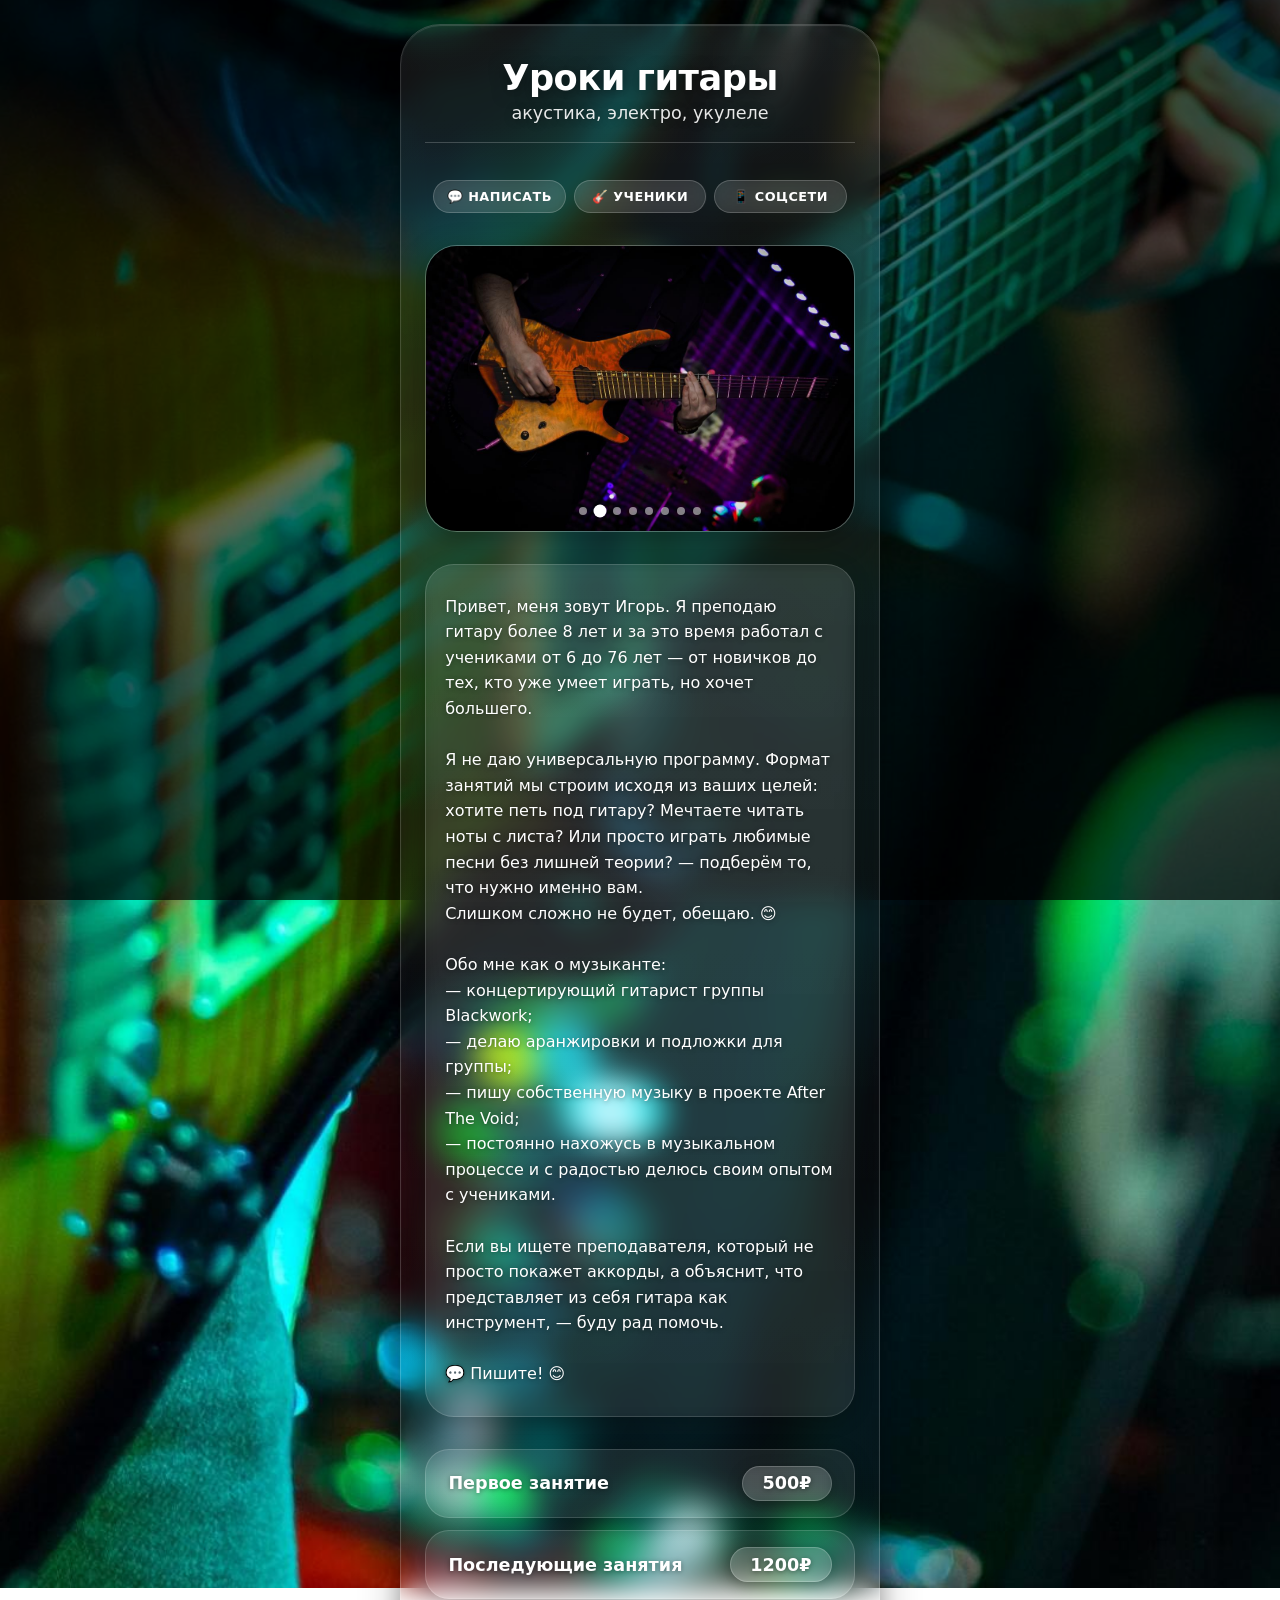
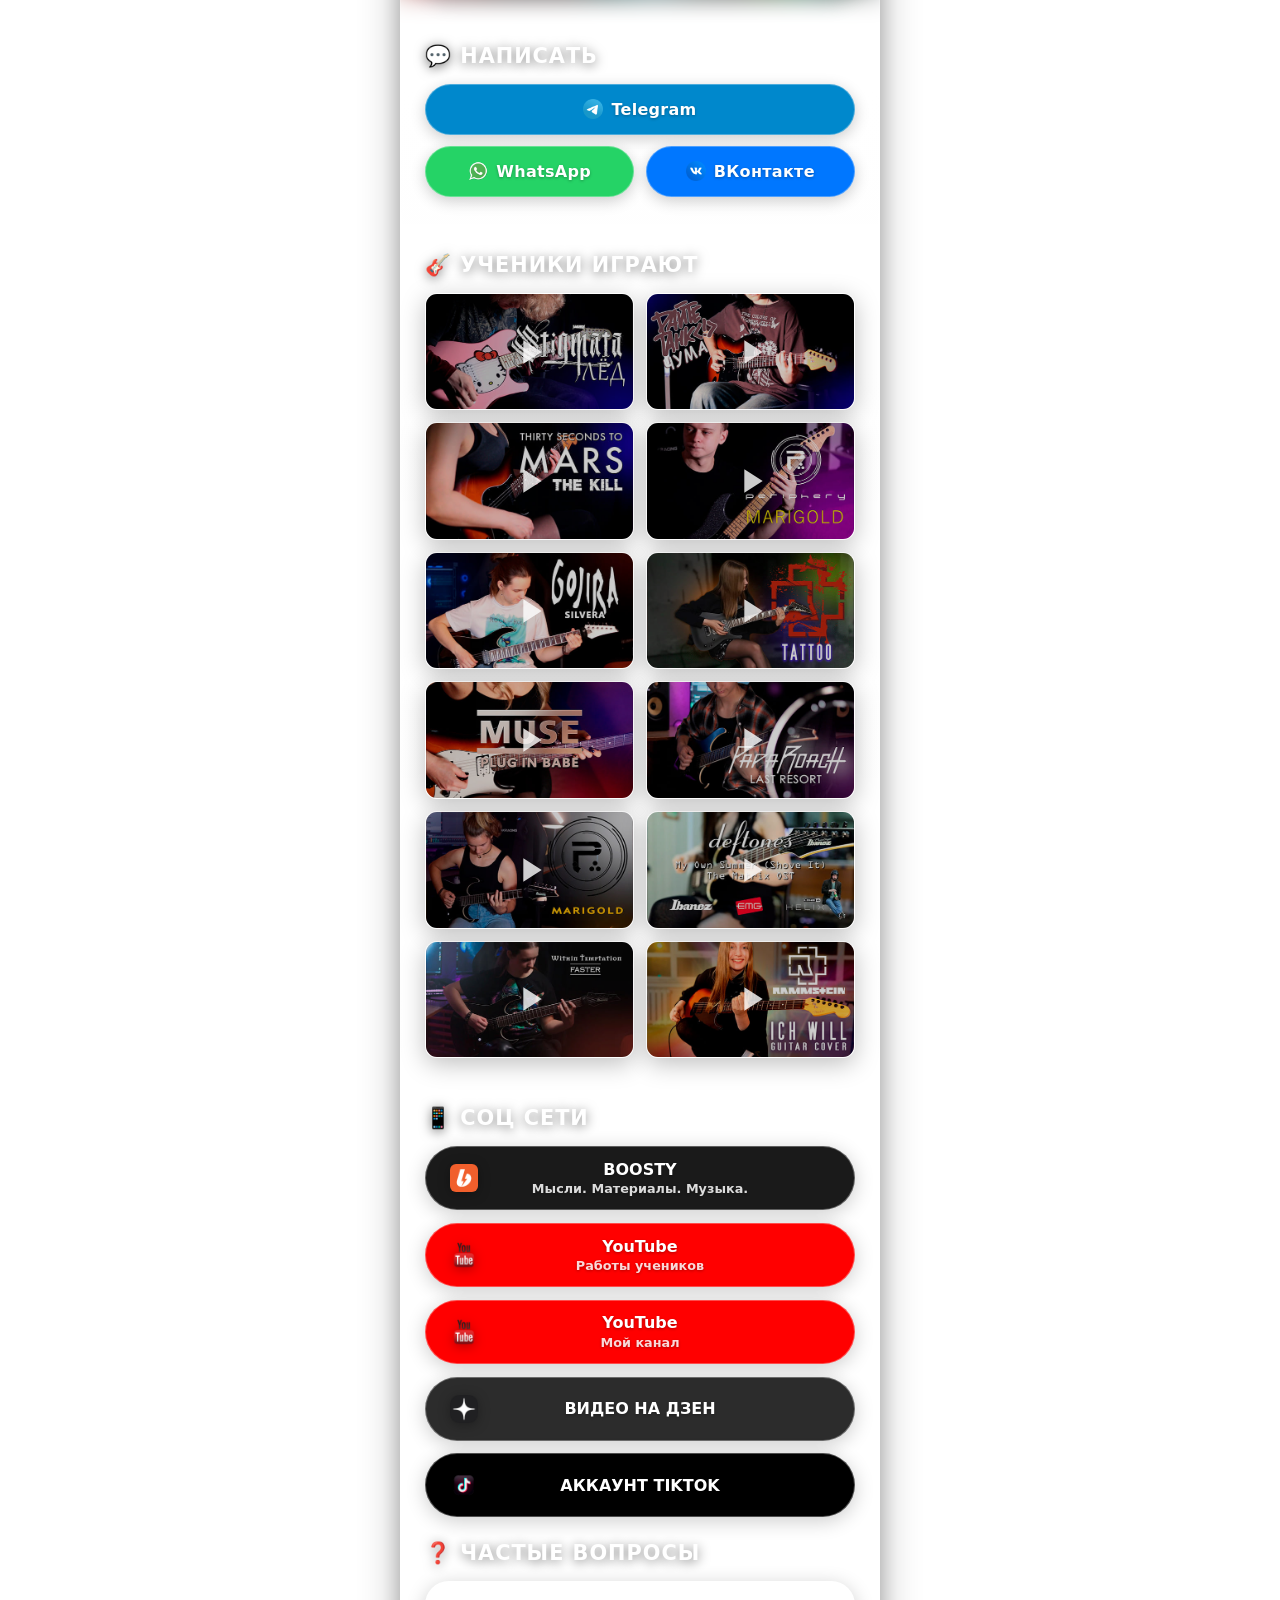
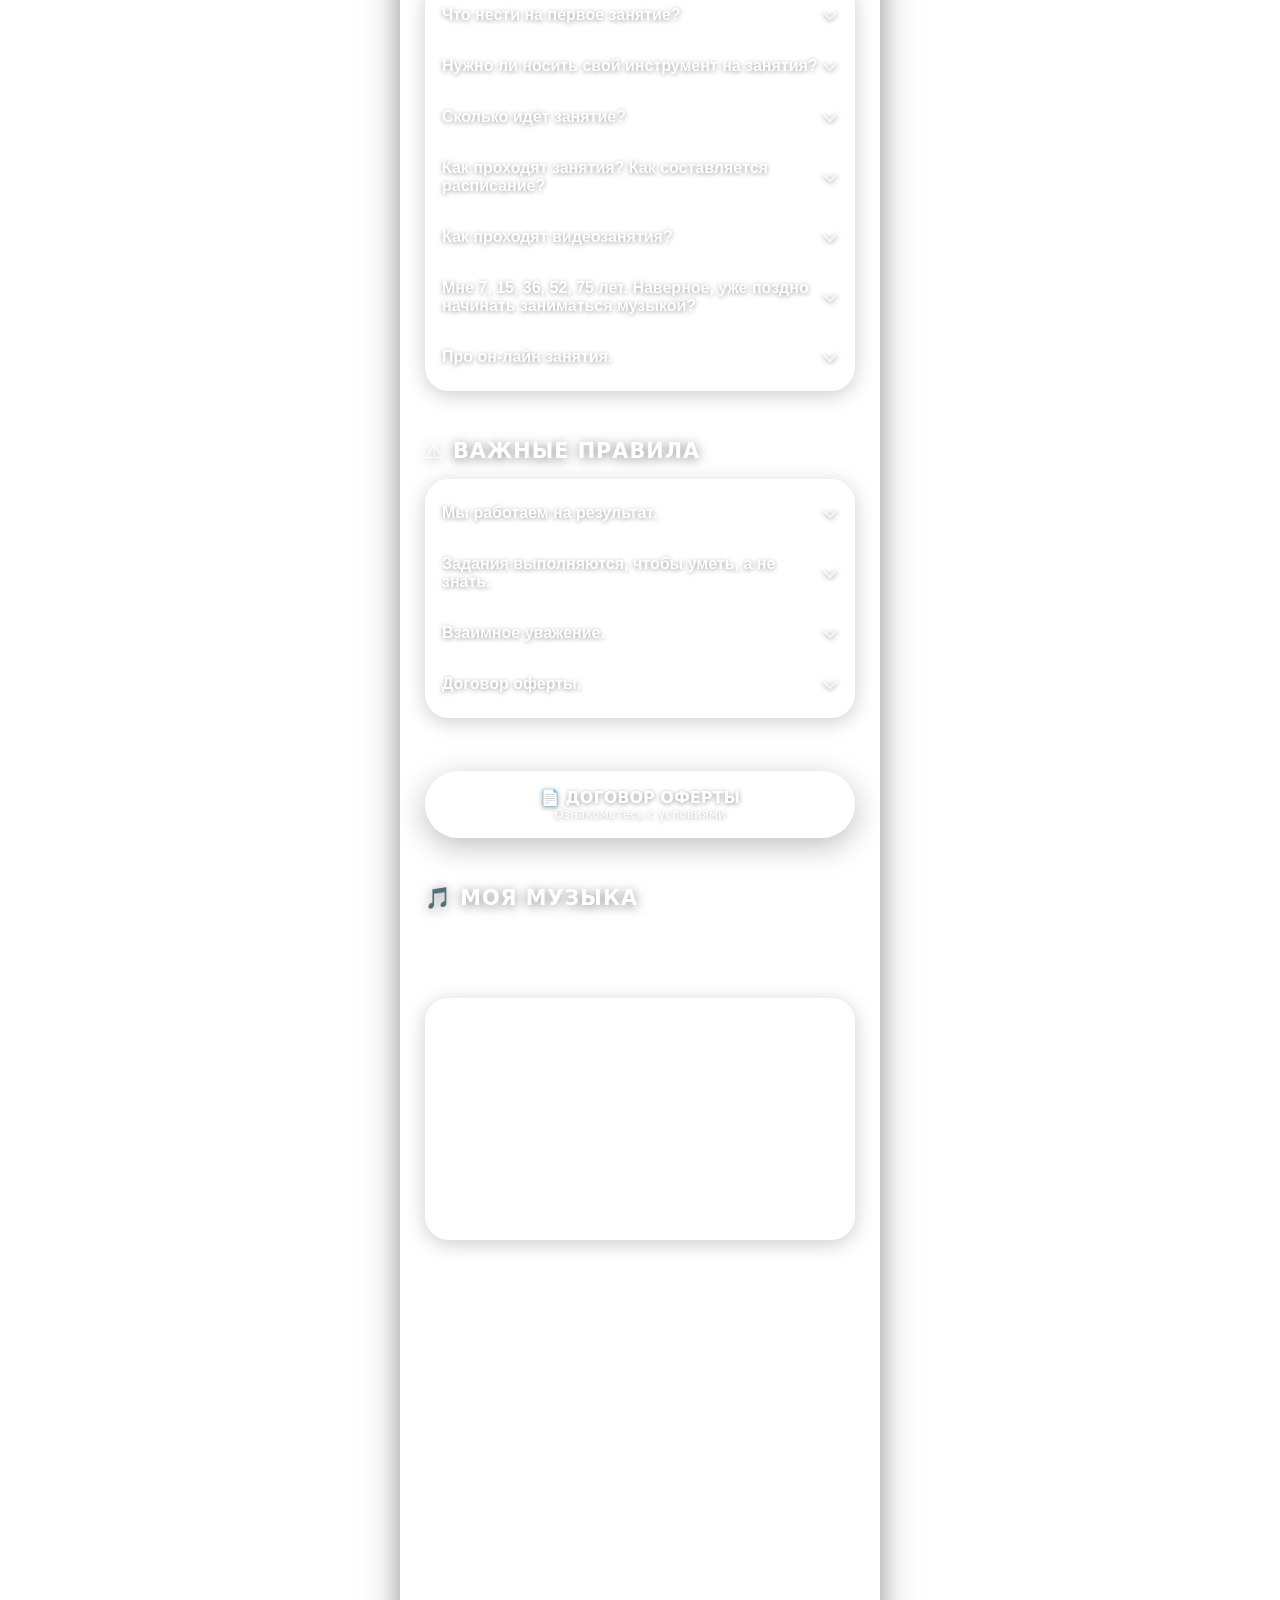
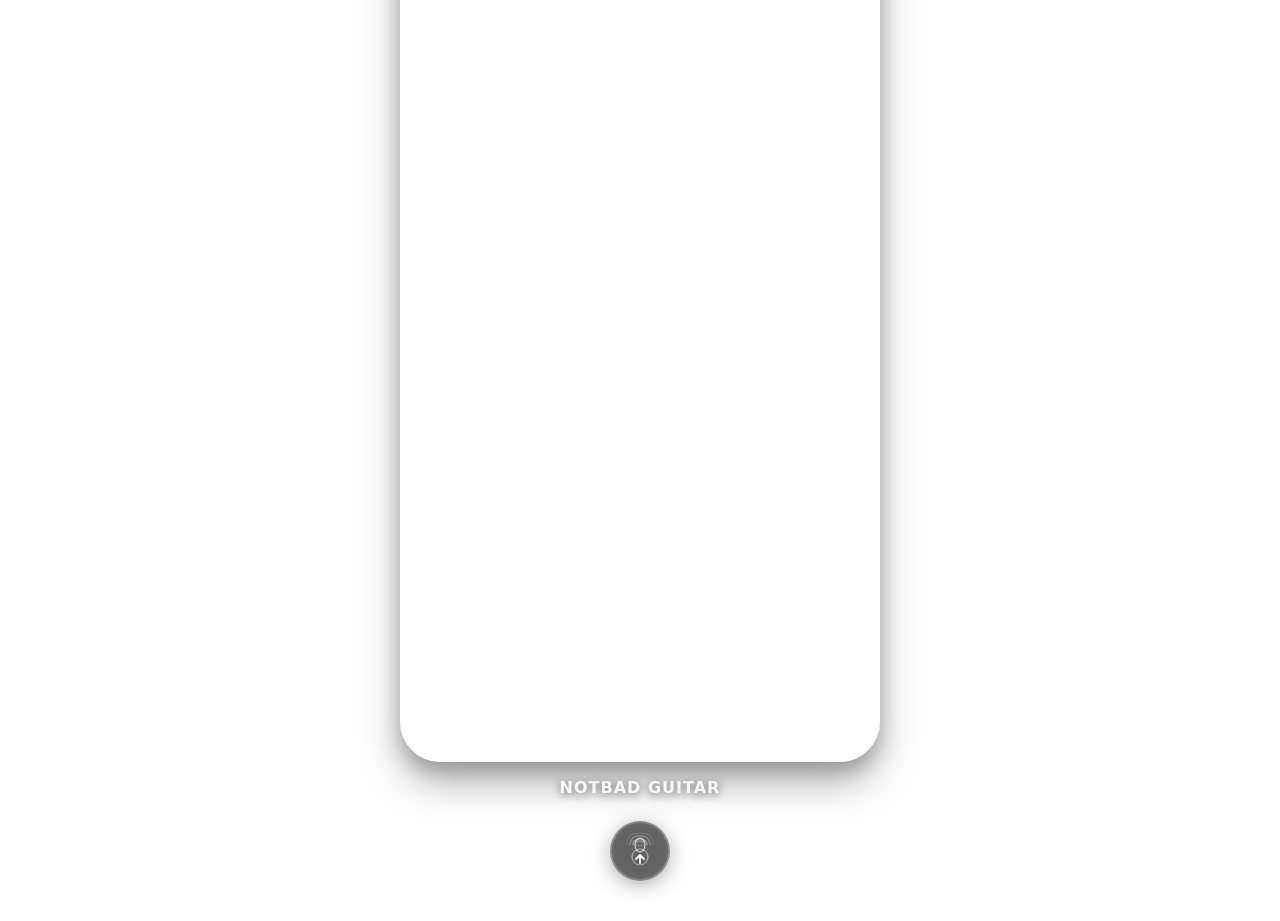
==== index.html @ 366edb6f "Update index.html" ====
<!DOCTYPE html>
<html lang="ru">
<head>
  <meta charset="UTF-8">
  <meta name="viewport" content="width=device-width, initial-scale=1.0, maximum-scale=1.0, user-scalable=yes, shrink-to-fit=no">
  <title>NOTBAD GUITAR · уроки гитары</title>
  <link rel="stylesheet" href="https://cdnjs.cloudflare.com/ajax/libs/font-awesome/6.5.1/css/all.min.css">
  <link rel="stylesheet" href="style.css">

  <!-- Изображение в соцсетях -->
  <meta property="og:image" content="https://music4all.ru/image/preview-social.jpg">
  <meta property="og:image:width" content="1200">
  <meta property="og:image:height" content="630">
  <meta property="og:image:type" content="image/jpeg">
  <meta name="twitter:card" content="summary_large_image">
  
<!-- Защитные мета-теги -->
<meta name="robots" content="noindex, nofollow, noarchive, nosnippet">
<meta name="referrer" content="no-referrer">
<meta http-equiv="X-Frame-Options" content="DENY">
  <!-- Favicon -->
<link rel="icon" type="image/png" href="/favicon-96x96.png" sizes="96x96" />
<link rel="icon" type="image/svg+xml" href="/favicon.svg" />
<link rel="shortcut icon" href="/favicon.ico" />
<link rel="apple-touch-icon" sizes="180x180" href="/apple-touch-icon.png" />
<meta name="apple-mobile-web-app-title" content="Music4all" />
<link rel="manifest" href="/site.webmanifest" />

</head>
<body>

  <!-- Экран загрузки -->
<div class="preloader" id="preloader">
  <div class="preloader-logo">NOTBAD GUITAR</div>
  <div class="preloader-subtitle">уроки гитары</div>
  <div class="preloader-line"></div>
  <div class="preloader-eq">
    <span></span><span></span><span></span><span></span><span></span>
  </div>
</div>
  
  <div class="taplink-card">
    <h1>Уроки гитары</h1>
    <div class="subtitle">акустика, электро, укулеле</div>

    <!-- 🔝 НАВИГАЦИОННЫЕ КНОПКИ-ЯКОРЯ -->
<div class="nav-sticky-wrapper">
  <div class="nav-buttons">
    <a href="#write" class="nav-btn">💬 Написать</a>
    <a href="#students" class="nav-btn">🎸 Ученики</a>
    <a href="#social" class="nav-btn">📱 Соцсети</a>
  </div>
</div>

    <!-- Галерея с точками внутри -->
    <div class="gallery-wrapper">
      <div class="gallery" id="galleryContainer">
        <img id="galleryImage" src="image/gallery/notbadguitar_gallery_1.jpg" alt="гитара фото">
        <div class="gallery-dots" id="galleryDots"></div>
      </div>
    </div>

    <!-- О себе -->
    <div class="about-text" id="aboutText">
Привет, меня зовут Игорь. Я преподаю гитару более 8 лет и за это время работал с учениками от 6 до 76 лет — от новичков до тех, кто уже умеет играть, но хочет большего.

Я не даю универсальную программу. Формат занятий мы строим исходя из ваших целей: хотите петь под гитару? Мечтаете читать ноты с листа? Или просто играть любимые песни без лишней теории? — подберём то, что нужно именно вам.
Слишком сложно не будет, обещаю. 😊

Обо мне как о музыканте:
— концертирующий гитарист группы Blackwork;
— делаю аранжировки и подложки для группы;
— пишу собственную музыку в проекте After The Void;
— постоянно нахожусь в музыкальном процессе и с радостью делюсь своим опытом с учениками.

Если вы ищете преподавателя, который не просто покажет аккорды, а объяснит, что представляет из себя гитара как инструмент, — буду рад помочь.

💬 Пишите! 😊
    </div>

    <!-- Стоимость -->
    <div class="prices-block">
      <div class="price-row">
        <span class="price-label">Первое занятие</span>
        <span class="price-value">500₽</span>
      </div>
      <div class="price-row">
        <span class="price-label">Последующие занятия</span>
        <span class="price-value">1200₽</span>
      </div>
    </div>

    <!-- НАПИСАТЬ -->
    <div class="section-title uppercase" id="write" style="margin-top:0;">💬 НАПИСАТЬ</div>
    <div class="messenger-grid" id="messengerGrid"></div>

    <!-- УЧЕНИКИ ИГРАЮТ -->
    <div class="section-title uppercase" id="students">🎸 УЧЕНИКИ ИГРАЮТ</div>
    
    <div class="video-grid">

        <!-- stigma zero -->
        <div class="video-item" data-video="https://dzen.ru/embed/oEEbHUaoOAAA?from_block=partner&from=zen&mute=0&autoplay=0&tv=0">
            <img src="image/previews/stigzero.jpg" alt="daitetank" class="video-preview">
                <div class="play-overlay">
                  <svg width="40" height="40" viewBox="0 0 24 24" fill="white" opacity="0.8">
                        <path d="M8 5v14l11-7z"/>
                  </svg>
                </div>
        </div>
      
        <!-- give me the tank -->
        <div class="video-item" data-video="https://dzen.ru/embed/oEEZdX3YOAAA?from_block=partner&from=zen&mute=0&autoplay=0&tv=0">
            <img src="image/previews/daitetank.jpg" alt="daitetank" class="video-preview">
                <div class="play-overlay">
                  <svg width="40" height="40" viewBox="0 0 24 24" fill="white" opacity="0.8">
                        <path d="M8 5v14l11-7z"/>
                  </svg>
                </div>
        </div>

        <!-- 30 sec to mars -->    
        <div class="video-item" data-video="https://dzen.ru/embed/oEEakjBgOAAA?from_block=partner&from=zen&mute=0&autoplay=0&tv=0">
            <img src="image/previews/30sec2marsTheKillpic.jpg" alt="30sec2marsTheKill" class="video-preview">
                <div class="play-overlay">
                  <svg width="40" height="40" viewBox="0 0 24 24" fill="white" opacity="0.8">
                        <path d="M8 5v14l11-7z"/>
                  </svg>
                </div>
        </div>
      
       <!-- Marigold Tab -->  
         <div class="video-item" data-video="https://dzen.ru/embed/oEEYRXo8MAAA?from_block=partner&from=zen&mute=0&autoplay=0&tv=0">
            <img src="image/previews/Marigold_you.jpg" alt="marigold" class="video-preview">
                <div class="play-overlay">
                  <svg width="40" height="40" viewBox="0 0 24 24" fill="white" opacity="0.8">
                        <path d="M8 5v14l11-7z"/>
                  </svg>
                </div>
        </div>

             <!-- Gojira Silv-->  
         <div class="video-item" data-video="https://dzen.ru/embed/v_ep-2ZGuZUM?from_block=partner&from=zen&mute=0&autoplay=0&tv=0">
            <img src="image/previews/gojisilvera.jpg" alt="gojisilvera" class="video-preview">
                <div class="play-overlay">
                  <svg width="40" height="40" viewBox="0 0 24 24" fill="white" opacity="0.8">
                        <path d="M8 5v14l11-7z"/>
                  </svg>
                </div>
        </div>

  
      <!-- Ram Tattoo-->  
      <div class="video-item" data-video="https://dzen.ru/embed/vDBC9aBiJkgM?from_block=partner&from=zen&mute=0&autoplay=0&tv=0">
            <img src="image/previews/ramtattoo.jpg" alt="ramtattoo" class="video-preview">
                <div class="play-overlay">
                  <svg width="40" height="40" viewBox="0 0 24 24" fill="white" opacity="0.8">
                        <path d="M8 5v14l11-7z"/>
                  </svg>
                </div>
        </div>


 
       <!-- Plug in Baby--> 
       <div class="video-item" data-video="https://dzen.ru/embed/vfvfKFtRMEBQ?from_block=partner&from=zen&mute=0&autoplay=0&tv=0">
            <img src="image/previews/muplugin.jpg" alt="pluginbaby" class="video-preview">
                <div class="play-overlay">
                  <svg width="40" height="40" viewBox="0 0 24 24" fill="white" opacity="0.8">
                        <path d="M8 5v14l11-7z"/>
                  </svg>
                </div>
        </div>

       <!-- Papa Last--> 
       <div class="video-item" data-video="https://dzen.ru/embed/v2VCfwzCd8A8?from_block=partner&from=zen&mute=0&autoplay=0&tv=0">
            <img src="image/previews/papalsat.jpg" alt="paparoach" class="video-preview">
                <div class="play-overlay">
                  <svg width="40" height="40" viewBox="0 0 24 24" fill="white" opacity="0.8">
                        <path d="M8 5v14l11-7z"/>
                  </svg>
                </div>
        </div>
      
     <!-- Marigold A -->       
      <div class="video-item" data-video="https://dzen.ru/embed/vQYg0ZnlLp2M?from_block=partner&from=zen&mute=0&autoplay=0&tv=0">
            <img src="image/previews/alinamari.jpg" alt="marigold" class="video-preview">
                <div class="play-overlay">
                  <svg width="40" height="40" viewBox="0 0 24 24" fill="white" opacity="0.8">
                        <path d="M8 5v14l11-7z"/>
                  </svg>
                </div>
        </div>
      


     <!-- Deftones --> 
      <div class="video-item" data-video="https://dzen.ru/embed/vTJekMYFp9mM?from_block=partner&from=zen&mute=0&autoplay=0&tv=0">
            <img src="image/previews/deft.jpg" alt="destones" class="video-preview">
                <div class="play-overlay">
                  <svg width="40" height="40" viewBox="0 0 24 24" fill="white" opacity="0.8">
                        <path d="M8 5v14l11-7z"/>
                  </svg>
                </div>
        </div>

      <!-- Faster--> 
      <div class="video-item" data-video="https://dzen.ru/embed/vKOu58lm-WVY?from_block=partner&from=zen&mute=0&autoplay=0&tv=0">
            <img src="image/previews/faster.jpg" alt="faster" class="video-preview">
                <div class="play-overlay">
                  <svg width="40" height="40" viewBox="0 0 24 24" fill="white" opacity="0.8">
                        <path d="M8 5v14l11-7z"/>
                  </svg>
                </div>
        </div>
      


      
        <!-- Ramm Ich -->    
      <div class="video-item" data-video="https://dzen.ru/embed/vGy5S3t11dGM?from_block=partner&from=zen&mute=0&autoplay=0&tv=0">
            <img src="image/previews/ramichw.jpg" alt="ichwill" class="video-preview">
                <div class="play-overlay">
                  <svg width="40" height="40" viewBox="0 0 24 24" fill="white" opacity="0.8">
                        <path d="M8 5v14l11-7z"/>
                  </svg>
                </div>
        </div>

      
      
    </div>

    <!-- СОЦ СЕТИ -->
    <div class="section-title uppercase" id="social">📱 СОЦ СЕТИ</div>
    <div id="socialLinks"></div>

    <!-- Частые вопросы -->
    <div class="section-title uppercase">❓ Частые вопросы</div>
    <div class="accordion" id="faqAccordion"></div>

    <!-- Важные правила -->
    <div class="section-title uppercase">⚠️ Важные правила</div>
    <div class="accordion" id="rulesAccordion"></div>

    <!-- Договор оферты -->
    <a class="offer-btn" id="offerButton" href="#" target="_blank">
      📄 ДОГОВОР ОФЕРТЫ
      <span class="offer-sub" id="offerSubtitle"></span>
    </a>

    <!-- МОЯ МУЗЫКА -->
    <div class="section-title uppercase">🎵 МОЯ МУЗЫКА</div>
    <div id="myMusicContainer"></div>
  </div>

<div class="footer-text">NOTBAD GUITAR</div>

<!-- Кнопка "Наверх" -->
<button class="scroll-to-top" id="scrollToTop" title="Наверх">
  <svg width="44" height="44" viewBox="0 0 44 44" fill="none" xmlns="http://www.w3.org/2000/svg">
    <!-- Отпечаток пальца -->
    <ellipse cx="22" cy="16" rx="5" ry="7" stroke="white" stroke-width="1.2" fill="none" opacity="0.7"/>
    <path d="M15 16C15 12 18 10 22 10C26 10 29 12 29 16" stroke="white" stroke-width="1.2" fill="none" opacity="0.5"/>
    <path d="M12 16C12 9 16.5 7 22 7C27.5 7 32 9 32 16" stroke="white" stroke-width="1.2" fill="none" opacity="0.3"/>
    <path d="M9 16C9 6 14.5 4 22 4C29.5 4 35 6 35 16" stroke="white" stroke-width="1" fill="none" opacity="0.15"/>
    <!-- Линии внутри отпечатка -->
    <path d="M19 13C19 12 20 11 22 11C24 11 25 12 25 13" stroke="white" stroke-width="0.8" fill="none" opacity="0.4"/>
    <path d="M18 15.5C18 13.5 20 12.5 22 12.5C24 12.5 26 13.5 26 15.5" stroke="white" stroke-width="0.8" fill="none" opacity="0.4"/>
    <path d="M19 18C19 17 20 16 22 16C24 16 25 17 25 18" stroke="white" stroke-width="0.8" fill="none" opacity="0.4"/>
    <!-- Стрелка вверх -->
    <circle cx="22" cy="28" r="8" stroke="white" stroke-width="1.2" fill="none" opacity="0.5"/>
    <path d="M22 34L22 26M22 26L18 30M22 26L26 30" stroke="white" stroke-width="1.8" stroke-linecap="round" stroke-linejoin="round"/>
  </svg>
</button>

  <script src="script.js"></script>
</body>
</html>
---- style.css ----
* {
  margin: 0;
  padding: 0;
  box-sizing: border-box;
}

body {
  font-family: 'Segoe UI', Roboto, 'Helvetica Neue', system-ui, sans-serif;
  display: flex;
  flex-direction: column;
  align-items: center;
  justify-content: flex-start;
  min-height: 100vh;
  padding: 1.5rem 1rem;
  margin: 0;
  background-image: url('image/background.jpg');
  background-size: cover;
  background-position: center;
  background-repeat: no-repeat;
  background-attachment: fixed;
  position: relative;
}

body::before {
  content: '';
  position: fixed;
  top: 0;
  left: 0;
  right: 0;
  bottom: 0;
  background: rgba(0, 0, 0, 0.55);
  z-index: 0;
  pointer-events: none;
}


/* ================================================ */
/* 🔥 ЭКРАН ЗАГРУЗКИ */
/* ================================================ */
.preloader {
  position: fixed;
  top: 0;
  left: 0;
  width: 100%;
  height: 100%;
  background: rgba(10, 10, 10, 0.95);
  backdrop-filter: blur(20px);
  -webkit-backdrop-filter: blur(20px);
  z-index: 9999;
  display: flex;
  flex-direction: column;
  align-items: center;
  justify-content: center;
  transition: opacity 0.6s ease, visibility 0.6s ease;
}

.preloader.hidden {
  opacity: 0;
  visibility: hidden;
  pointer-events: none;
}

.preloader-logo {
  color: white;
  font-size: 1.8rem;
  font-weight: 700;
  letter-spacing: 2px;
  margin-bottom: 2rem;
  animation: pulse 1.5s ease-in-out infinite;
}

.preloader-subtitle {
  color: rgba(255, 255, 255, 0.7);
  font-size: 1rem;
  letter-spacing: 1px;
  text-transform: uppercase;
  margin-top: -1.5rem;
  margin-bottom: 2rem;
  animation: pulse 1.5s ease-in-out infinite;
}

@keyframes pulse {
  0%, 100% { opacity: 0.4; }
  50% { opacity: 1; }
}

/* Светящаяся линия-струна */
.preloader-line {
  width: 200px;
  height: 2px;
  background: linear-gradient(90deg, transparent, white, transparent);
  margin-bottom: 1.5rem;
  animation: stringShine 1.2s ease-in-out infinite;
  box-shadow: 0 0 15px rgba(255, 255, 255, 0.6);
}

@keyframes stringShine {
  0% { transform: scaleX(0.3); opacity: 0.2; }
  50% { transform: scaleX(1); opacity: 1; }
  100% { transform: scaleX(0.3); opacity: 0.2; }
}

/* Мини-эквалайзер */
.preloader-eq {
  display: flex;
  gap: 5px;
  height: 30px;
  align-items: flex-end;
}

.preloader-eq span {
  width: 5px;
  background: white;
  border-radius: 3px;
  animation: eqBounce 0.8s infinite ease-in-out;
}

.preloader-eq span:nth-child(1) { height: 15px; animation-delay: 0s; }
.preloader-eq span:nth-child(2) { height: 25px; animation-delay: 0.1s; }
.preloader-eq span:nth-child(3) { height: 18px; animation-delay: 0.2s; }
.preloader-eq span:nth-child(4) { height: 28px; animation-delay: 0.3s; }
.preloader-eq span:nth-child(5) { height: 20px; animation-delay: 0.4s; }

/*Конец CSS жкрана загрузки*/

@keyframes eqBounce {
  0%, 100% { transform: scaleY(0.5); }
  50% { transform: scaleY(1); }
}

.taplink-card {
  max-width: 480px;
  width: 100%;
  background: transparent;
  backdrop-filter: blur(15px);
  -webkit-backdrop-filter: blur(15px);
  border-radius: 2.5rem;
  box-shadow: 0 20px 40px rgba(0, 0, 0, 0.3), 0 10px 20px rgba(0, 0, 0, 0.2), inset 0 1px 1px rgba(255, 255, 255, 0.15);
  padding: 2rem 1.5rem 2.5rem;
  display: flex;
  flex-direction: column;
  align-items: center;
  text-align: center;
  transition: all 0.2s ease;
  position: relative;
  z-index: 1;
  border: 1px solid rgba(255, 255, 255, 0.2);
}

.taplink-card::before {
  content: '';
  position: absolute;
  top: 0;
  left: 0;
  right: 0;
  height: 50%;
  background: linear-gradient(to bottom, rgba(255, 255, 255, 0.08) 0%, rgba(255, 255, 255, 0.02) 50%, rgba(255, 255, 255, 0) 100%);
  border-radius: 2.5rem 2.5rem 0 0;
  pointer-events: none;
  z-index: -1;
}

h1 {
  font-size: 2.2rem;
  font-weight: 700;
  letter-spacing: -0.5px;
  color: #ffffff;
  margin-bottom: 0.25rem;
  line-height: 1.2;
  text-shadow: 0 2px 15px rgba(0, 0, 0, 0.5);
}

.subtitle {
  font-size: 1.1rem;
  font-weight: 500;
  color: rgba(255, 255, 255, 0.9);
  margin-bottom: 1.8rem;
  border-bottom: 1px solid rgba(255, 255, 255, 0.2);
  padding-bottom: 1.2rem;
  width: 100%;
  text-shadow: 0 1px 8px rgba(0, 0, 0, 0.4);
}

/* ================================================ */
/* 🔝 НАВИГАЦИОННЫЕ КНОПКИ-ЯКОРЯ */
/* ================================================ */
.nav-sticky-wrapper {
  position: sticky;
  top: 10px;
  z-index: 100;
  width: 100%;
  max-width: 480px;
  margin-bottom: 1.5rem;
}

.nav-buttons {
  display: flex;
  gap: 0.5rem;
  width: 100%;
  background: transparent;
  padding: 0.5rem;
  border-radius: 2rem;
  transition: background 0.3s ease, backdrop-filter 0.3s ease;
}

.nav-buttons.scrolled {
  background: rgba(0, 0, 0, 0.5);
  backdrop-filter: blur(10px);
  -webkit-backdrop-filter: blur(10px);
  border: 1px solid rgba(255, 255, 255, 0.15);
  box-shadow: 0 4px 20px rgba(0, 0, 0, 0.3);
}

.nav-btn {
  flex: 1;
  padding: 0.5rem 0.3rem;
  border-radius: 2rem;
  background: rgba(255, 255, 255, 0.1);
  backdrop-filter: blur(10px);
  -webkit-backdrop-filter: blur(10px);
  color: white;
  text-decoration: none;
  font-weight: 600;
  font-size: 0.8rem;
  text-align: center;
  transition: 0.2s;
  border: 1px solid rgba(255, 255, 255, 0.2);
  text-transform: uppercase;
  letter-spacing: 0.5px;
  cursor: pointer;
}

.nav-btn:hover {
  background: rgba(255, 255, 255, 0.2);
  transform: translateY(-1px);
}



/* Галерея с точками внутри */
.gallery-wrapper {
  width: 100%;
  margin-bottom: 2rem;
  position: relative;
}

.gallery {
  width: 100%;
  border-radius: 2rem;
  overflow: hidden;
  background: rgba(255, 255, 255, 0.1);
  backdrop-filter: blur(5px);
  -webkit-backdrop-filter: blur(5px);
  aspect-ratio: 3 / 2;
  position: relative;
  box-shadow: 0 8px 30px rgba(0, 0, 0, 0.3);
  border: 1px solid rgba(255, 255, 255, 0.15);
}

.gallery img {
  width: 100%;
  height: 100%;
  object-fit: cover;
  display: block;
  transition: opacity 0.4s ease;
}

/* Точки навигации - просто точки без фона */
.gallery-dots {
  position: absolute;
  bottom: 15px;
  left: 50%;
  transform: translateX(-50%);
  display: flex;
  justify-content: center;
  align-items: center;
  gap: 0.5rem;
  z-index: 5;
}

.gallery-dot {
  width: 8px;
  height: 8px;
  border-radius: 50%;
  background-color: rgba(255, 255, 255, 0.5);
  transition: background-color 0.3s ease, transform 0.2s ease;
  cursor: pointer;
  border: none;
  padding: 0;
}

.gallery-dot.active {
  background-color: #ffffff;
  transform: scale(1.3);
  width: 10px;
  height: 10px;
}

.about-text {
  width: 100%;
  background: rgba(255, 255, 255, 0.08);
  backdrop-filter: blur(8px);
  -webkit-backdrop-filter: blur(8px);
  border-radius: 1.8rem;
  padding: 0.2rem 1.2rem;
  margin-bottom: 2rem;
  font-size: 1rem;
  line-height: 1.6;
  color: #ffffff;
  white-space: pre-wrap;
  word-break: break-word;
  text-align: left;
  border: 1px solid rgba(255, 255, 255, 0.15);
  text-shadow: 0 1px 5px rgba(0, 0, 0, 0.4);
  box-shadow: 0 4px 20px rgba(0, 0, 0, 0.2);
}

.price-row {
  display: flex;
  justify-content: space-between;
  align-items: center;
  width: 100%;
  background: rgba(255, 255, 255, 0.08);
  backdrop-filter: blur(8px);
  -webkit-backdrop-filter: blur(8px);
  border-radius: 1.5rem;
  padding: 1rem 1.4rem;
  margin-bottom: 0.8rem;
  font-weight: 600;
  font-size: 1.1rem;
  box-shadow: 0 4px 20px rgba(0, 0, 0, 0.2);
  border: 1px solid rgba(255, 255, 255, 0.15);
}

.price-label {
  color: #ffffff;
  text-align: left;
  text-shadow: 0 1px 5px rgba(0, 0, 0, 0.4);
}

.price-value {
  background: rgba(255, 255, 255, 0.15);
  backdrop-filter: blur(5px);
  -webkit-backdrop-filter: blur(5px);
  color: white;
  padding: 0.4rem 1.2rem;
  border-radius: 2rem;
  font-weight: 600;
  font-size: 1.1rem;
  box-shadow: 0 4px 15px rgba(0, 0, 0, 0.3);
  border: 1px solid rgba(255, 255, 255, 0.2);
  text-shadow: 0 1px 5px rgba(0, 0, 0, 0.4);
}

.prices-block {
  width: 100%;
  margin-bottom: 2rem;
}

.messenger-grid {
  width: 100%;
  display: flex;
  flex-direction: column;
  gap: 0.7rem;
  margin-bottom: 2rem;
}

.messenger-row {
  display: flex;
  gap: 0.7rem;
  width: 100%;
}

.btn {
  display: flex;
  align-items: center;
  justify-content: center;
  gap: 0.5rem;
  padding: 0.9rem 0.5rem;
  border-radius: 2.5rem;
  font-weight: 600;
  font-size: 1rem;
  text-decoration: none;
  transition: 0.3s;
  flex: 1;
  cursor: pointer;
  letter-spacing: 0.3px;
  text-shadow: 0 1px 3px rgba(0, 0, 0, 0.3);
  border: 1px solid rgba(255, 255, 255, 0.3);
  box-shadow: 0 4px 15px rgba(0, 0, 0, 0.2);
  color: white;
}

/* Стиль для PNG иконок в кнопках мессенджеров - оригинальные цвета */
.btn .btn-icon {
  width: 20px;
  height: 20px;
  object-fit: contain;
  flex-shrink: 0;
}

.btn:hover {
  transform: translateY(-2px);
  box-shadow: 0 8px 25px rgba(0, 0, 0, 0.3);
  filter: brightness(1.1);
}

/* Цвета мессенджеров */
.btn-telegram { background: #0088cc; }
.btn-whatsapp { background: #25D366; }
.btn-signal { background: #3A76F0; }
.btn-discord { background: #5865F2; }
.btn-viber { background: #7360F2; }
.btn-vk { background: #0077FF; }

/* Сетка для видео учеников */
.video-grid {
  display: grid;
  grid-template-columns: repeat(2, 1fr);
  gap: 12px;
  width: 100%;
  margin-bottom: 1.5rem;
}

.video-item {
  aspect-ratio: 16 / 9;
  border-radius: 12px;
  overflow: hidden;
  background: rgba(255, 255, 255, 0.08);
  backdrop-filter: blur(8px);
  -webkit-backdrop-filter: blur(8px);
  box-shadow: 0 6px 25px rgba(0, 0, 0, 0.25);
  border: 1px solid rgba(255, 255, 255, 0.15);
  position: relative;
  cursor: pointer;
  transition: transform 0.2s ease;
}

.video-item:hover {
  transform: scale(1.02);
}

.video-preview {
  width: 100%;
  height: 100%;
  object-fit: cover;
  display: block;
}

.play-overlay {
  position: absolute;
  top: 0;
  left: 0;
  right: 0;
  bottom: 0;
  display: flex;
  align-items: center;
  justify-content: center;
  background: rgba(0, 0, 0, 0.2);
  transition: background 0.2s ease;
}

.video-item:hover .play-overlay {
  background: rgba(0, 0, 0, 0.4);
}

.video-item iframe {
  width: 100%;
  height: 100%;
  border: 0;
  position: absolute;
  top: 0;
  left: 0;
}

.section-title {
  font-weight: 700;
  font-size: 1.3rem;
  margin: 1.5rem 0 1rem;
  color: #ffffff;
  width: 100%;
  text-align: left;
  letter-spacing: -0.2px;
  text-shadow: 0 2px 12px rgba(0, 0, 0, 0.5);
}

.uppercase {
  text-transform: uppercase;
  letter-spacing: 1px;
}

/* Контейнер для соцсетей */
#socialLinks {
  width: 100%;
  display: flex;
  flex-direction: column;
  align-items: stretch;
  gap: 0.8rem;
}

/* Соцсети - все кнопки одинаковой высоты */
.social-full-btn {
  display: flex;
  align-items: center;
  justify-content: center;
  gap: 0.8rem;
  border-radius: 3rem;
  padding: 0.9rem 1.5rem;
  width: 100%;
  min-height: 64px;
  height: 64px;
  text-decoration: none;
  color: #ffffff;
  font-weight: 600;
  transition: 0.3s;
  border: 1px solid rgba(255, 255, 255, 0.3);
  box-shadow: 0 4px 20px rgba(0, 0, 0, 0.2);
  text-shadow: 0 1px 3px rgba(0, 0, 0, 0.3);
  position: relative;
  margin-bottom: 0;
  overflow: hidden;
}



/* ✨ Анимированный блик для кнопки BOOSTY */
.social-boost::after {
  content: '';
  position: absolute;
  top: -50%;
  left: -50%;
  width: 200%;
  height: 200%;
  background: linear-gradient(
    45deg,
    transparent 30%,
    rgba(255, 255, 255, 0.1) 40%,
    rgba(255, 255, 255, 0.3) 50%,
    rgba(255, 255, 255, 0.1) 60%,
    transparent 70%
  );
  animation: shine 3s infinite;
  pointer-events: none;
}

@keyframes shine {
  0% {
    transform: translateX(-100%) rotate(45deg);
  }
  100% {
    transform: translateX(100%) rotate(45deg);
  }
}

/* Стиль для PNG иконок в кнопках соцсетей - оригинальные цвета */
.social-full-btn .btn-icon {
  width: 28px;
  height: 28px;
  object-fit: contain;
  border-radius: 6px;
  filter: drop-shadow(0 2px 6px rgba(0,0,0,0.3));
  position: absolute;
  left: 1.5rem;
  flex-shrink: 0;
  z-index: 2;
}

.social-full-btn .social-text {
  position: relative;
  z-index: 2;
}

.social-full-btn:hover {
  transform: translateY(-2px);
  box-shadow: 0 8px 30px rgba(0, 0, 0, 0.3);
  filter: brightness(1.1);
}

.social-text {
  display: flex;
  flex-direction: column;
  align-items: center;
  justify-content: center;
  line-height: 1.3;
  text-align: center;
  width: 100%;
  min-height: 40px;
  justify-content: center;
}

.social-title {
  font-weight: 700;
  font-size: 1rem;
  line-height: 1.2;
}

.social-desc {
  font-size: 0.8rem;
  color: rgba(255, 255, 255, 0.85);
  line-height: 1.2;
  margin-top: 2px;
}

/* Цвета соцсетей */
.social-boost { background: #1a1a1a; }
.social-instagram { background: linear-gradient(45deg, #f09433, #e6683c, #dc2743, #cc2366, #bc1888); }
.social-youtube { background: #FF0000; }
.social-dzen { background: #2C2C2C; }
.social-tiktok { background: #000000; }

.accordion {
  width: 100%;
  margin-bottom: 1.5rem;
  background: rgba(255, 255, 255, 0.06);
  backdrop-filter: blur(10px);
  -webkit-backdrop-filter: blur(10px);
  border-radius: 1.5rem;
  padding: 0.5rem;
  border: 1px solid rgba(255, 255, 255, 0.12);
  box-shadow: 0 4px 20px rgba(0, 0, 0, 0.2);
}

.accordion-item {
  border-bottom: 1px solid rgba(255, 255, 255, 0.1);
}

.accordion-item:last-child {
  border-bottom: none;
}

.accordion-header {
  width: 100%;
  background: transparent;
  border: none;
  font-weight: 700;
  font-size: 1rem;
  padding: 1rem 0.5rem;
  text-align: left;
  display: flex;
  justify-content: space-between;
  align-items: center;
  cursor: pointer;
  color: #ffffff;
  text-shadow: 0 1px 5px rgba(0, 0, 0, 0.4);
  transition: 0.2s;
}

.accordion-header:hover {
  color: #f0f0f0;
}

.accordion-header i {
  color: rgba(255, 255, 255, 0.7);
  transition: transform 0.3s ease;
}

.accordion-content {
  max-height: 0;
  overflow: hidden;
  transition: max-height 0.35s ease, padding 0.3s ease;
  padding: 0 0.5rem;
  color: #ffffff;
  font-size: 0.95rem;
  line-height: 1.5;
  background: rgba(255, 255, 255, 0.05);
  border-radius: 1rem;
  margin-bottom: 0.2rem;
  text-shadow: 0 1px 4px rgba(0, 0, 0, 0.3);
  white-space: pre-wrap;
  text-align: left;
}

.accordion-content.open {
  max-height: 800px;
  padding: 0.8rem 0.8rem;
}

.offer-btn {
  background: rgba(255, 255, 255, 0.15);
  backdrop-filter: blur(10px);
  -webkit-backdrop-filter: blur(10px);
  color: white;
  width: 100%;
  border-radius: 3rem;
  padding: 1rem;
  font-weight: 700;
  display: flex;
  flex-direction: column;
  align-items: center;
  text-decoration: none;
  margin: 1.8rem 0 1.5rem;
  box-shadow: 0 8px 30px rgba(0, 0, 0, 0.25);
  transition: 0.3s;
  border: 1px solid rgba(255, 255, 255, 0.3);
  text-shadow: 0 1px 5px rgba(0, 0, 0, 0.4);
}

.offer-btn:hover {
  background: rgba(255, 255, 255, 0.25);
  transform: translateY(-2px);
  box-shadow: 0 12px 35px rgba(0, 0, 0, 0.35);
}

.offer-sub {
  font-size: 0.75rem;
  font-weight: 400;
  opacity: 0.9;
}

#myMusicContainer {
  width: 100%;
  display: flex;
  flex-direction: column;
  gap: 1rem;
}

.media-embed {
  width: 100%;
  aspect-ratio: 16 / 9;
  border-radius: 1.5rem;
  overflow: hidden;
  margin-bottom: 1.5rem;
  background: rgba(255, 255, 255, 0.08);
  backdrop-filter: blur(10px);
  -webkit-backdrop-filter: blur(10px);
  box-shadow: 0 4px 20px rgba(0, 0, 0, 0.2);
  border: 1px solid rgba(255, 255, 255, 0.15);
}

.media-embed iframe {
  width: 100%;
  height: 100%;
  border: 0;
}

iframe {
  width: 100%;
}

.audio-wrapper {
  width: 100%;
  margin-bottom: 1.2rem;
}

.footer-text {
  margin-top: 1rem;
  color: rgba(255, 255, 255, 0.9);
  font-size: 1rem;
  font-weight: 600;
  text-shadow: 0 2px 10px rgba(0, 0, 0, 0.6);
  position: relative;
  z-index: 1;
  letter-spacing: 1px;
}

@media (max-width: 400px) {
  body {
    padding: 1rem 0.8rem;
  }
  .taplink-card {
    padding: 1.8rem 1rem;
    border-radius: 2rem;
    backdrop-filter: blur(12px);
    -webkit-backdrop-filter: blur(12px);
  }
  .btn {
    font-size: 0.9rem;
    padding: 0.8rem 0.3rem;
  }
  .social-full-btn {
    padding: 0.8rem 1rem;
    height: 60px;
    min-height: 60px;
  }
  .social-full-btn .btn-icon {
    left: 1rem;
    width: 24px;
    height: 24px;
  }
  .social-title {
    font-size: 0.9rem;
  }
  .social-desc {
    font-size: 0.7rem;
  }
  .video-grid {
    gap: 8px;
  }
  .gallery-dots {
    bottom: 10px;
    gap: 0.4rem;
  }
  .nav-btn {
    font-size: 0.7rem;
    padding: 0.4rem 0.2rem;
  }
}

/* ================================================ */
/* 🔥 РОК-АНИМАЦИИ ДЛЯ NOTBAD GUITAR */
/* ================================================ */

/* --- 1. Плавающие частицы (искры) на фоне --- */
/* ================================================ */
/* 🔦 СКОЛЬЗЯЩИЕ ЛУЧИ ПРОЖЕКТОРОВ */
/* ================================================ */
.light-beams-container {
  position: fixed;
  top: 0;
  left: 0;
  width: 100%;
  height: 100%;
  pointer-events: none;
  z-index: 0;
  overflow: hidden;
}

.light-beam {
  position: absolute;
  width: 4px;
  height: 130%;
  background: linear-gradient(180deg, 
    rgba(255, 255, 255, 0) 0%, 
    rgba(255, 255, 255, 0.05) 15%,
    rgba(255, 255, 255, 0.35) 40%, 
    rgba(255, 255, 255, 0.5) 50%, 
    rgba(255, 255, 255, 0.35) 60%,
    rgba(255, 255, 255, 0.05) 85%,
    rgba(255, 255, 255, 0) 100%);
  filter: blur(8px);
  box-shadow: 
    0 0 20px rgba(255, 255, 255, 0.2),
    0 0 40px rgba(255, 255, 255, 0.1),
    0 0 80px rgba(255, 255, 255, 0.05);
  animation: sweepBeam 8s infinite linear;
  opacity: 0;
  transform-origin: top center;
  border-radius: 50%;
}

.light-beam:nth-child(1) { left: 5%; animation-delay: 0s; animation-duration: 9s; }
.light-beam:nth-child(2) { left: 20%; animation-delay: 2s; animation-duration: 11s; }
.light-beam:nth-child(3) { left: 35%; animation-delay: 4s; animation-duration: 8s; }
.light-beam:nth-child(4) { left: 50%; animation-delay: 1s; animation-duration: 10s; }
.light-beam:nth-child(5) { left: 65%; animation-delay: 3s; animation-duration: 12s; }
.light-beam:nth-child(6) { left: 80%; animation-delay: 5s; animation-duration: 7s; }
.light-beam:nth-child(7) { left: 90%; animation-delay: 6s; animation-duration: 9s; }

@keyframes sweepBeam {
  0% { 
    transform: rotate(-10deg) translateX(-150px);
    opacity: 0;
  }
  15% {
    opacity: 0.7;
  }
  35% {
    opacity: 0.4;
  }
  55% {
    opacity: 0.9;
  }
  75% {
    opacity: 0.3;
  }
  90% {
    opacity: 0.6;
  }
  100% { 
    transform: rotate(10deg) translateX(150px);
    opacity: 0;
  }
}

/* --- 2. Агрессивное появление блоков (Blur + вспышка) --- */
.fade-up {
  opacity: 0;
  filter: blur(15px);
  transform: translateY(40px) scale(0.95);
  transition: opacity 0.8s cubic-bezier(0.25, 0.46, 0.45, 0.94), 
              transform 0.8s cubic-bezier(0.25, 0.46, 0.45, 0.94), 
              filter 0.8s cubic-bezier(0.25, 0.46, 0.45, 0.94);
}

.fade-up.visible {
  opacity: 1;
  filter: blur(0);
  transform: translateY(0) scale(1);
}

/* --- 3. Глитч-эффект при наведении на кнопки --- */
.btn, .social-full-btn, .nav-btn {
  position: relative;
  overflow: hidden;
}

.btn::after, .social-full-btn::after, .nav-btn::after {
  content: '';
  position: absolute;
  top: -50%;
  left: -50%;
  width: 200%;
  height: 200%;
  background: linear-gradient(
    45deg,
    transparent 30%,
    rgba(255, 255, 255, 0.1) 40%,
    rgba(255, 255, 255, 0.3) 50%,
    rgba(255, 255, 255, 0.1) 60%,
    transparent 70%
  );
  transform: translateX(-100%) rotate(45deg);
  transition: 0.5s;
}

.btn:hover::after, .social-full-btn:hover::after, .nav-btn:hover::after {
  transform: translateX(100%) rotate(45deg);
}

/* Небольшое дрожание при наведении */
.btn:hover, .social-full-btn:hover {
  animation: shake 0.3s ease-in-out;
}

@keyframes shake {
  0%, 100% { transform: translateY(-2px) rotate(0deg); }
  25% { transform: translateY(-2px) rotate(0.5deg); }
  75% { transform: translateY(-2px) rotate(-0.5deg); }
}

/* --- 4. Анимированный эквалайзер (под музыкой) --- */
.equalizer {
  display: flex;
  align-items: flex-end;
  gap: 3px;
  height: 40px;
  margin: 0.5rem 0;
  justify-content: center;
}

.equalizer-bar {
  width: 4px;
  background: #ffffff;
  border-radius: 2px;
  animation: equalize 1.2s infinite ease-in-out;
}

.equalizer-bar:nth-child(1) { height: 15px; animation-delay: 0s; }
.equalizer-bar:nth-child(2) { height: 30px; animation-delay: 0.1s; }
.equalizer-bar:nth-child(3) { height: 20px; animation-delay: 0.2s; }
.equalizer-bar:nth-child(4) { height: 35px; animation-delay: 0.3s; }
.equalizer-bar:nth-child(5) { height: 25px; animation-delay: 0.4s; }
.equalizer-bar:nth-child(6) { height: 15px; animation-delay: 0.5s; }
.equalizer-bar:nth-child(7) { height: 28px; animation-delay: 0.6s; }
.equalizer-bar:nth-child(8) { height: 10px; animation-delay: 0.7s; }

@keyframes equalize {
  0%, 100% { transform: scaleY(1); }
  50% { transform: scaleY(0.4); }
}

/* --- 5. Параллакс-затемнение фона при скролле --- */
body::after {
  content: '';
  position: fixed;
  top: 0;
  left: 0;
  width: 100%;
  height: 100%;
  background: radial-gradient(ellipse at center, transparent 30%, rgba(0,0,0,0.4) 100%);
  pointer-events: none;
  z-index: 0;
}

/* --- 6. Анимированные заголовки --- */
.section-title {
  position: relative;
  transition: transform 0.3s ease, text-shadow 0.3s ease;
}

.section-title.visible {
  animation: titleReveal 0.6s ease-out;
}

@keyframes titleReveal {
  0% { letter-spacing: -2px; opacity: 0; }
  100% { letter-spacing: -0.2px; opacity: 1; }
}


/* ================================================ */
/* 🔝 КНОПКА "НАВЕРХ" С ОТПЕЧАТКОМ ПАЛЬЦА */
/* ================================================ */
.scroll-to-top {
  display: block;
  width: 60px;
  height: 60px;
  border-radius: 50%;
  background: rgba(30, 30, 30, 0.7);
  backdrop-filter: blur(15px);
  -webkit-backdrop-filter: blur(15px);
  border: 2px solid rgba(255, 255, 255, 0.25);
  color: white;
  cursor: pointer;
  transition: all 0.3s ease;
  margin: 1.5rem auto 1rem;
  padding: 0;
  box-shadow: 
    0 4px 20px rgba(0, 0, 0, 0.3),
    inset 0 0 20px rgba(255, 255, 255, 0.05);
  -webkit-tap-highlight-color: transparent;
  outline: none;
}

.scroll-to-top svg {
  display: block;
  margin: 0 auto;
}

.scroll-to-top:hover {
  background: rgba(50, 50, 50, 0.8);
  border-color: rgba(255, 255, 255, 0.4);
  box-shadow: 
    0 6px 25px rgba(0, 0, 0, 0.4),
    0 0 30px rgba(255, 255, 255, 0.1),
    inset 0 0 20px rgba(255, 255, 255, 0.08);
}

.scroll-to-top:active {
  transform: scale(0.95);
  background: rgba(40, 40, 40, 0.9);
}

/* Для мобильных */
@media (max-width: 400px) {
  .scroll-to-top {
    width: 55px;
    height: 55px;
  }
}
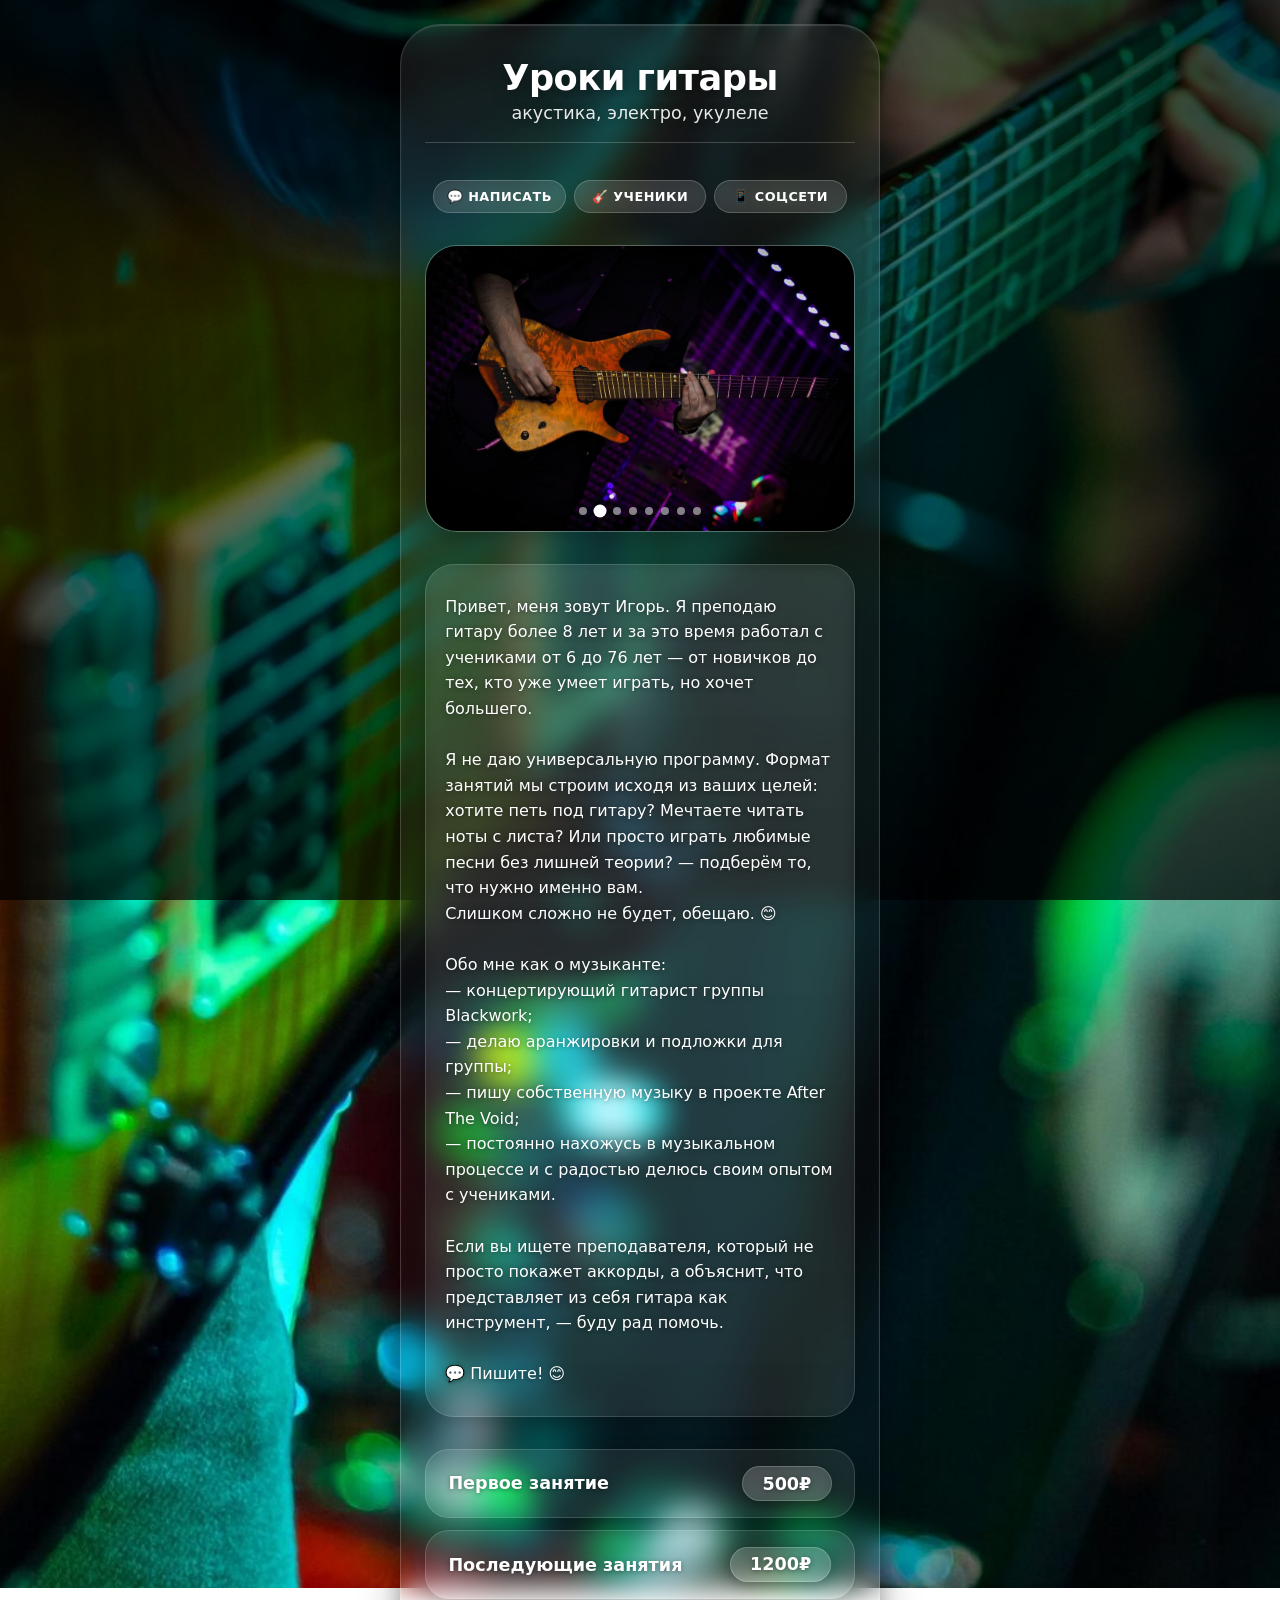
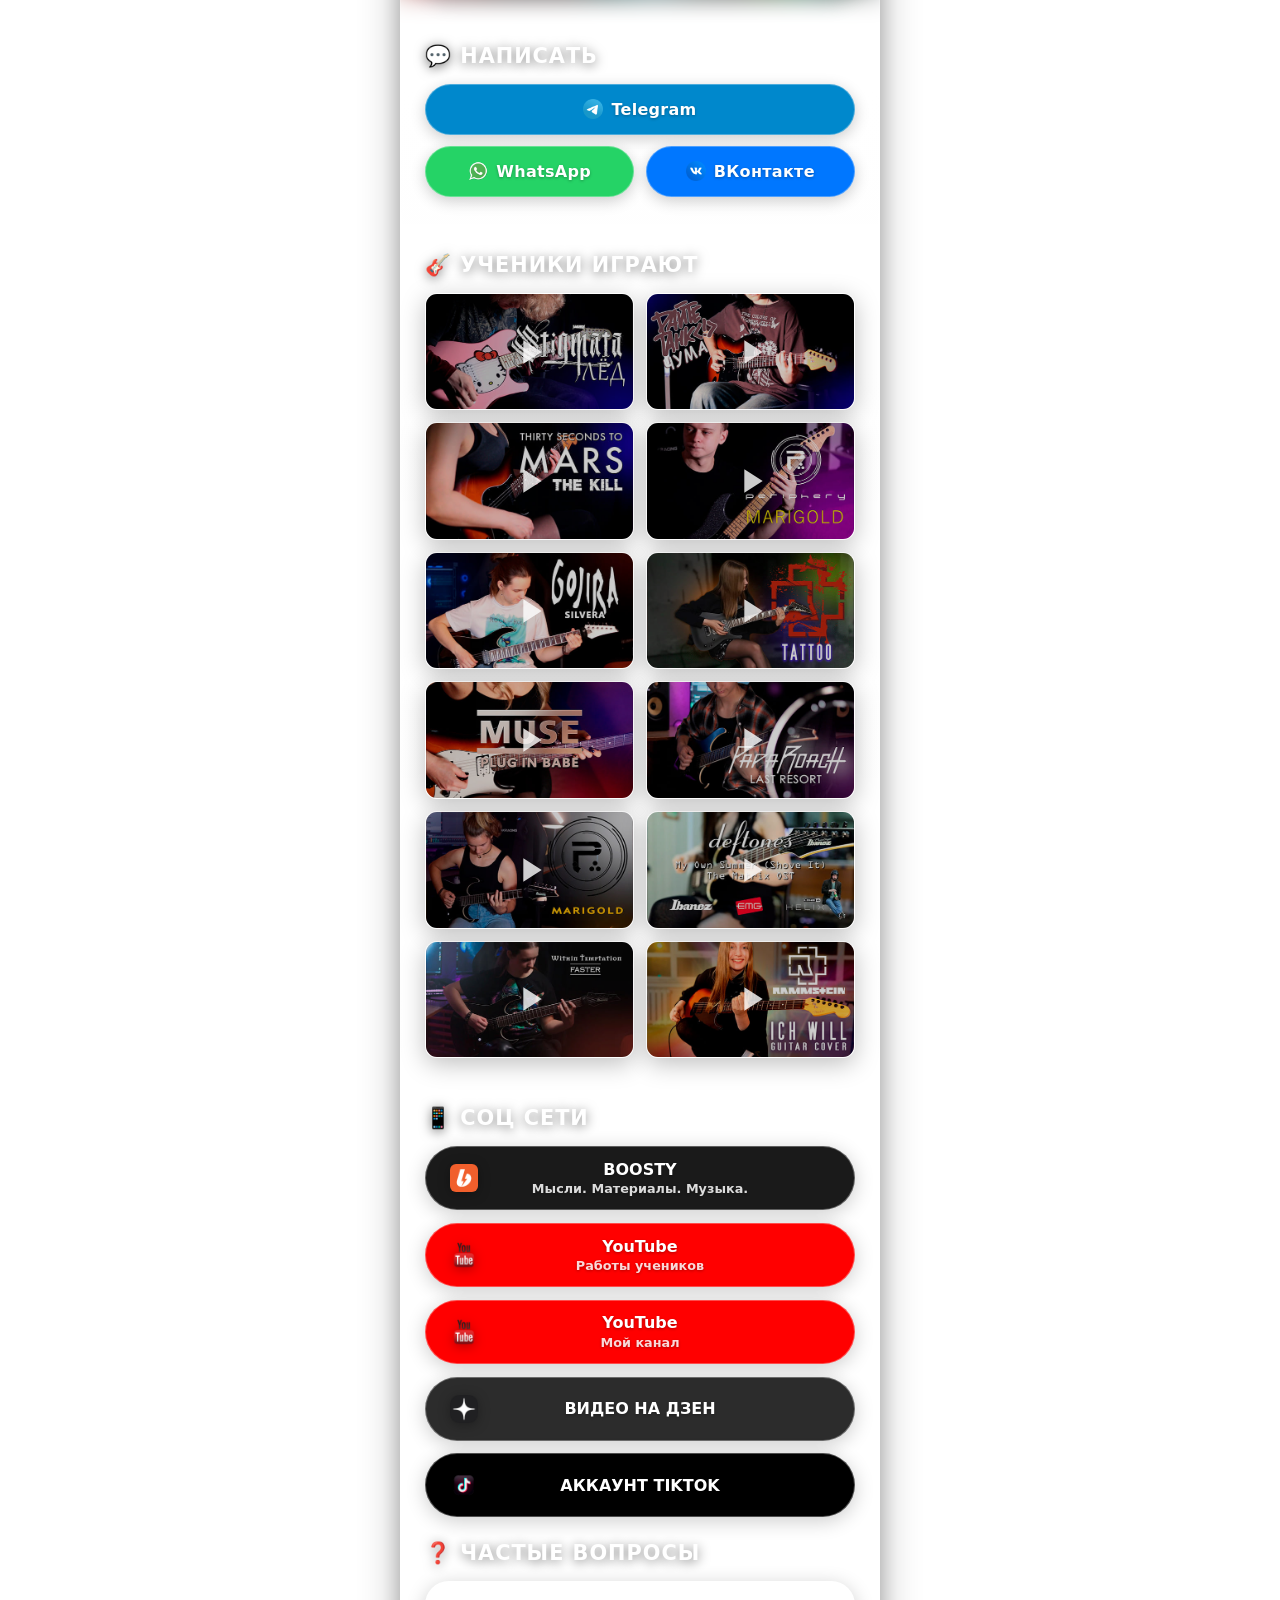
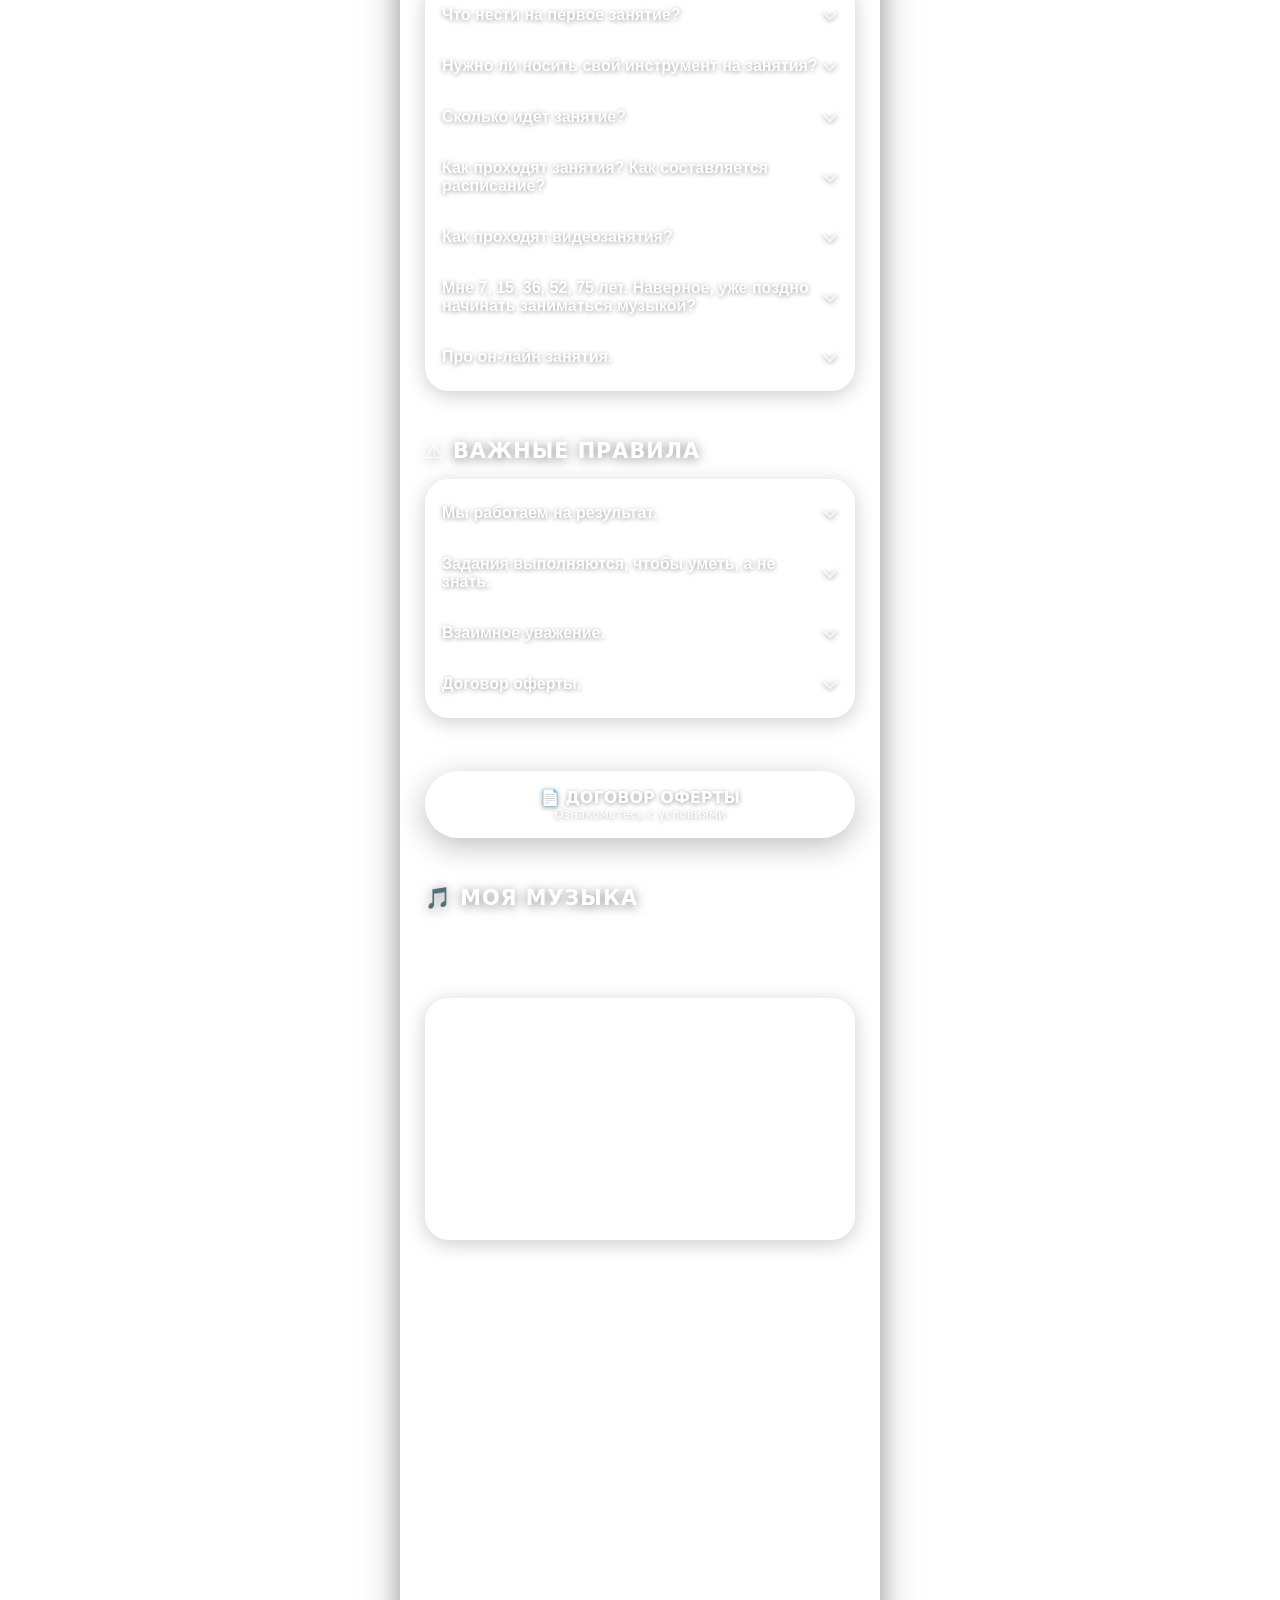
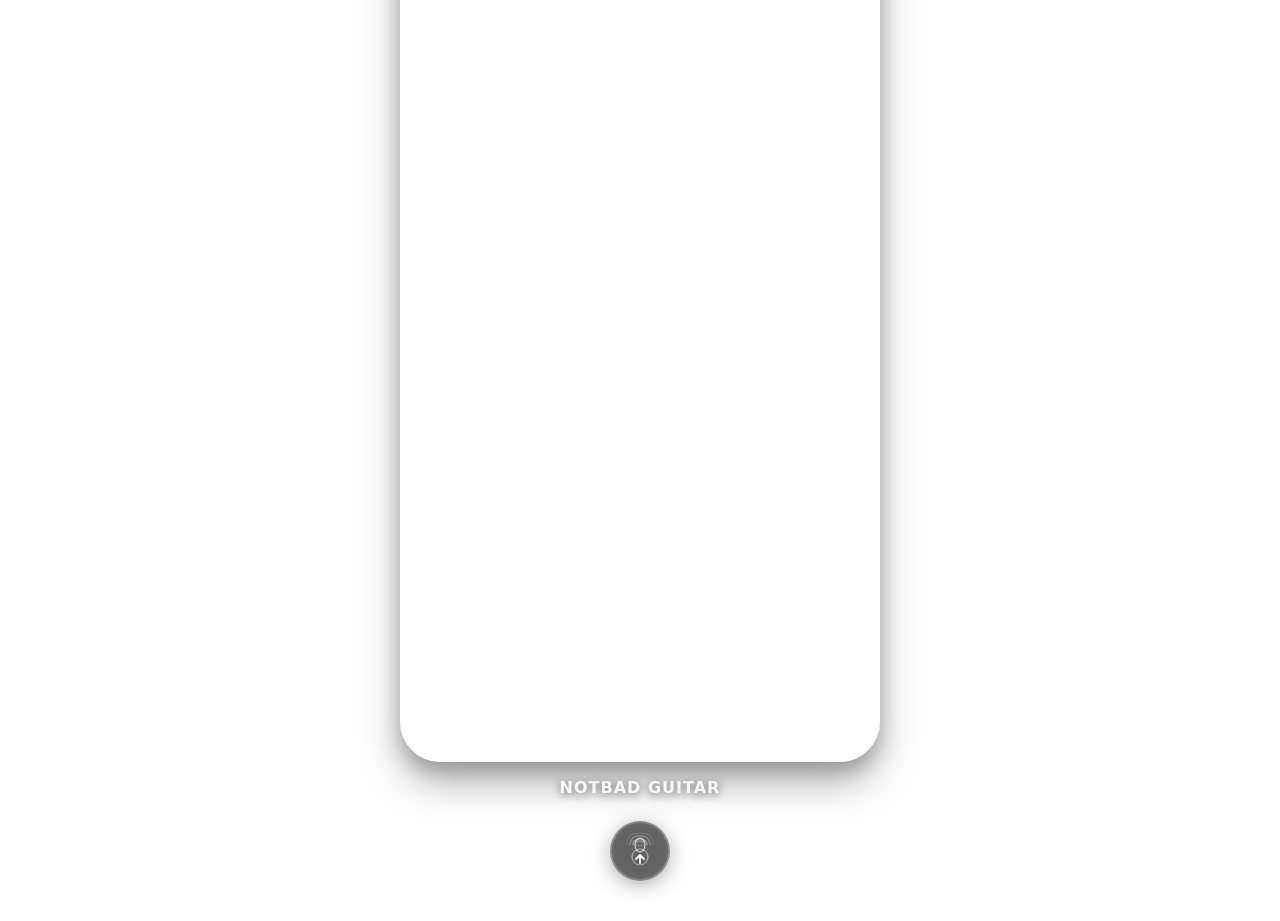
==== commit e4debe24: "Update index.html" ====
--- a/index.html
+++ b/index.html
@@ -8,7 +8,7 @@
   <link rel="stylesheet" href="style.css">
 
   <!-- Изображение в соцсетях -->
-  <meta property="og:image" content="https://music4all.ru/image/preview-social.jpg">
+  <meta property="og:image" content="https://notbadguitar.ru/image/preview-social.jpg">
   <meta property="og:image:width" content="1200">
   <meta property="og:image:height" content="630">
   <meta property="og:image:type" content="image/jpeg">
@@ -23,7 +23,7 @@
 <link rel="icon" type="image/svg+xml" href="/favicon.svg" />
 <link rel="shortcut icon" href="/favicon.ico" />
 <link rel="apple-touch-icon" sizes="180x180" href="/apple-touch-icon.png" />
-<meta name="apple-mobile-web-app-title" content="Music4all" />
+<meta name="apple-mobile-web-app-title" content="Notbad Guitar" />
 <link rel="manifest" href="/site.webmanifest" />
 
 </head>
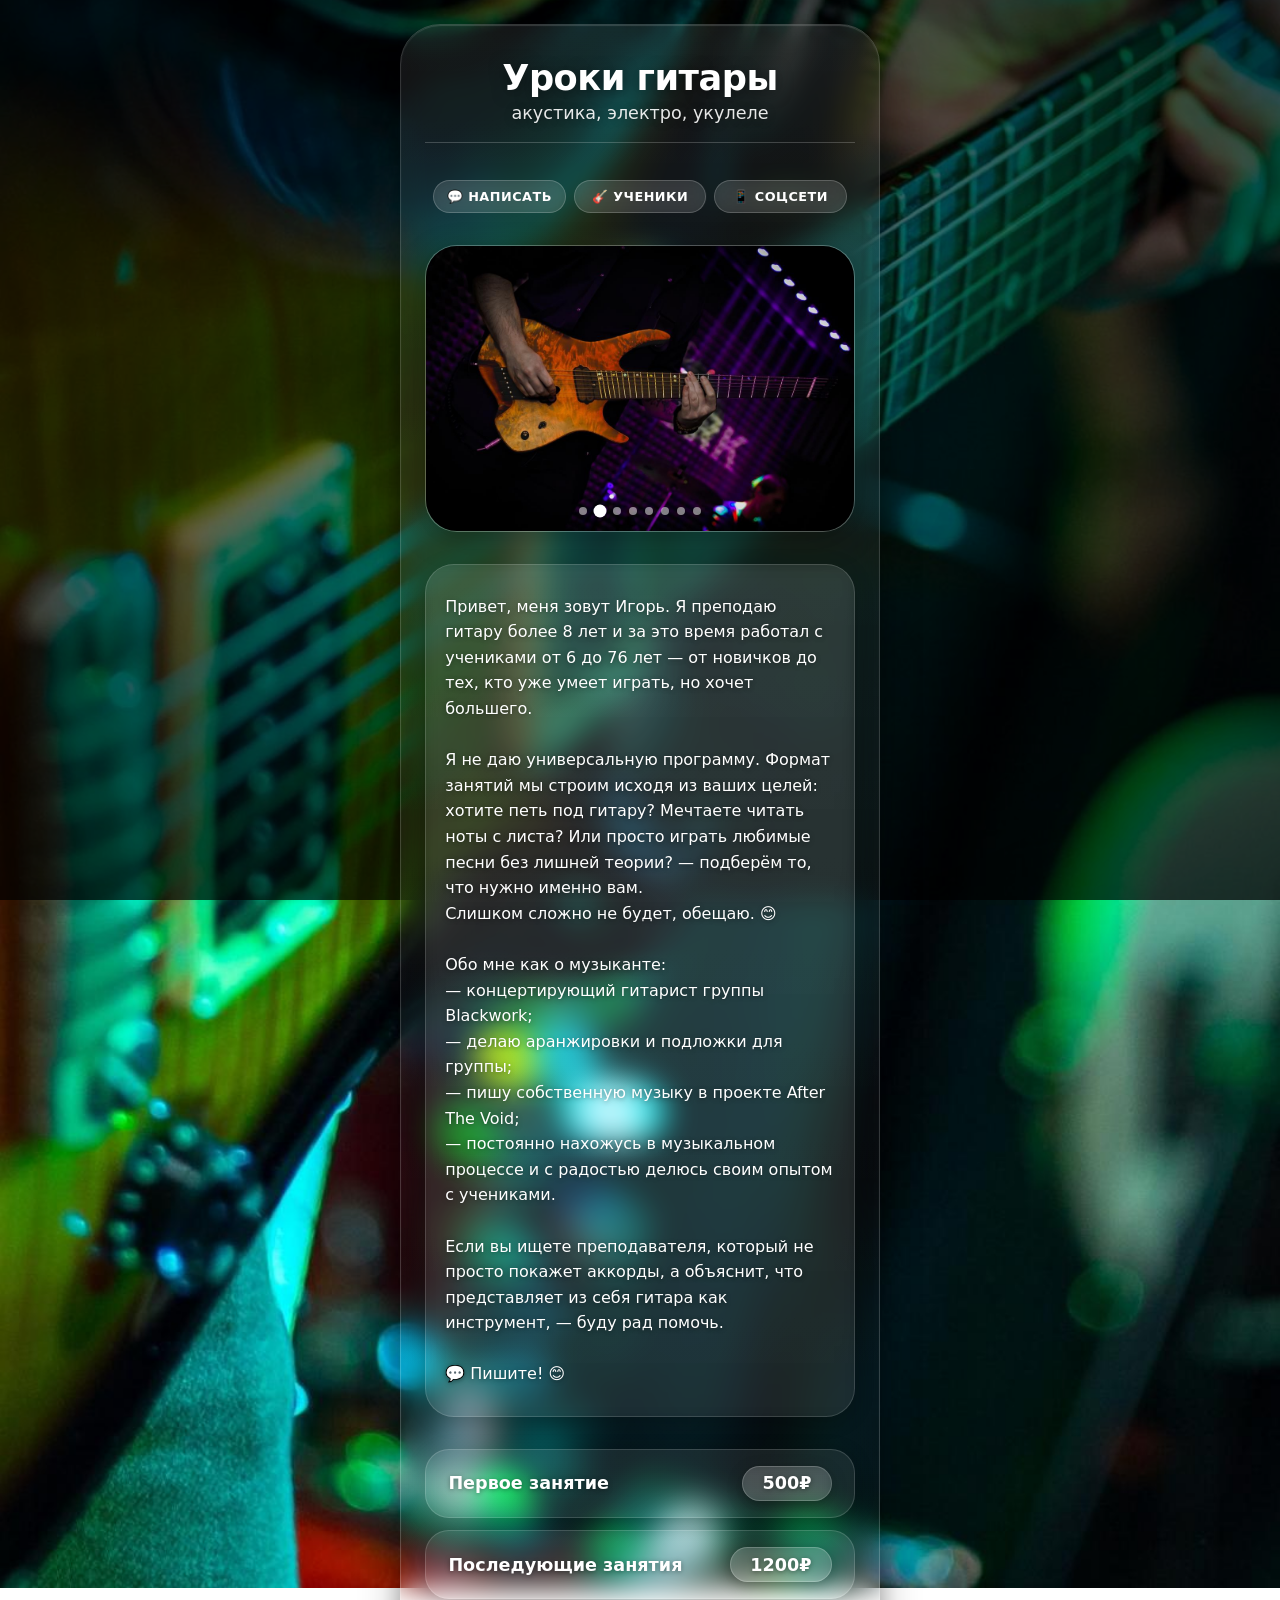
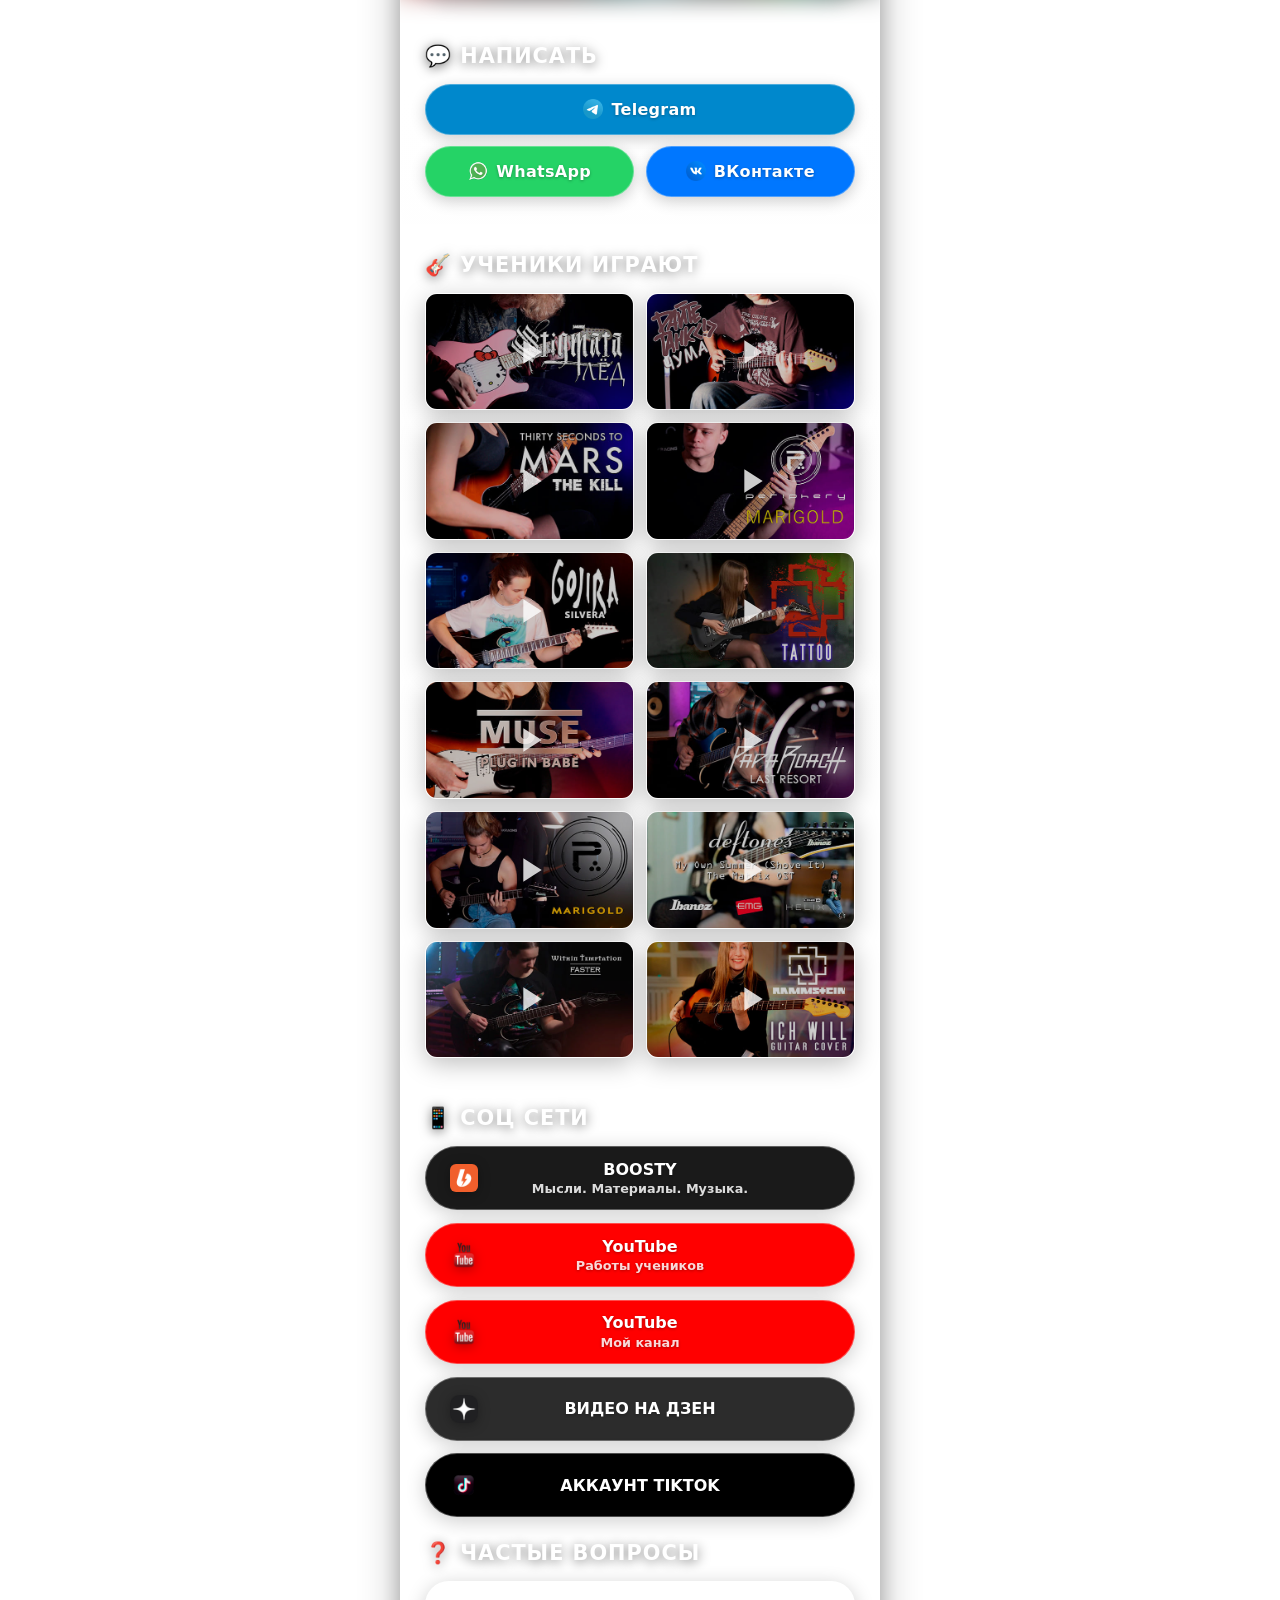
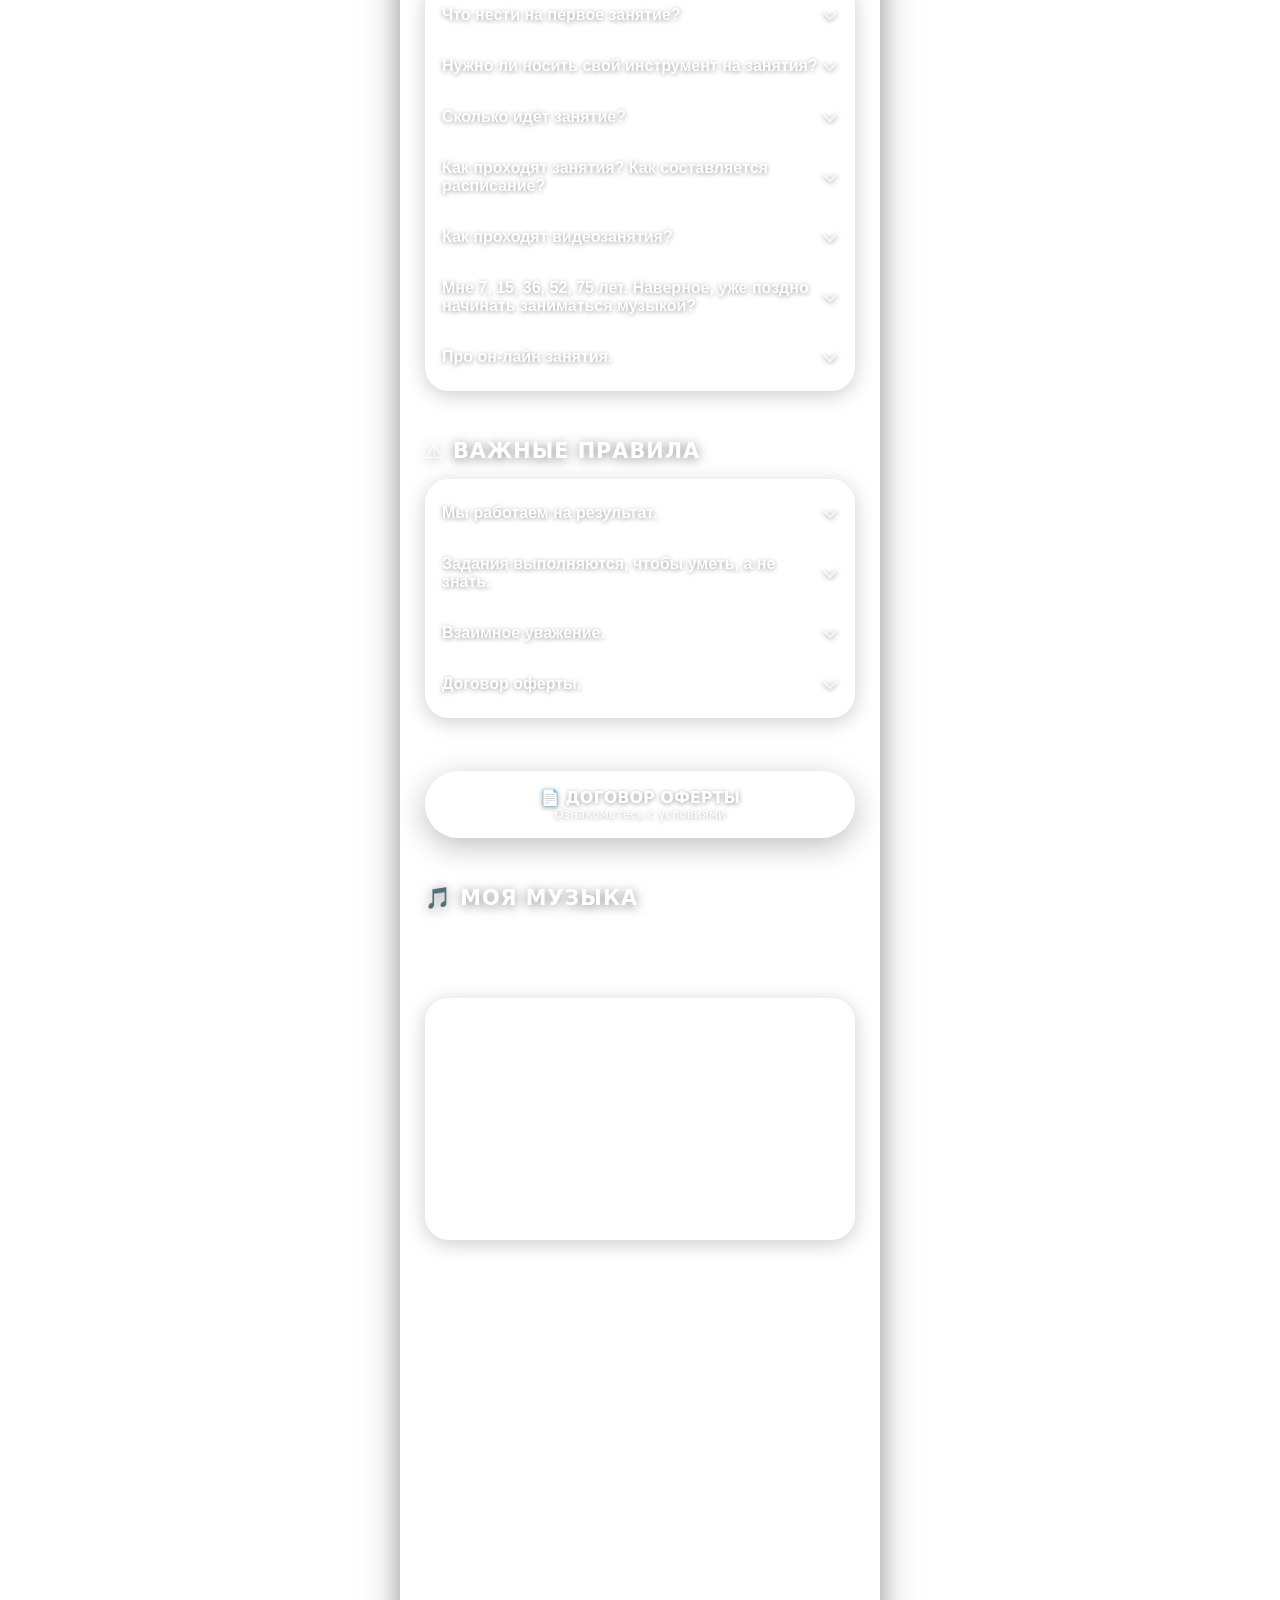
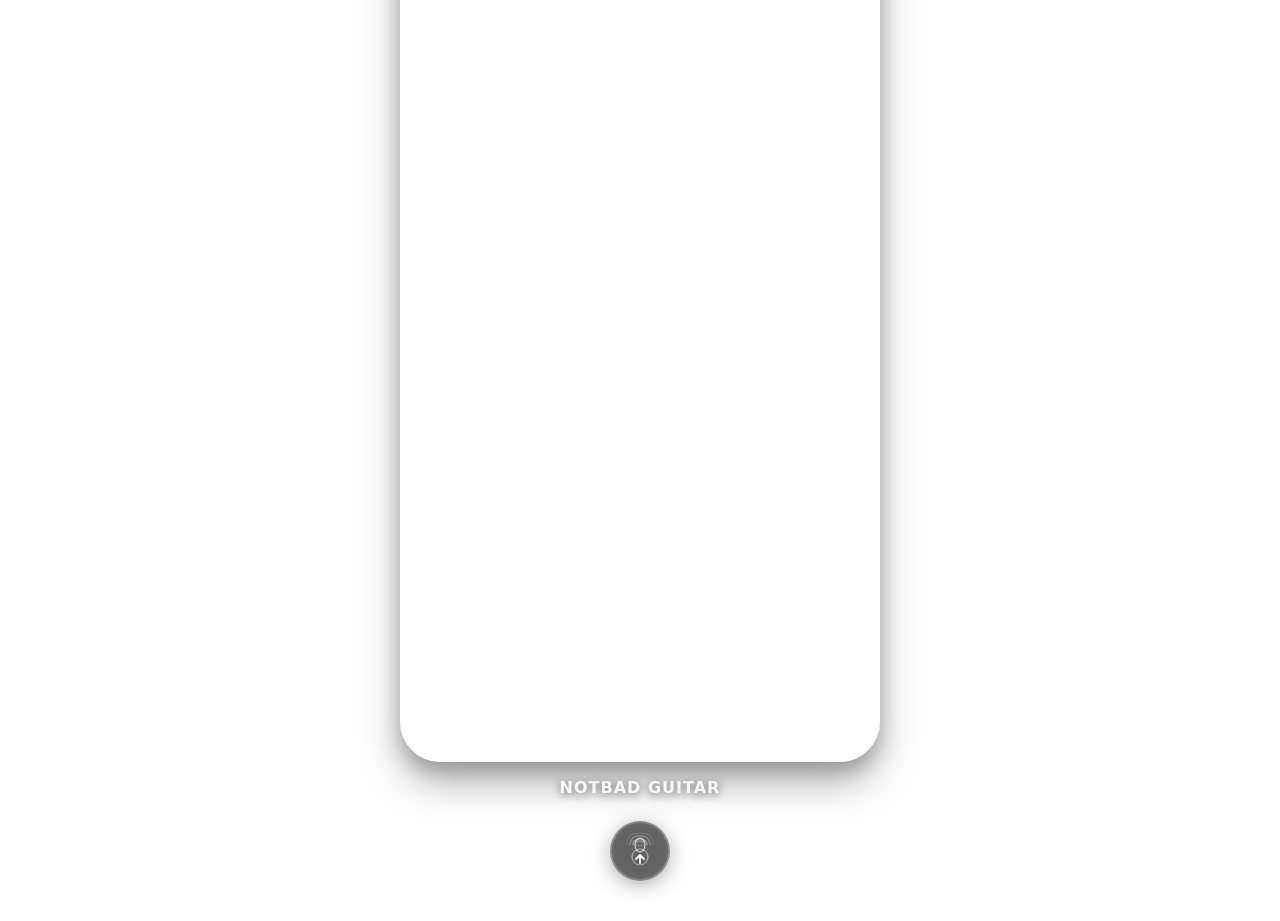
==== commit be51b118: "Update index.html" ====
--- a/index.html
+++ b/index.html
@@ -8,6 +8,7 @@
   <link rel="stylesheet" href="style.css">
 
   <!-- Изображение в соцсетях -->
+  <meta property="og:url" content="https://notbadguitar.ru/">
   <meta property="og:image" content="https://notbadguitar.ru/image/preview-social.jpg">
   <meta property="og:image:width" content="1200">
   <meta property="og:image:height" content="630">
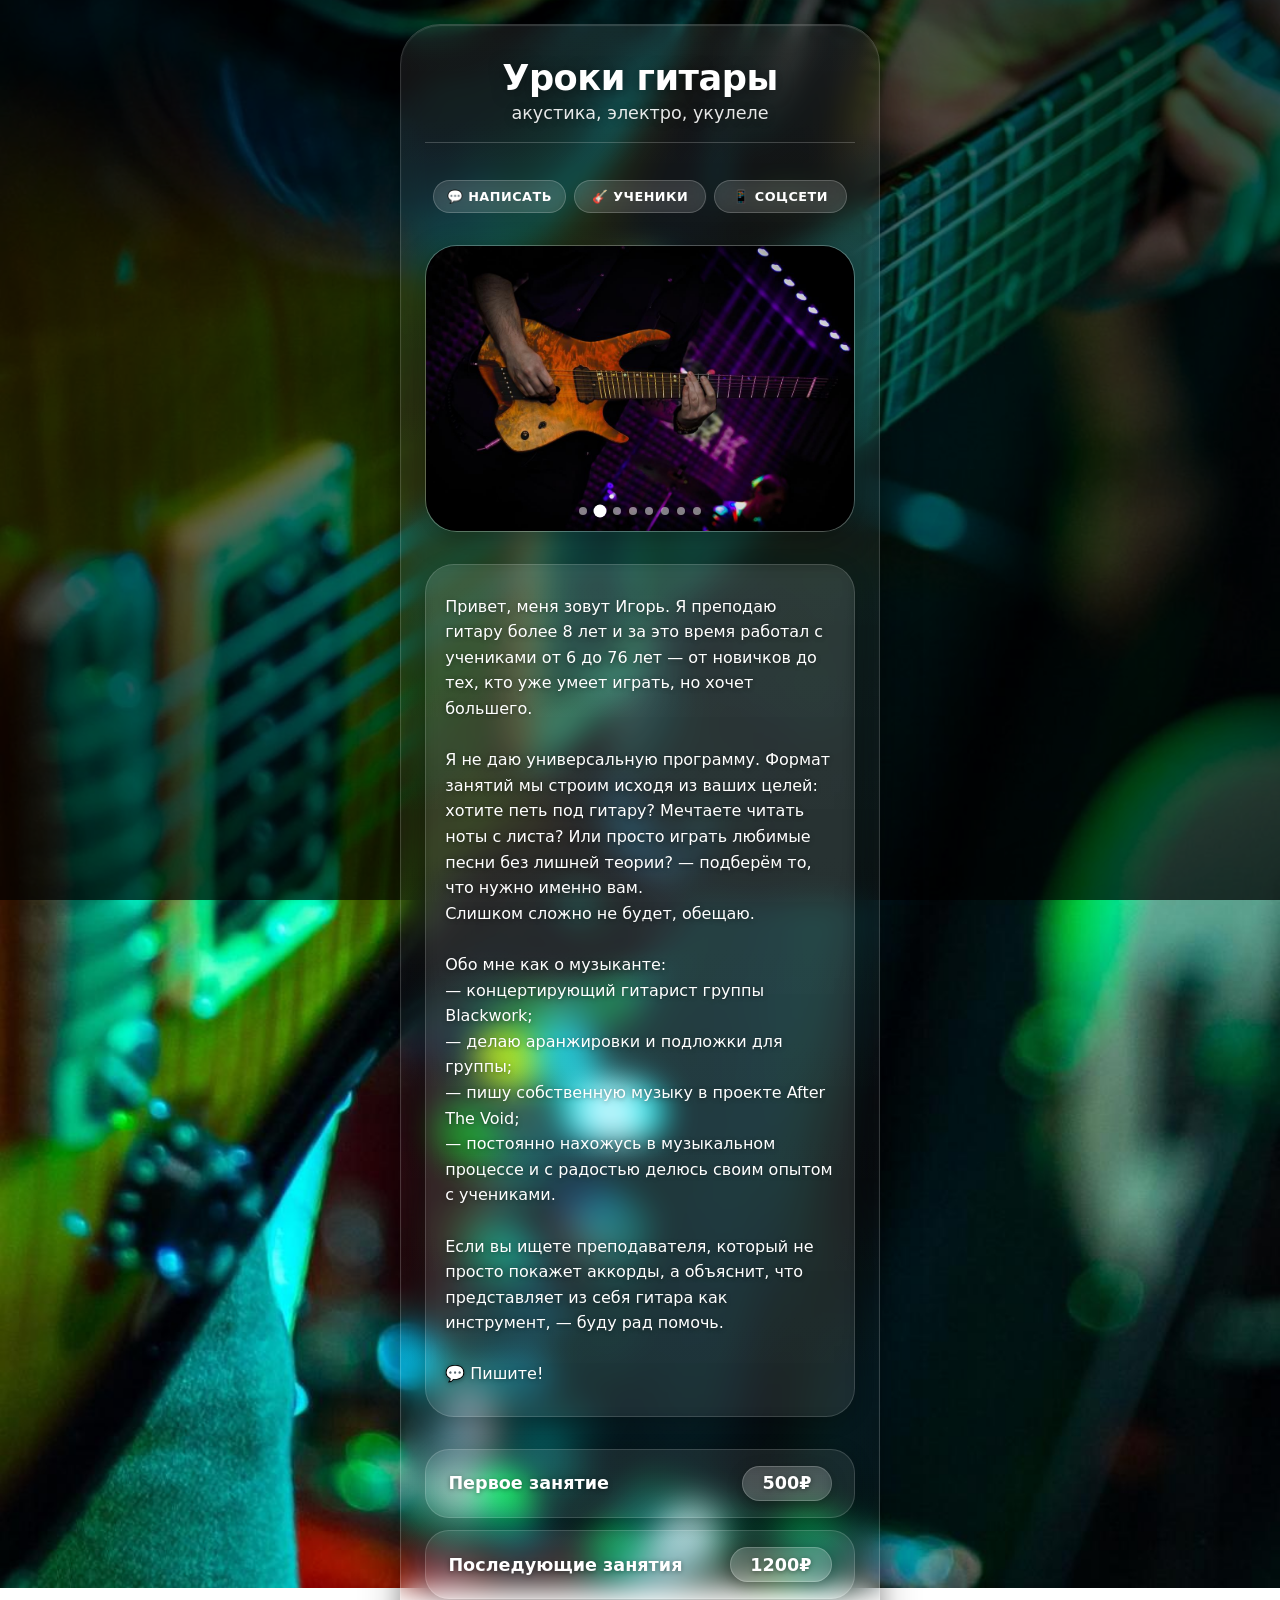
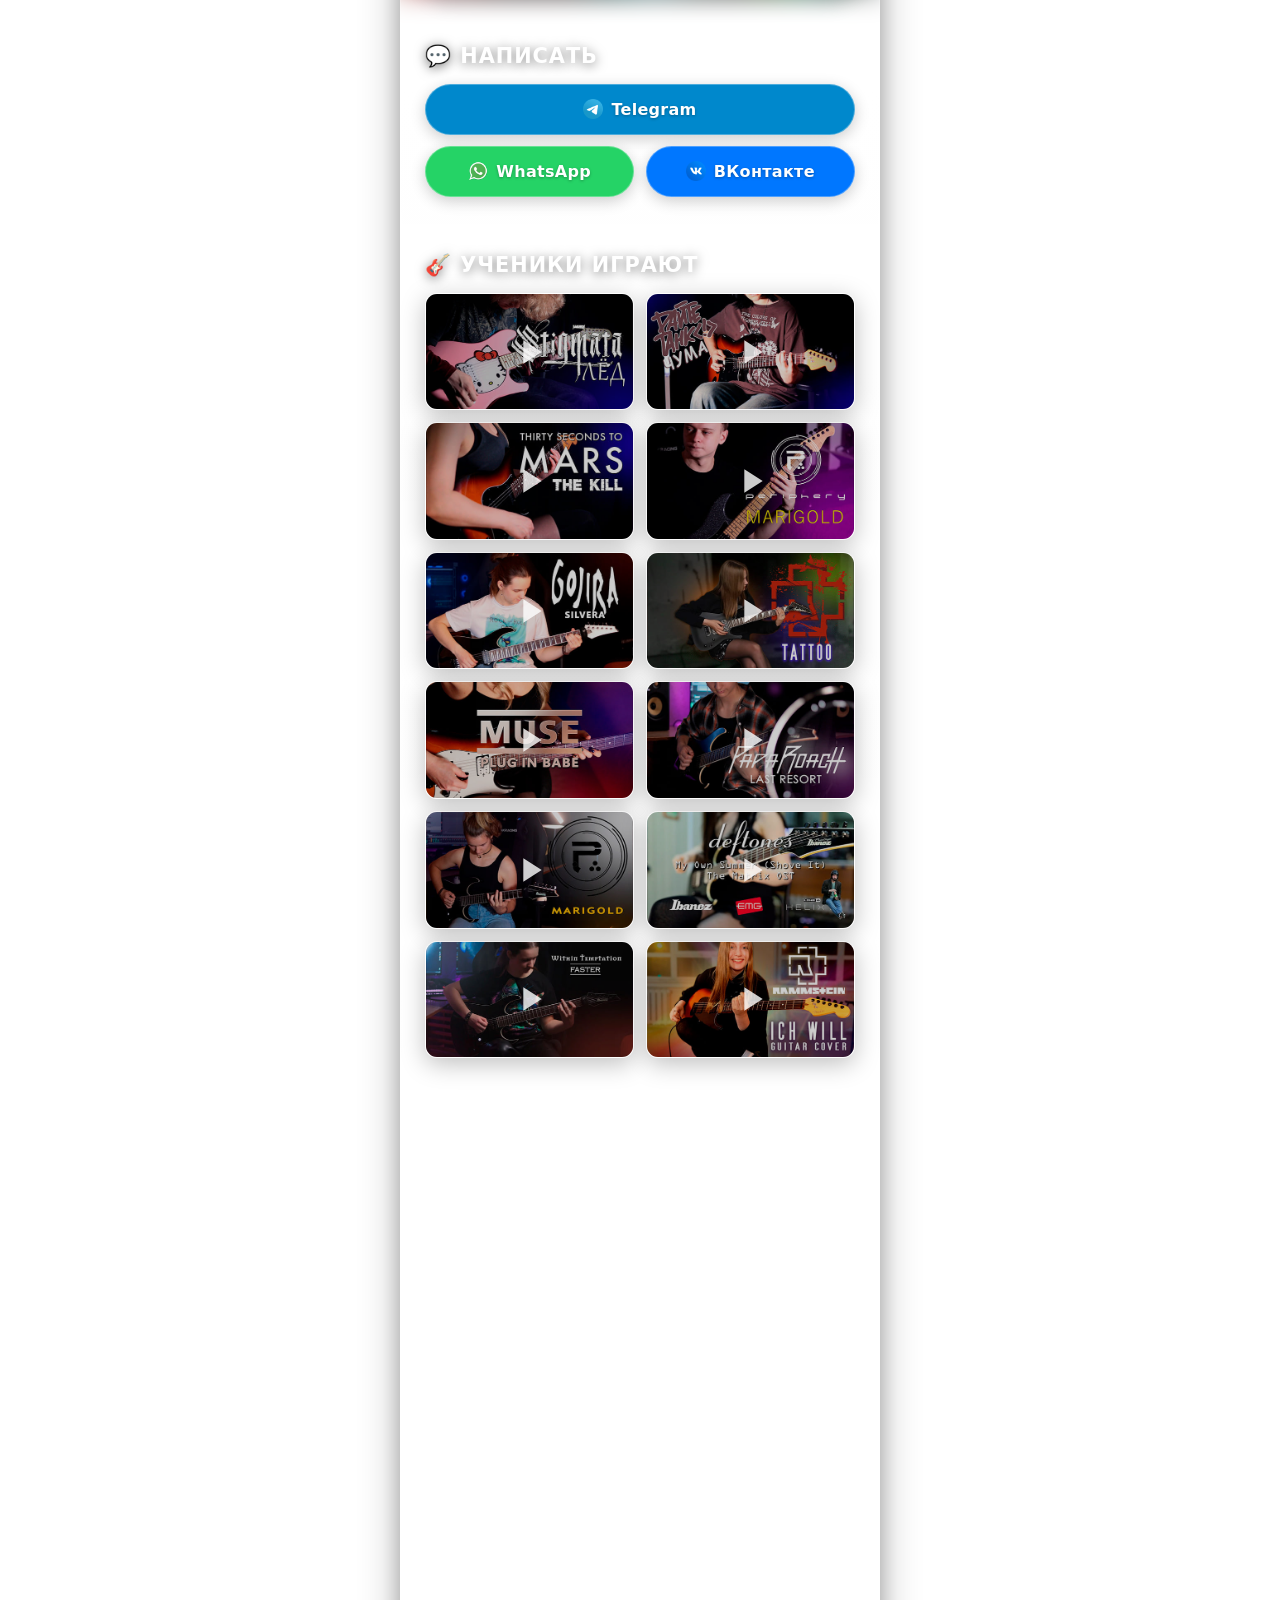
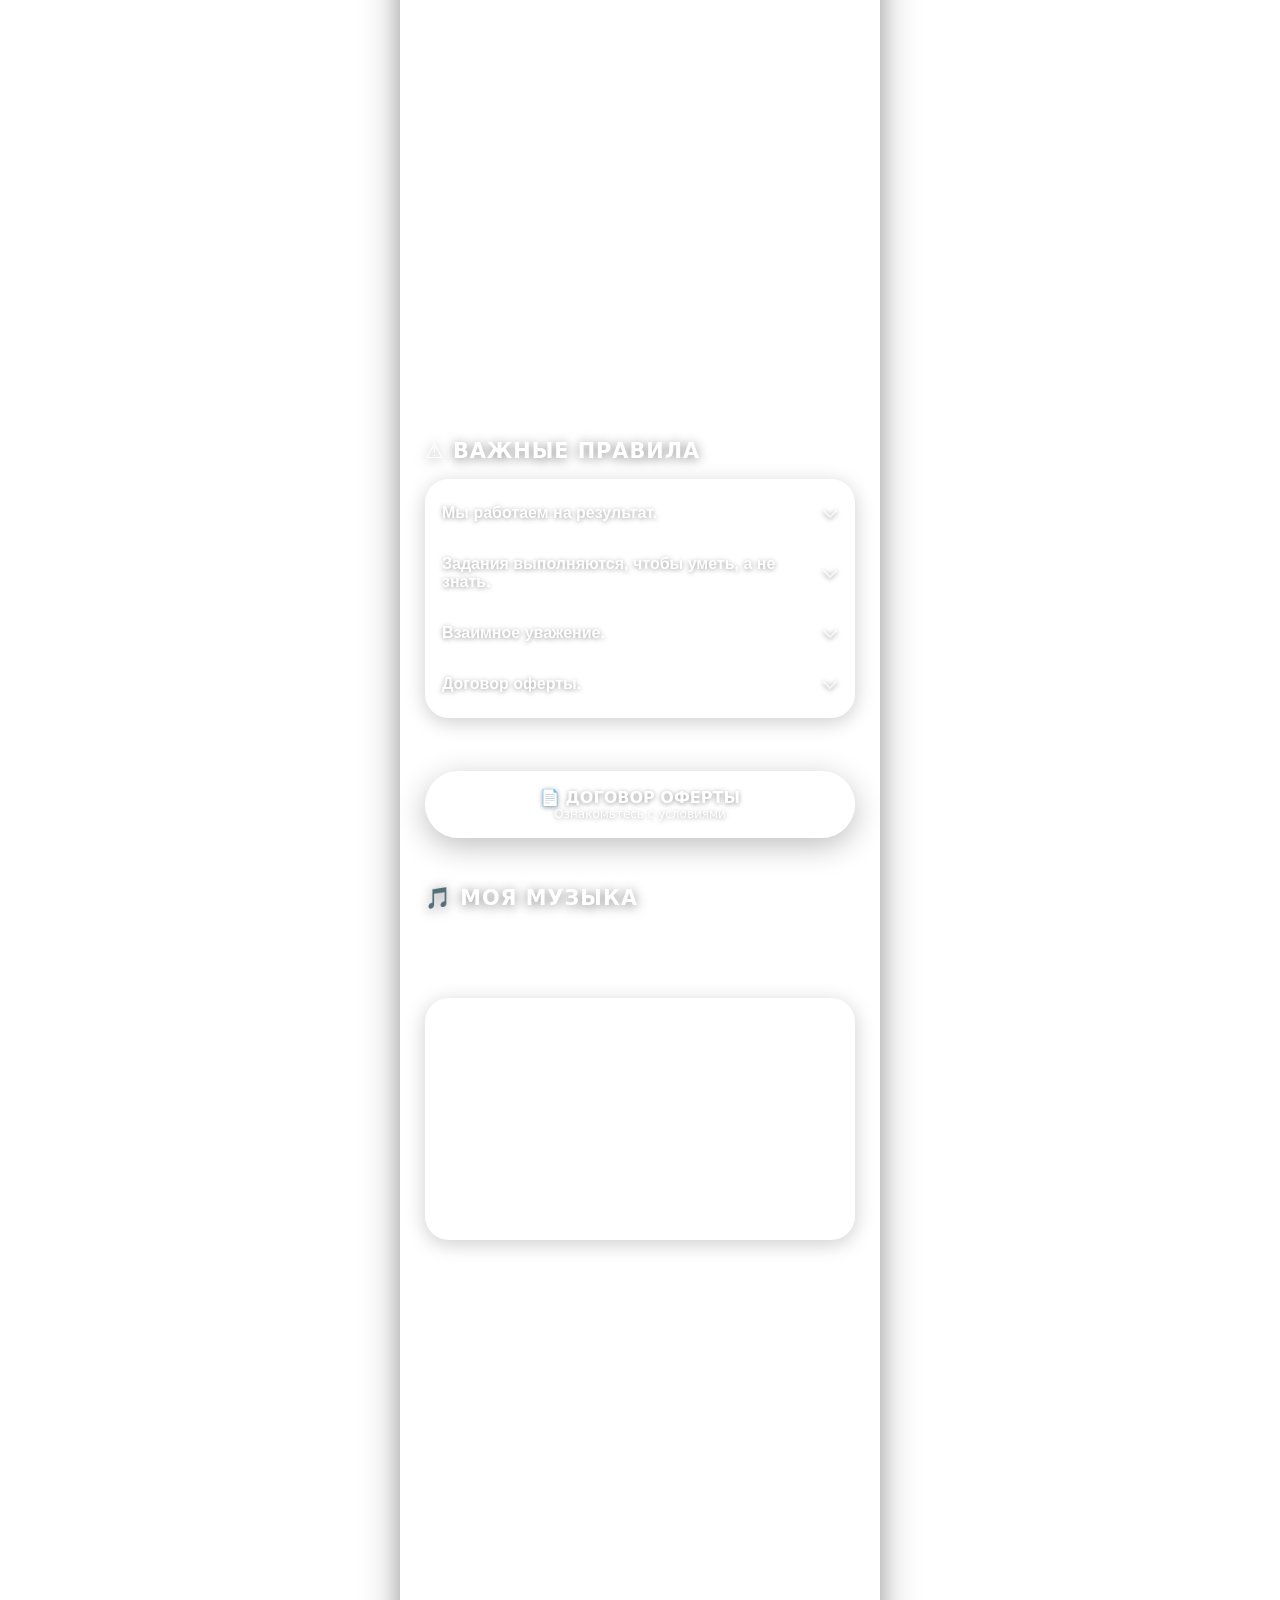
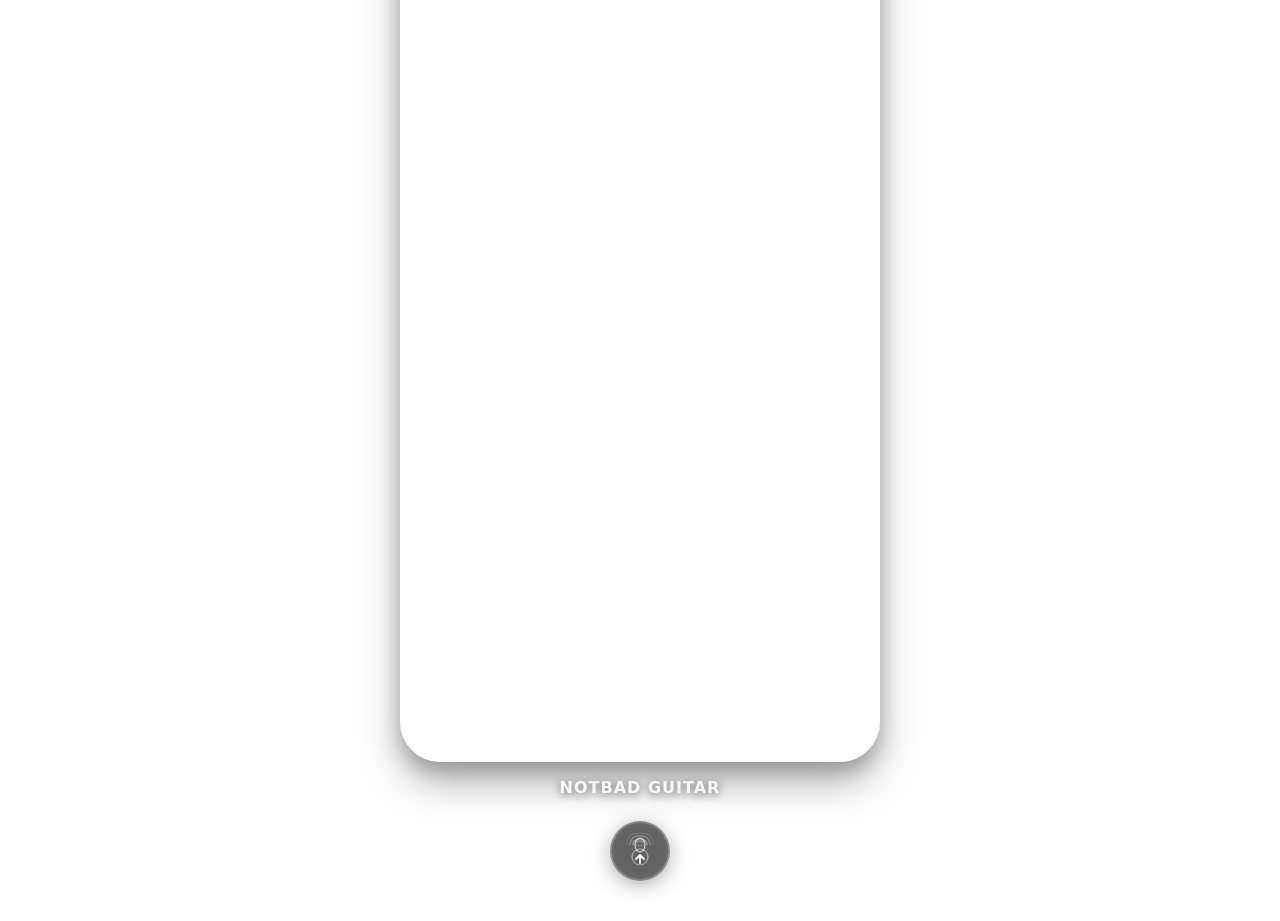
==== commit 24f8346b: "Update index.html" ====
--- a/index.html
+++ b/index.html
@@ -66,7 +66,7 @@
 Привет, меня зовут Игорь. Я преподаю гитару более 8 лет и за это время работал с учениками от 6 до 76 лет — от новичков до тех, кто уже умеет играть, но хочет большего.
 
 Я не даю универсальную программу. Формат занятий мы строим исходя из ваших целей: хотите петь под гитару? Мечтаете читать ноты с листа? Или просто играть любимые песни без лишней теории? — подберём то, что нужно именно вам.
-Слишком сложно не будет, обещаю. 😊
+Слишком сложно не будет, обещаю.
 
 Обо мне как о музыканте:
 — концертирующий гитарист группы Blackwork;
@@ -76,7 +76,7 @@
 
 Если вы ищете преподавателя, который не просто покажет аккорды, а объяснит, что представляет из себя гитара как инструмент, — буду рад помочь.
 
-💬 Пишите! 😊
+💬 Пишите!
     </div>
 
     <!-- Стоимость -->
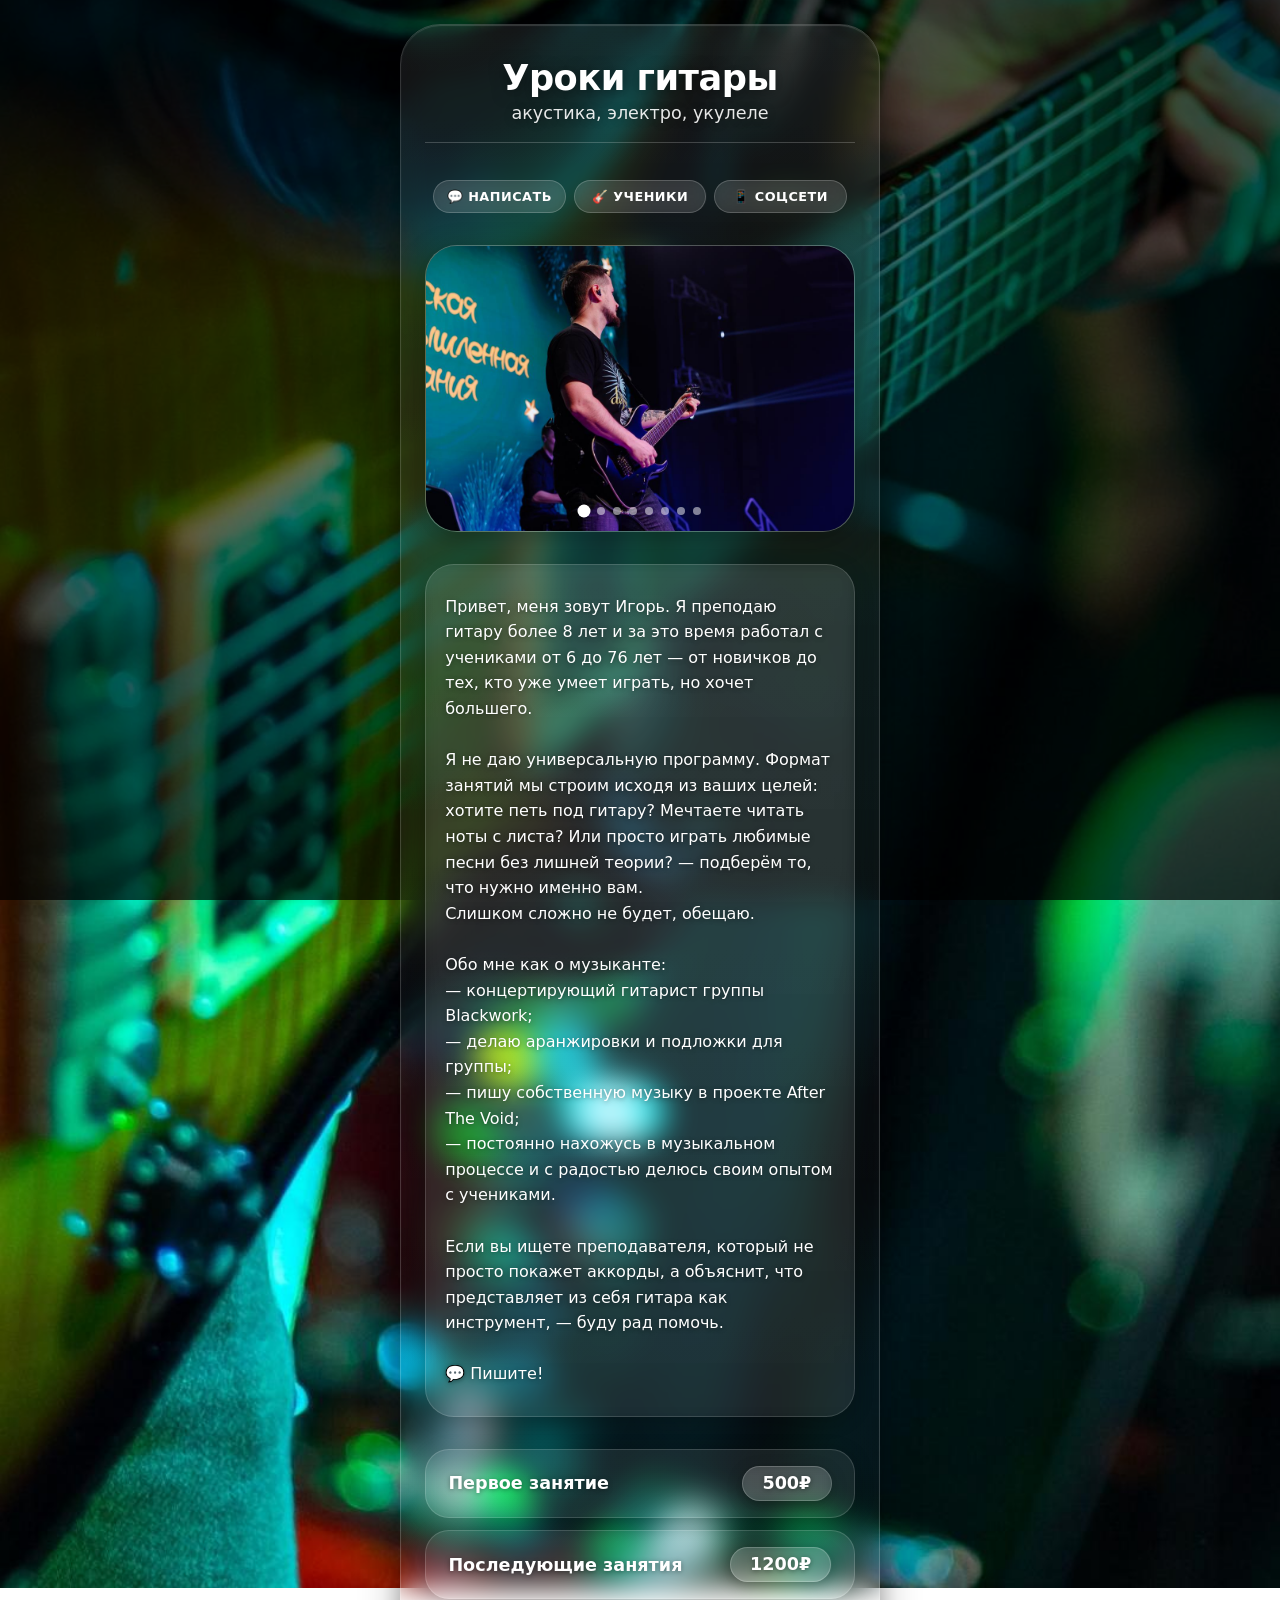
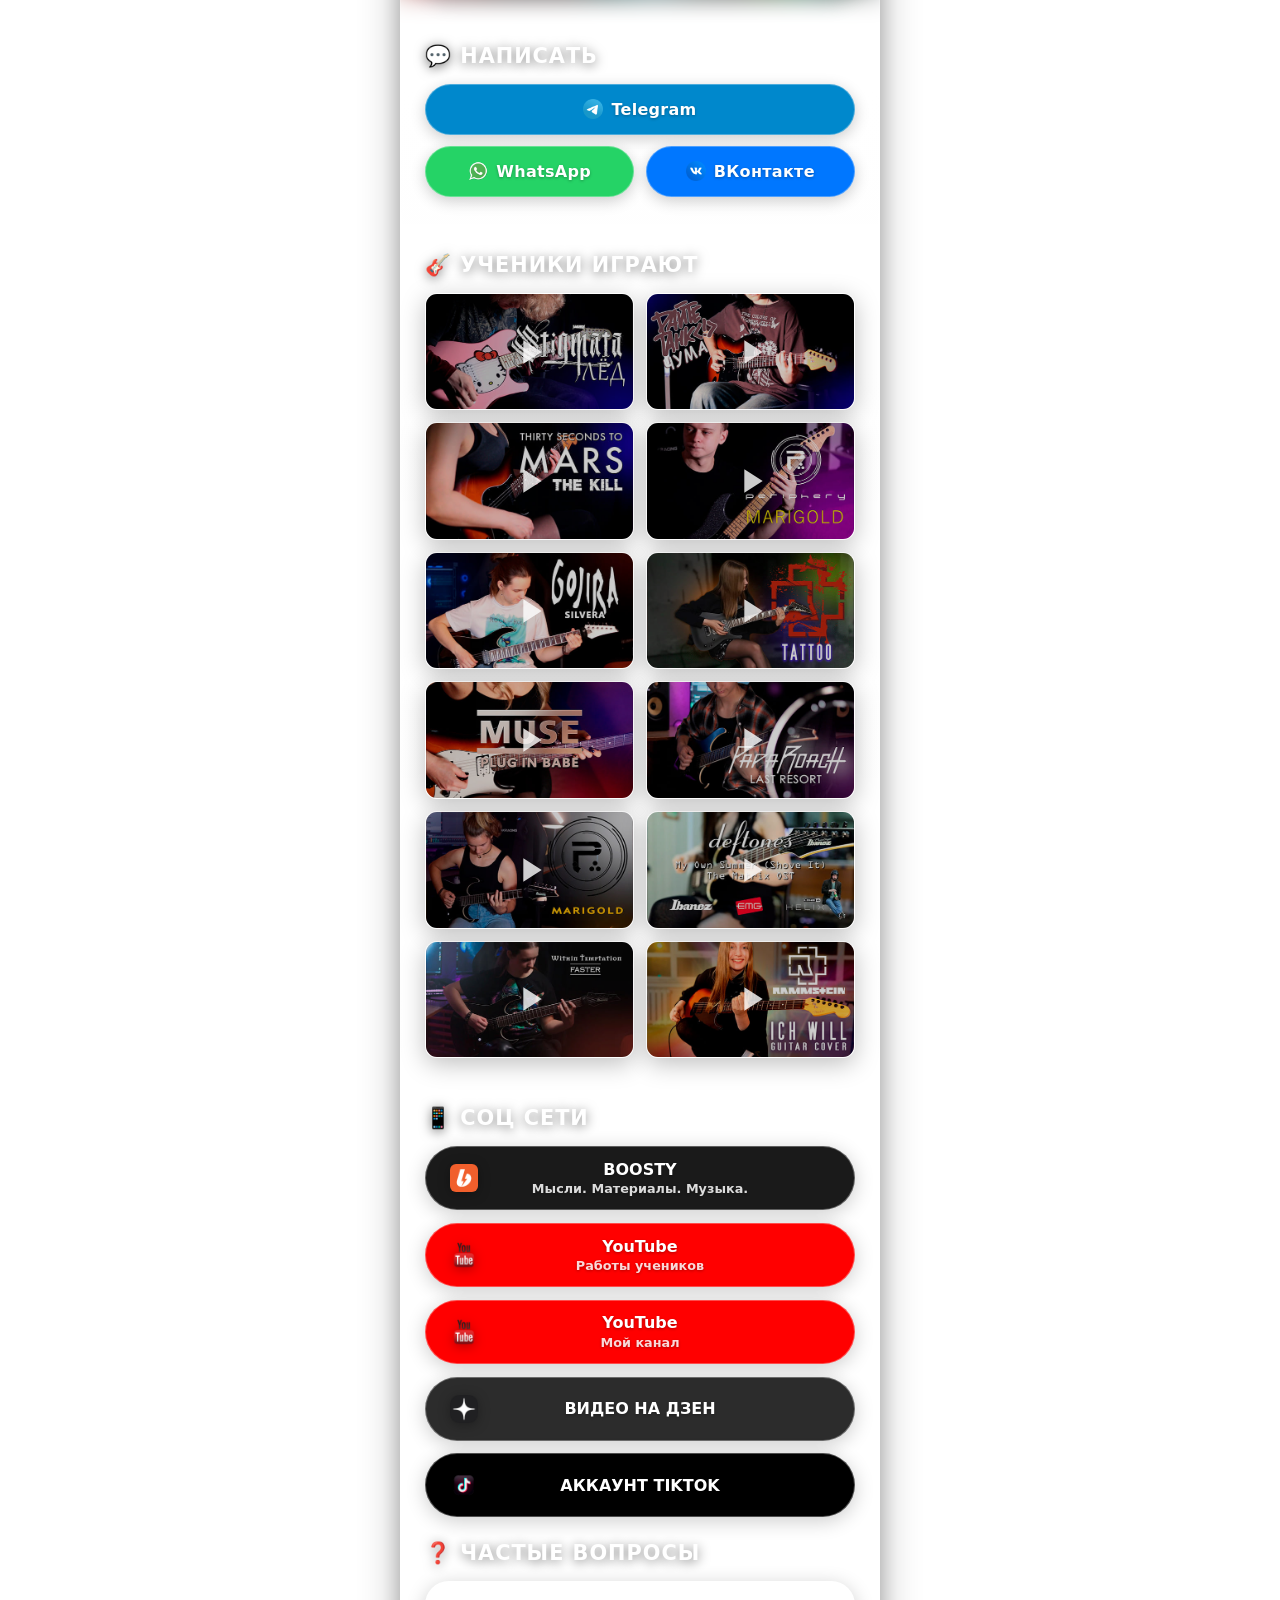
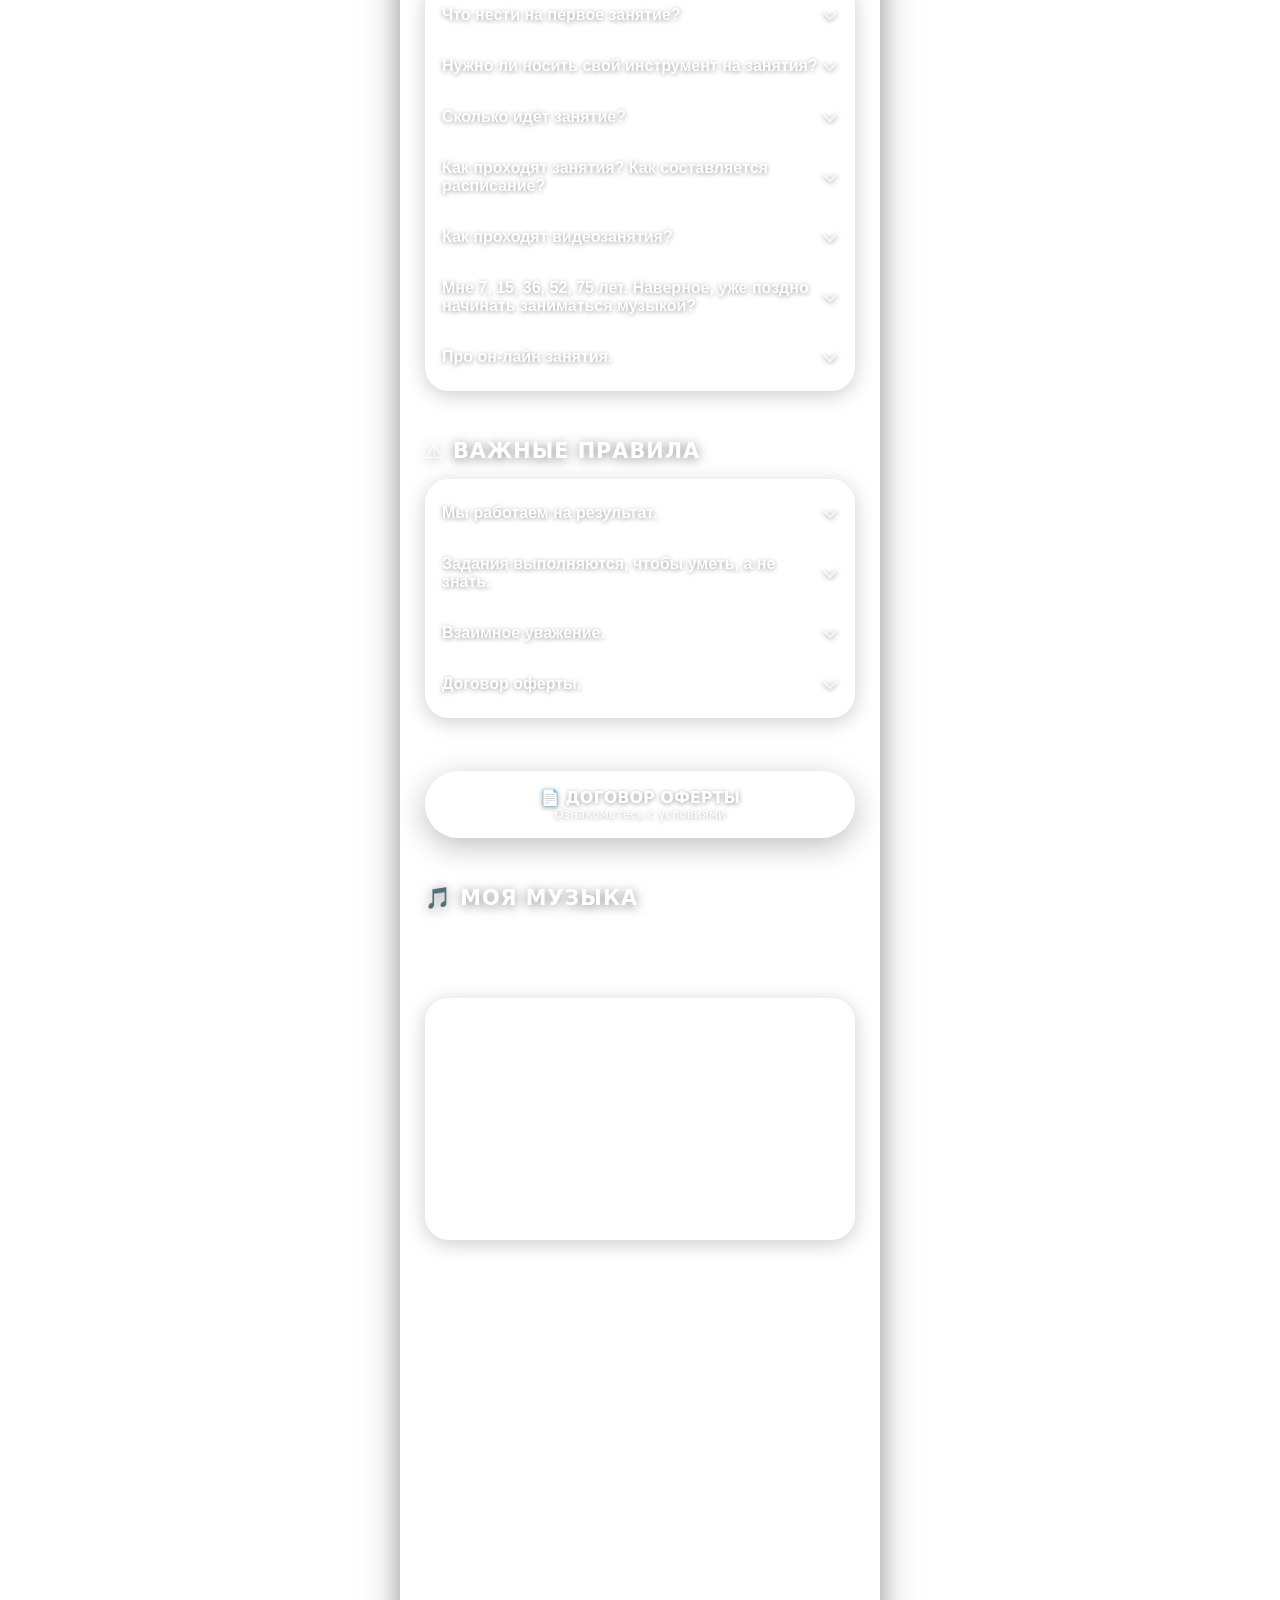
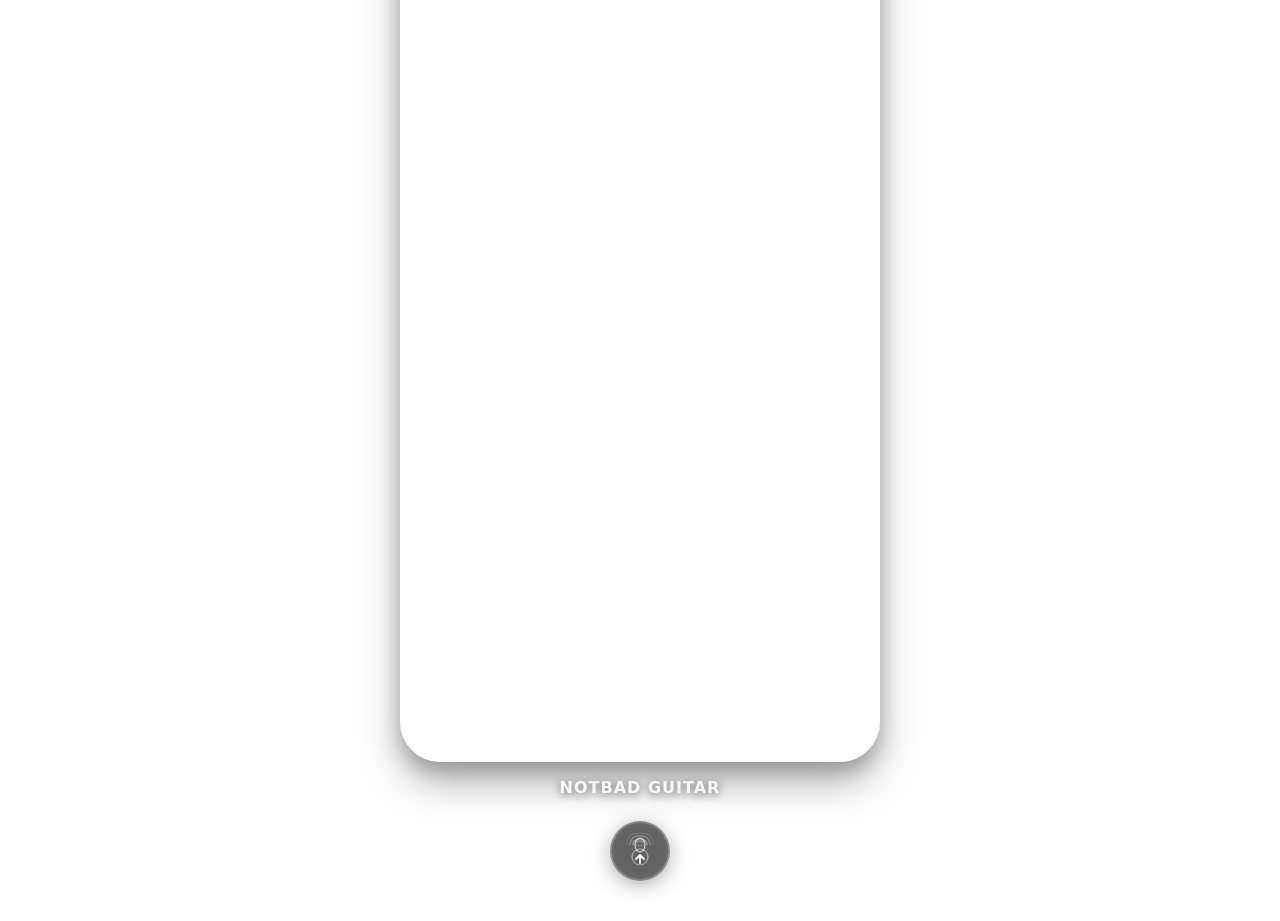
==== commit b7bf572a: "Update index.html" ====
--- a/index.html
+++ b/index.html
@@ -57,6 +57,7 @@
     <div class="gallery-wrapper">
       <div class="gallery" id="galleryContainer">
         <img id="galleryImage" src="image/gallery/notbadguitar_gallery_1.jpg" alt="гитара фото">
+<!-- дял кроссфейда -->        <img id="galleryImageNext" class="gallery-img gallery-img-next" src="" alt="гитара фото">
         <div class="gallery-dots" id="galleryDots"></div>
       </div>
     </div>
--- a/style.css
+++ b/style.css
@@ -262,7 +262,12 @@
   height: 100%;
   object-fit: cover;
   display: block;
-  transition: opacity 0.4s ease;
+  transition: opacity 0.6s ease, transform 0.6s ease;
+}
+
+.gallery img.fading {
+  opacity: 0;
+  transform: scale(1.01);
 }
 
 /* Точки навигации - просто точки без фона */
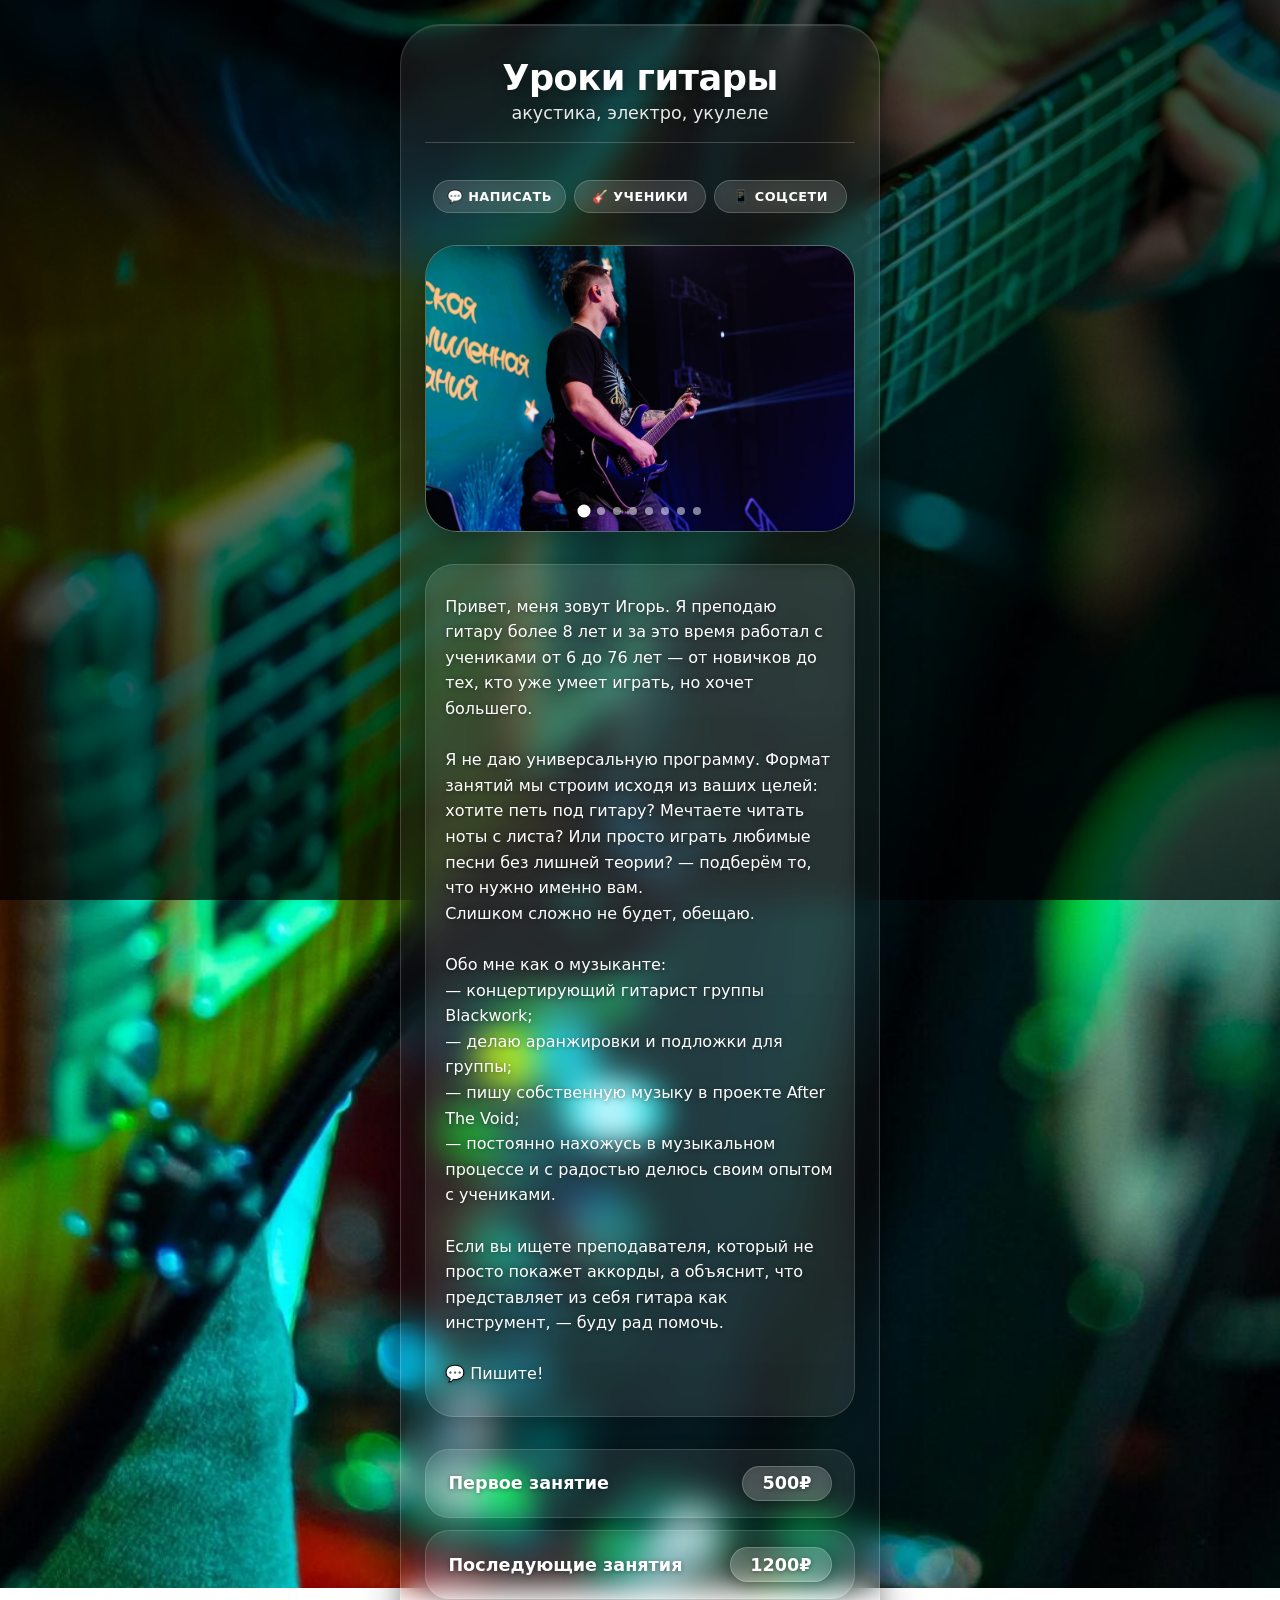
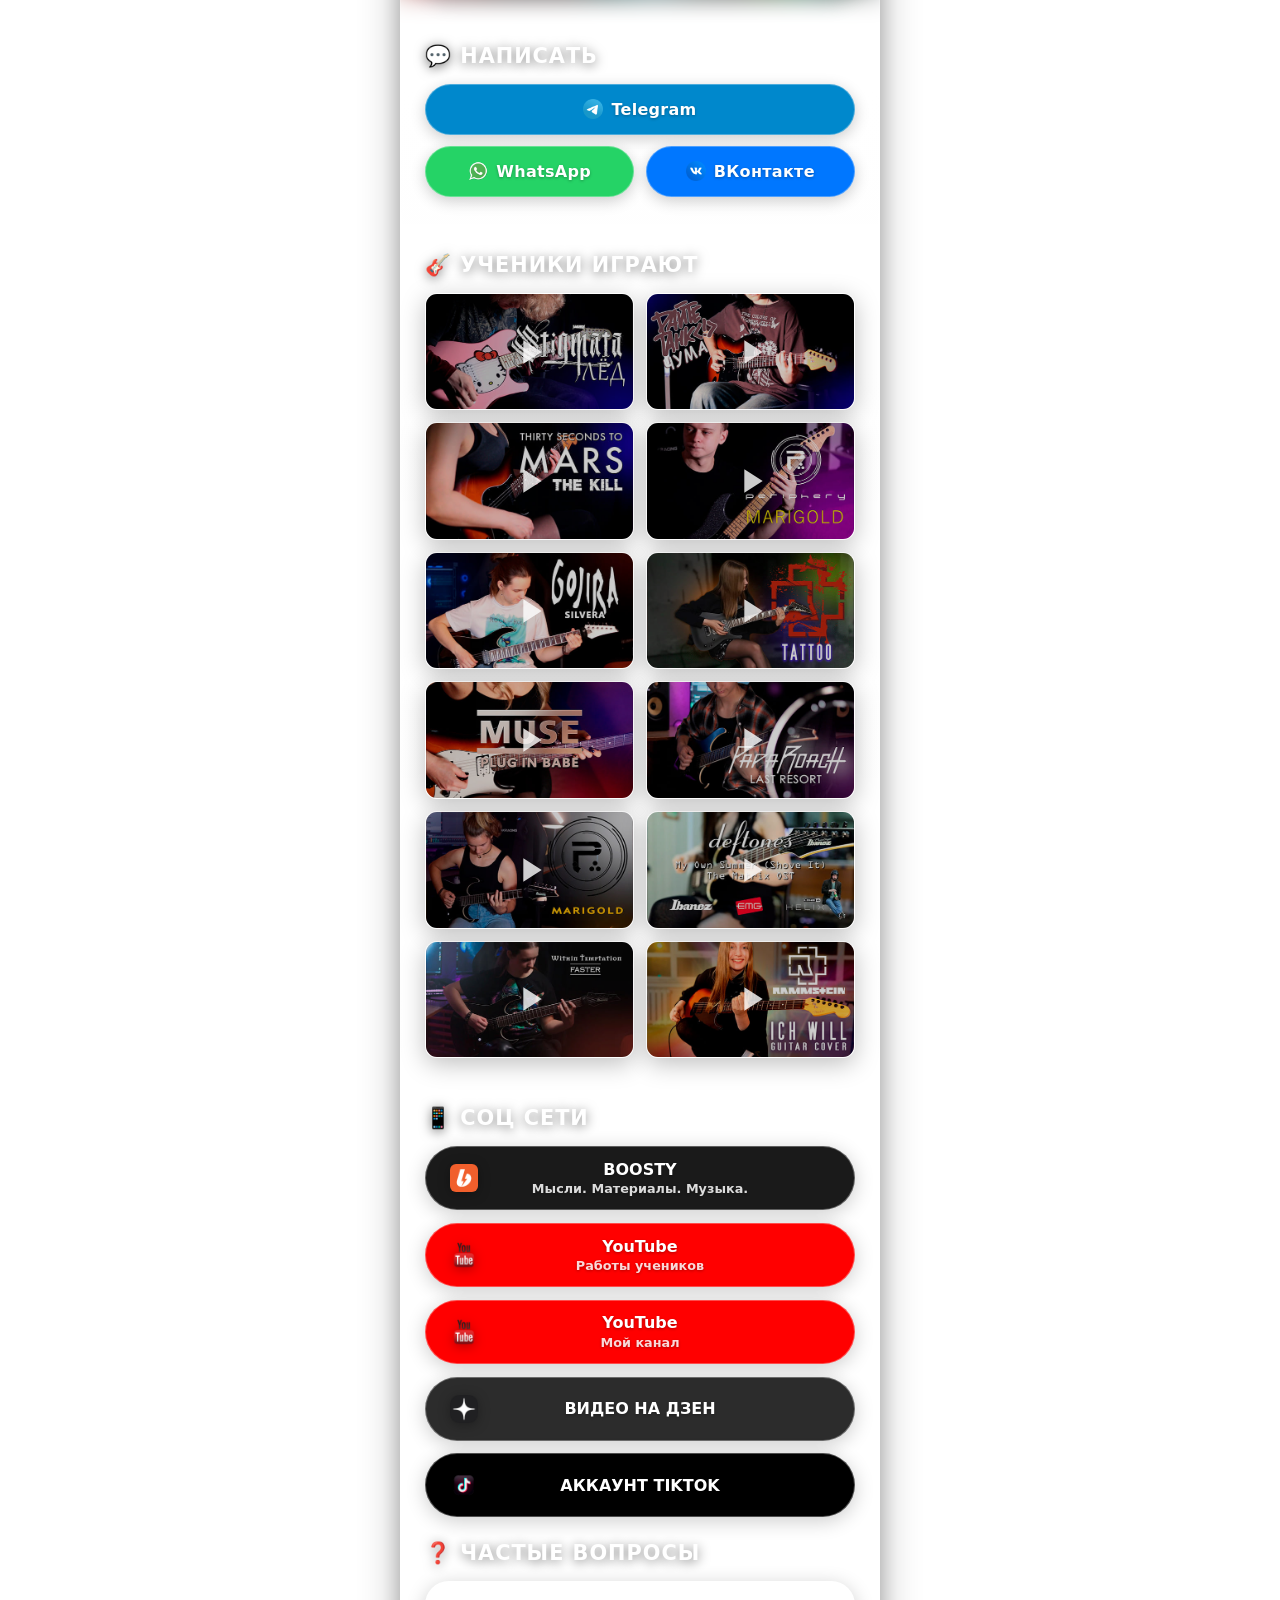
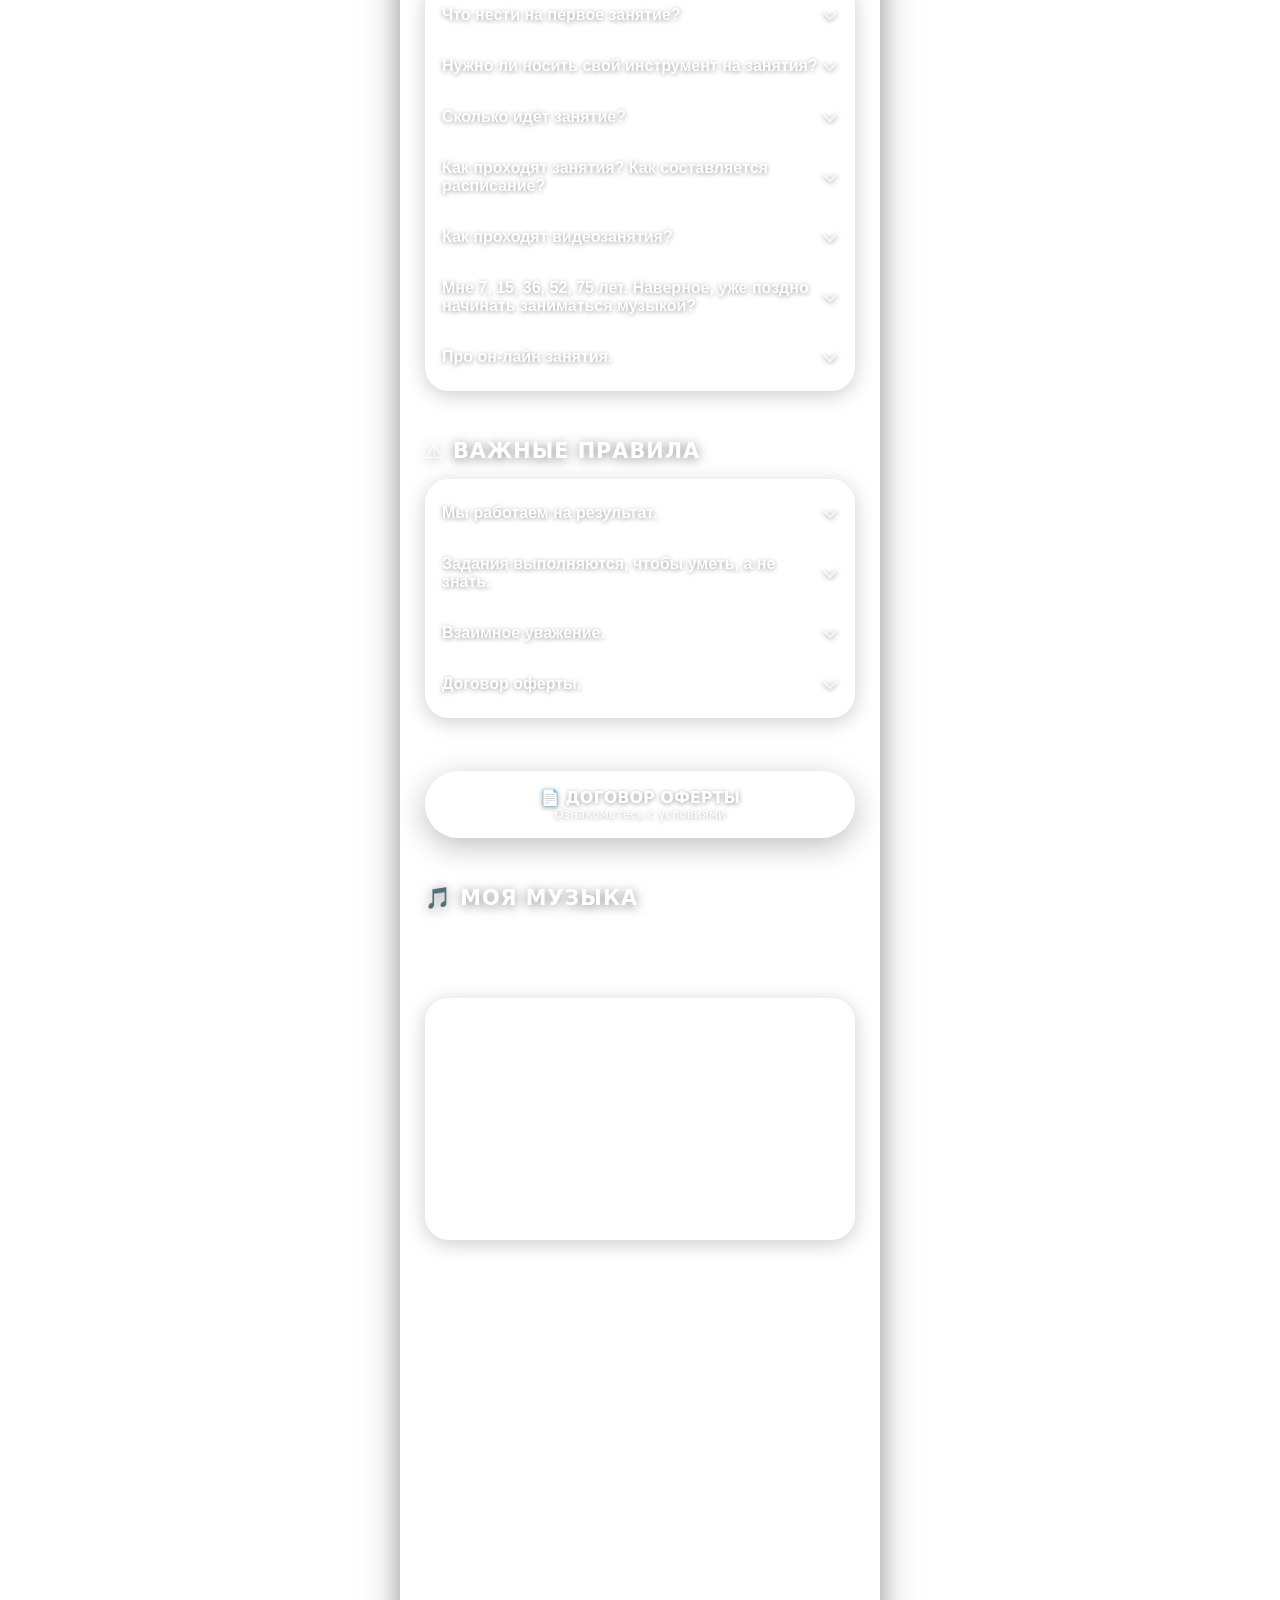
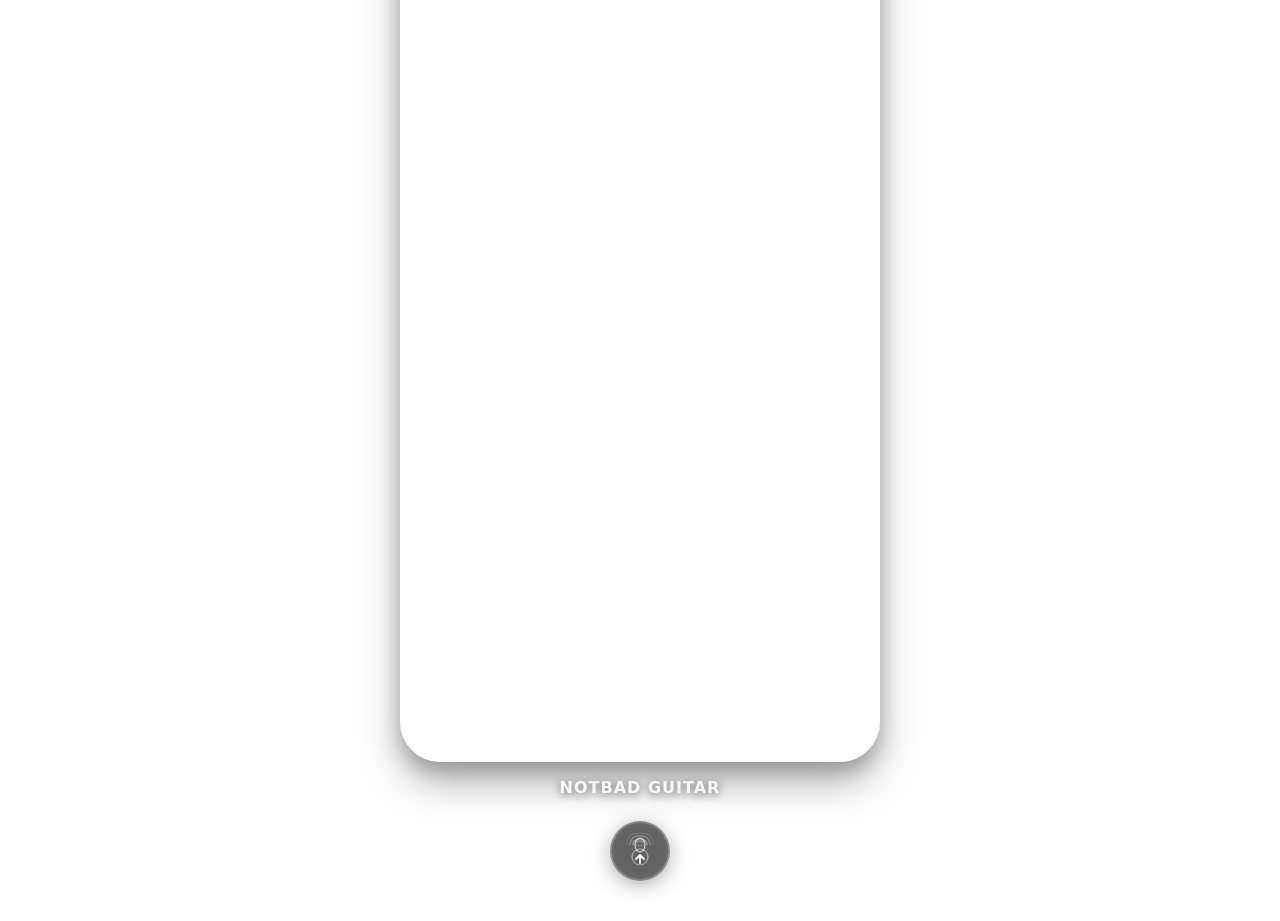
==== commit 9eee3b9b: "Update index.html" ====
--- a/index.html
+++ b/index.html
@@ -57,7 +57,6 @@
     <div class="gallery-wrapper">
       <div class="gallery" id="galleryContainer">
         <img id="galleryImage" src="image/gallery/notbadguitar_gallery_1.jpg" alt="гитара фото">
-<!-- дял кроссфейда -->        <img id="galleryImageNext" class="gallery-img gallery-img-next" src="" alt="гитара фото">
         <div class="gallery-dots" id="galleryDots"></div>
       </div>
     </div>
--- a/style.css
+++ b/style.css
@@ -258,17 +258,20 @@
 }
 
 .gallery img {
+  position: absolute;
+  top: 0;
+  left: 0;
   width: 100%;
   height: 100%;
   object-fit: cover;
-  display: block;
-  transition: opacity 0.6s ease, transform 0.6s ease;
-}
-
-.gallery img.fading {
+  transition: opacity 0.6s ease;
+  opacity: 1;
+  }
+
+.gallery-img-next {
   opacity: 0;
-  transform: scale(1.01);
-}
+}
+
 
 /* Точки навигации - просто точки без фона */
 .gallery-dots {
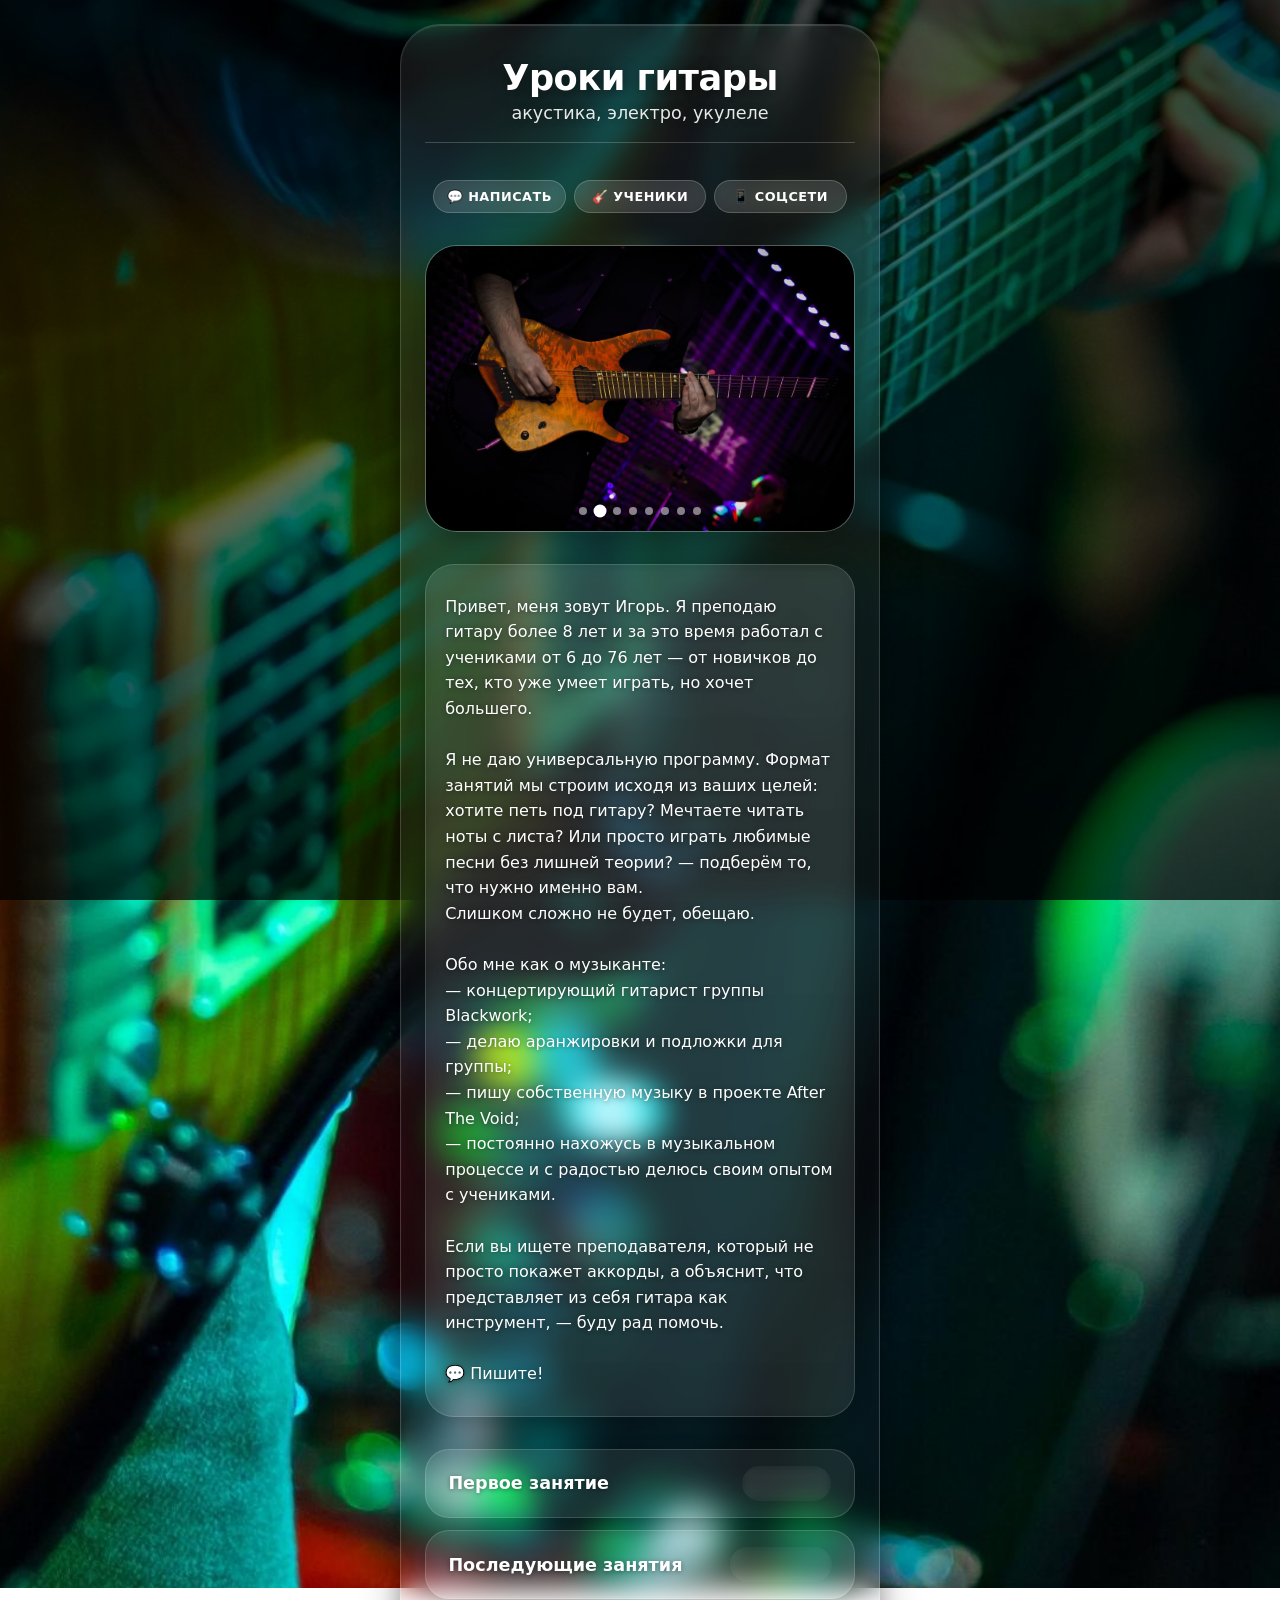
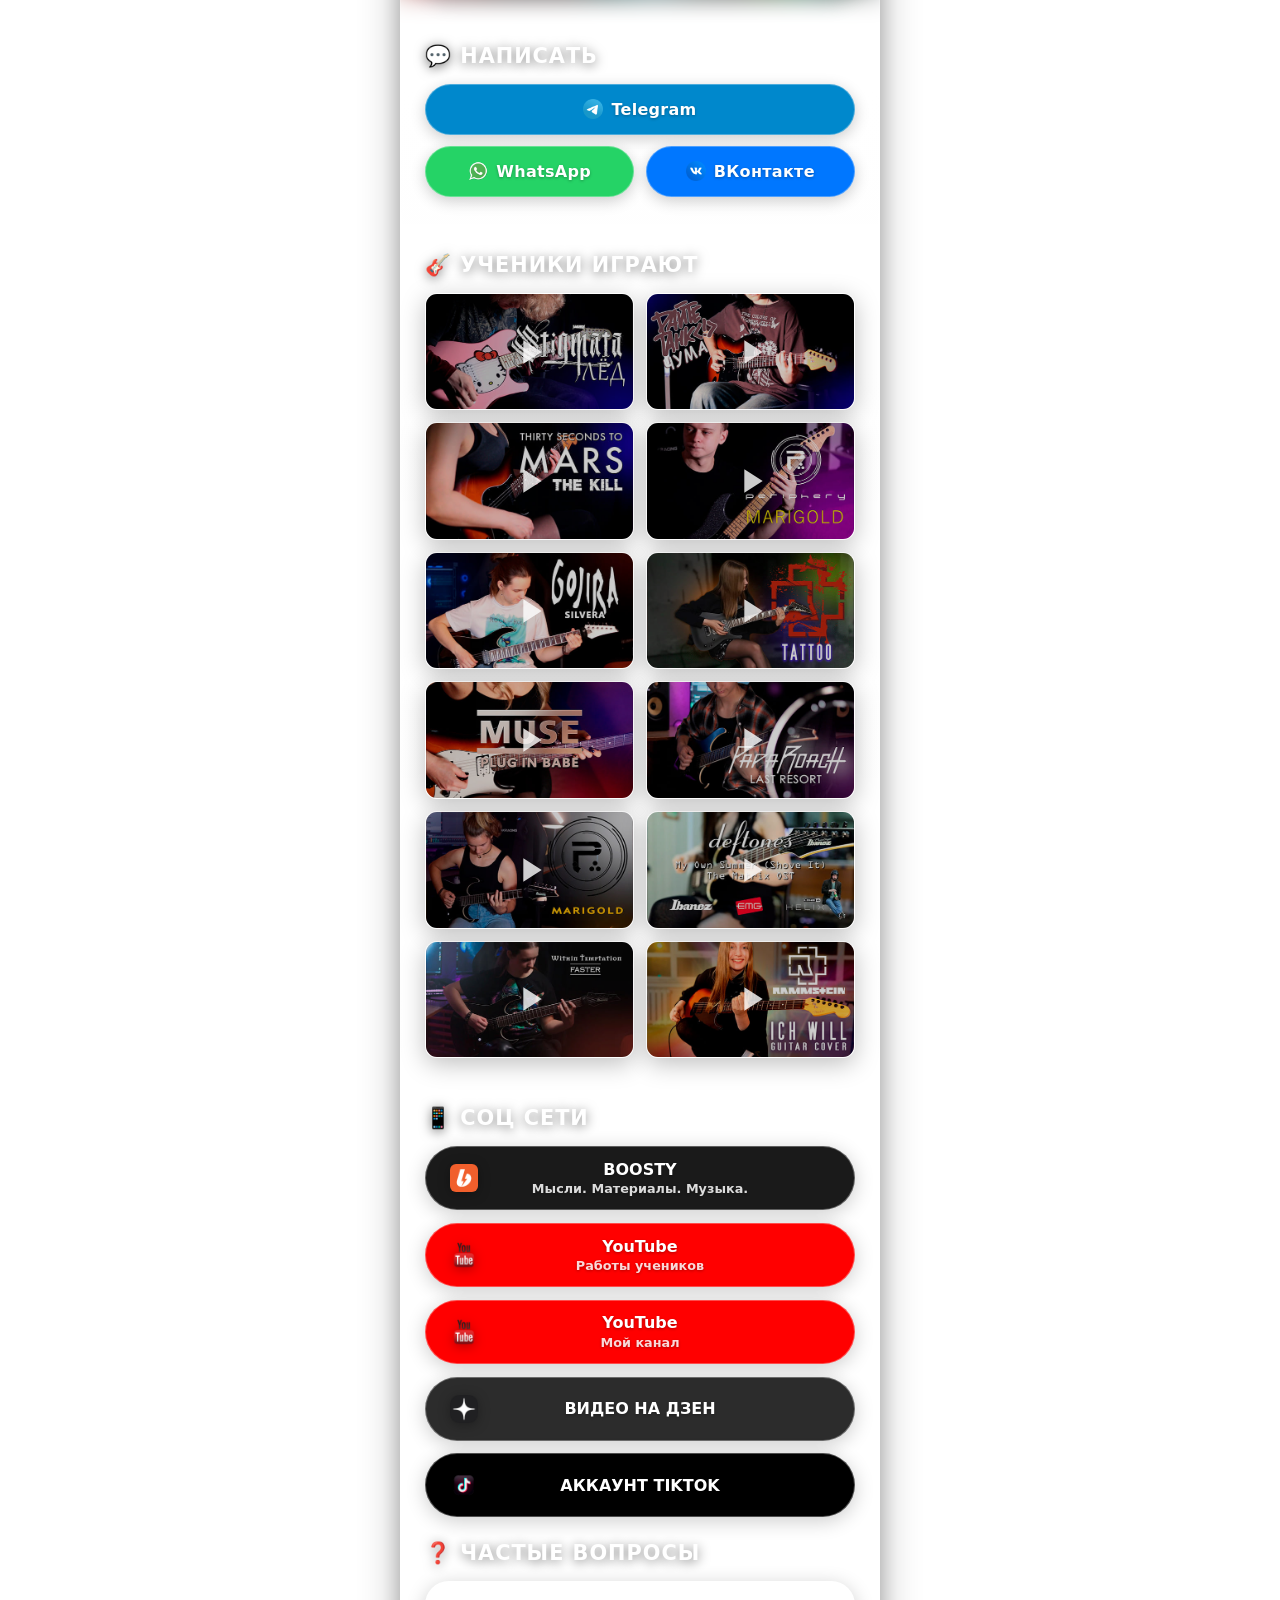
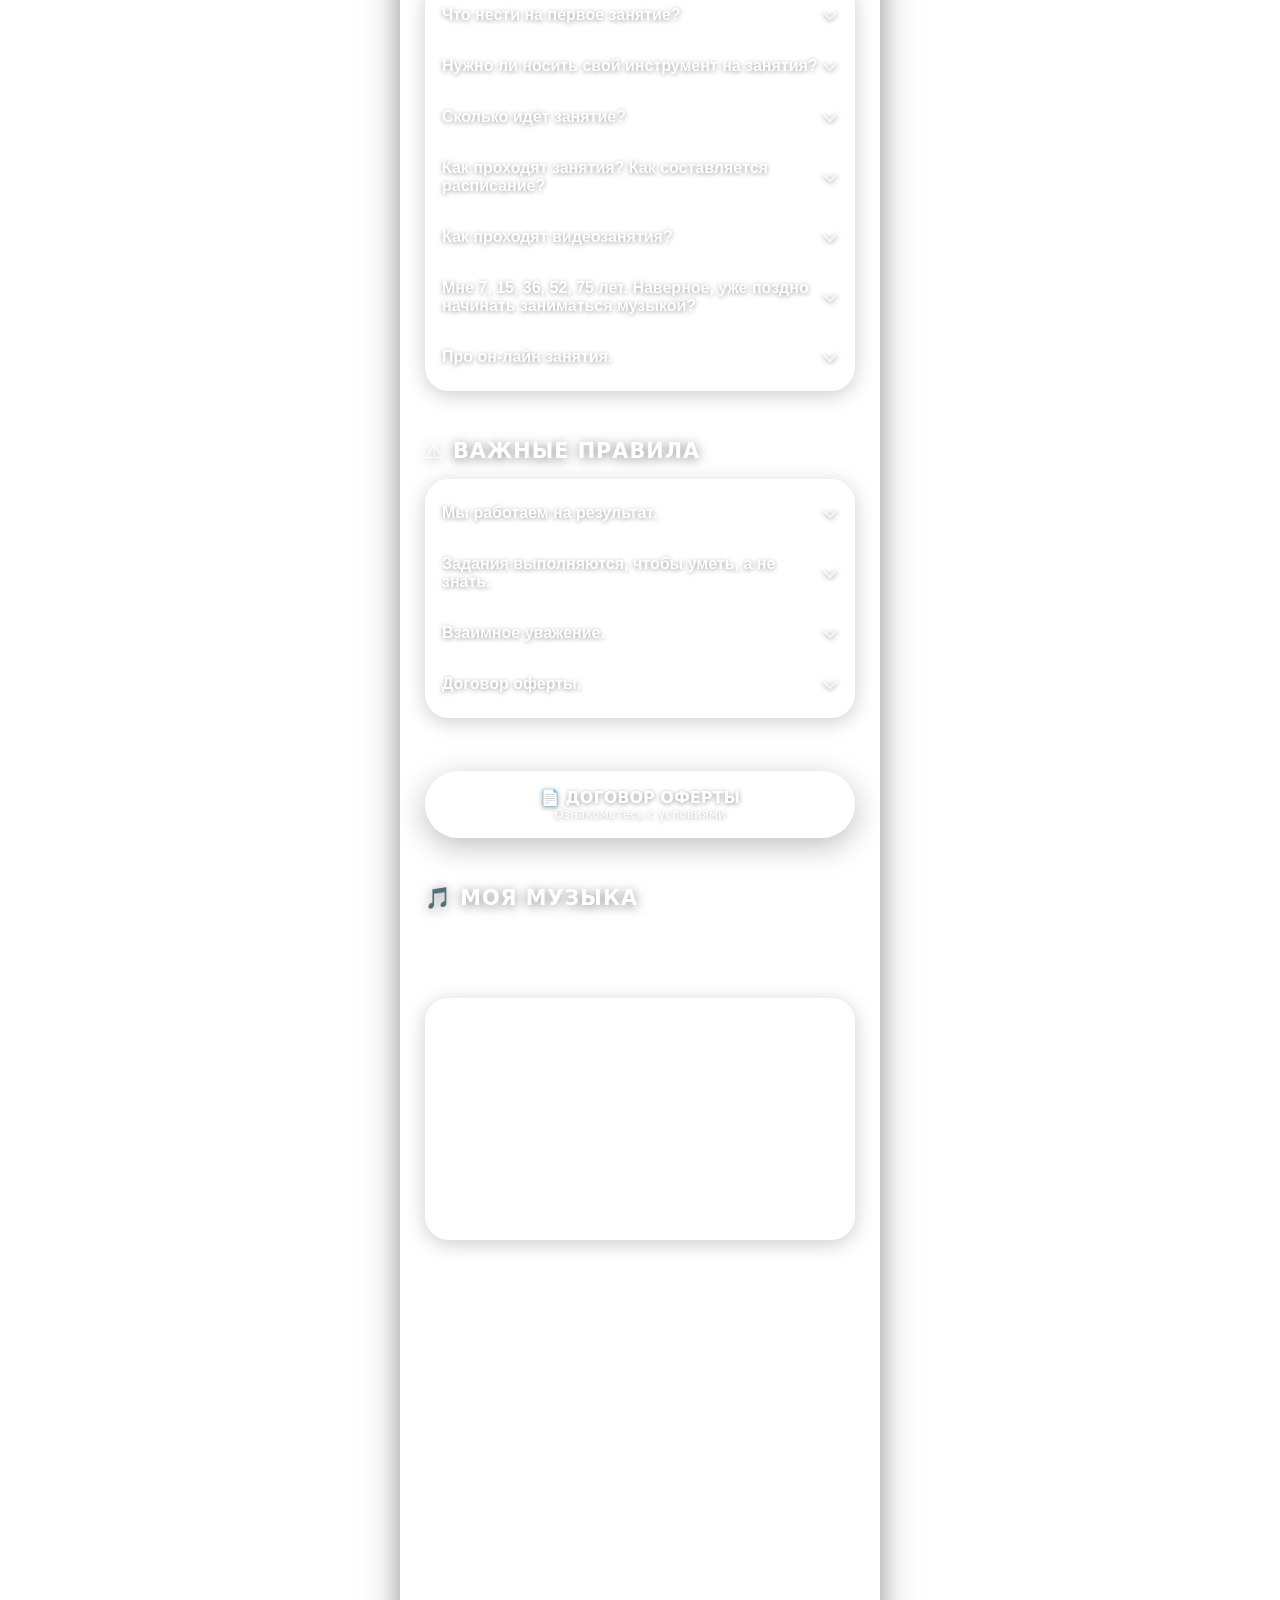
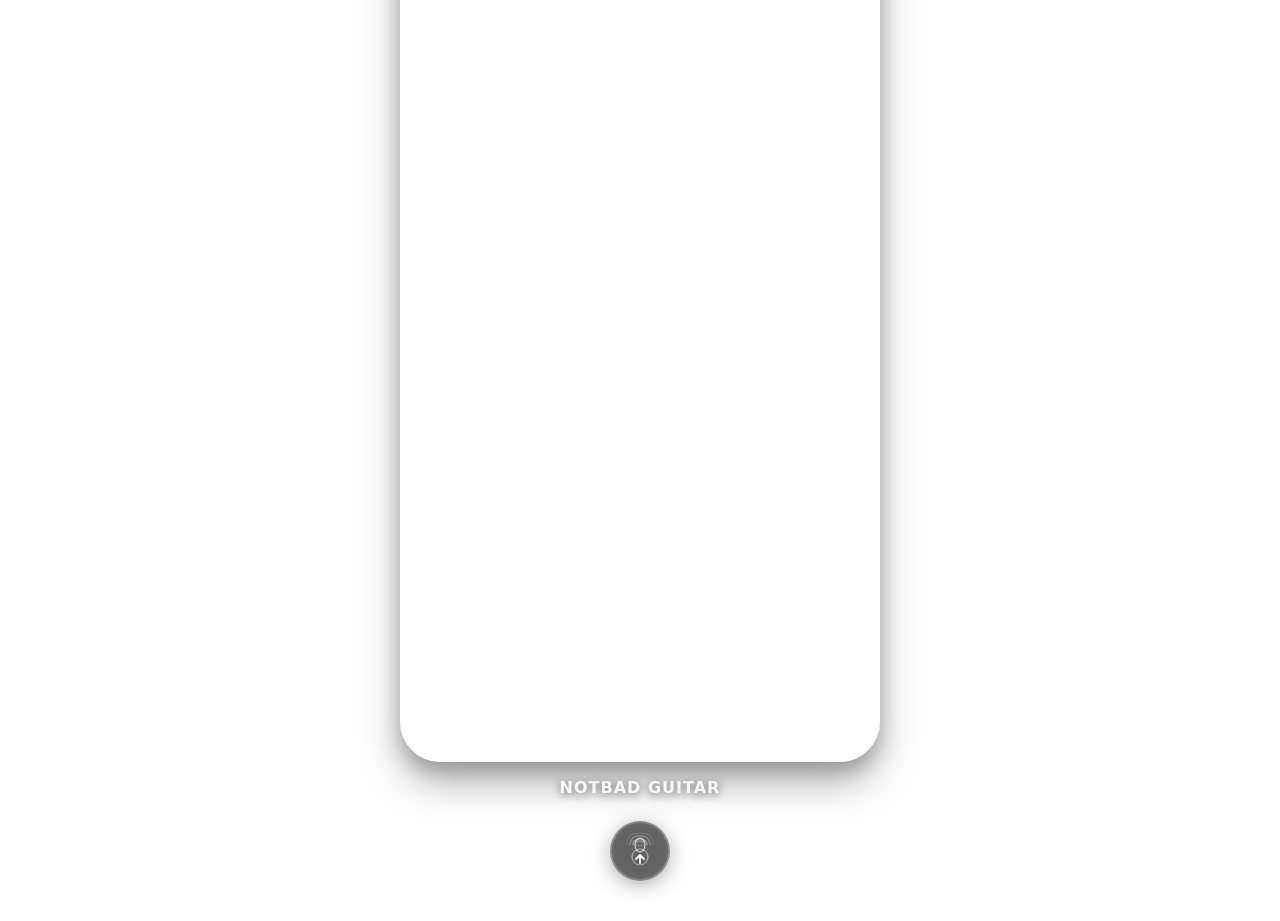
==== commit a2128dab: "Update index.html" ====
--- a/index.html
+++ b/index.html
@@ -14,7 +14,7 @@
   <meta property="og:image:height" content="630">
   <meta property="og:image:type" content="image/jpeg">
   <meta name="twitter:card" content="summary_large_image">
-  
+
 <!-- Защитные мета-теги -->
 <meta name="robots" content="noindex, nofollow, noarchive, nosnippet">
 <meta name="referrer" content="no-referrer">
@@ -39,7 +39,7 @@
     <span></span><span></span><span></span><span></span><span></span>
   </div>
 </div>
-  
+
   <div class="taplink-card">
     <h1>Уроки гитары</h1>
     <div class="subtitle">акустика, электро, укулеле</div>
@@ -97,7 +97,7 @@
 
     <!-- УЧЕНИКИ ИГРАЮТ -->
     <div class="section-title uppercase" id="students">🎸 УЧЕНИКИ ИГРАЮТ</div>
-    
+
     <div class="video-grid">
 
         <!-- stigma zero -->
@@ -109,7 +109,7 @@
                   </svg>
                 </div>
         </div>
-      
+
         <!-- give me the tank -->
         <div class="video-item" data-video="https://dzen.ru/embed/oEEZdX3YOAAA?from_block=partner&from=zen&mute=0&autoplay=0&tv=0">
             <img src="image/previews/daitetank.jpg" alt="daitetank" class="video-preview">
@@ -129,7 +129,7 @@
                   </svg>
                 </div>
         </div>
-      
+
        <!-- Marigold Tab -->  
          <div class="video-item" data-video="https://dzen.ru/embed/oEEYRXo8MAAA?from_block=partner&from=zen&mute=0&autoplay=0&tv=0">
             <img src="image/previews/Marigold_you.jpg" alt="marigold" class="video-preview">
@@ -150,7 +150,7 @@
                 </div>
         </div>
 
-  
+
       <!-- Ram Tattoo-->  
       <div class="video-item" data-video="https://dzen.ru/embed/vDBC9aBiJkgM?from_block=partner&from=zen&mute=0&autoplay=0&tv=0">
             <img src="image/previews/ramtattoo.jpg" alt="ramtattoo" class="video-preview">
@@ -162,7 +162,7 @@
         </div>
 
 
- 
+
        <!-- Plug in Baby--> 
        <div class="video-item" data-video="https://dzen.ru/embed/vfvfKFtRMEBQ?from_block=partner&from=zen&mute=0&autoplay=0&tv=0">
             <img src="image/previews/muplugin.jpg" alt="pluginbaby" class="video-preview">
@@ -182,7 +182,7 @@
                   </svg>
                 </div>
         </div>
-      
+
      <!-- Marigold A -->       
       <div class="video-item" data-video="https://dzen.ru/embed/vQYg0ZnlLp2M?from_block=partner&from=zen&mute=0&autoplay=0&tv=0">
             <img src="image/previews/alinamari.jpg" alt="marigold" class="video-preview">
@@ -192,7 +192,7 @@
                   </svg>
                 </div>
         </div>
-      
+
 
 
      <!-- Deftones --> 
@@ -214,10 +214,10 @@
                   </svg>
                 </div>
         </div>
-      
-
-
-      
+
+
+
+
         <!-- Ramm Ich -->    
       <div class="video-item" data-video="https://dzen.ru/embed/vGy5S3t11dGM?from_block=partner&from=zen&mute=0&autoplay=0&tv=0">
             <img src="image/previews/ramichw.jpg" alt="ichwill" class="video-preview">
@@ -228,8 +228,8 @@
                 </div>
         </div>
 
-      
-      
+
+
     </div>
 
     <!-- СОЦ СЕТИ -->
--- a/style.css
+++ b/style.css
@@ -258,15 +258,12 @@
 }
 
 .gallery img {
-  position: absolute;
-  top: 0;
-  left: 0;
   width: 100%;
   height: 100%;
   object-fit: cover;
-  transition: opacity 0.6s ease;
-  opacity: 1;
-  }
+  display: block;
+  transition: opacity 0.4s ease;
+}
 
 .gallery-img-next {
   opacity: 0;
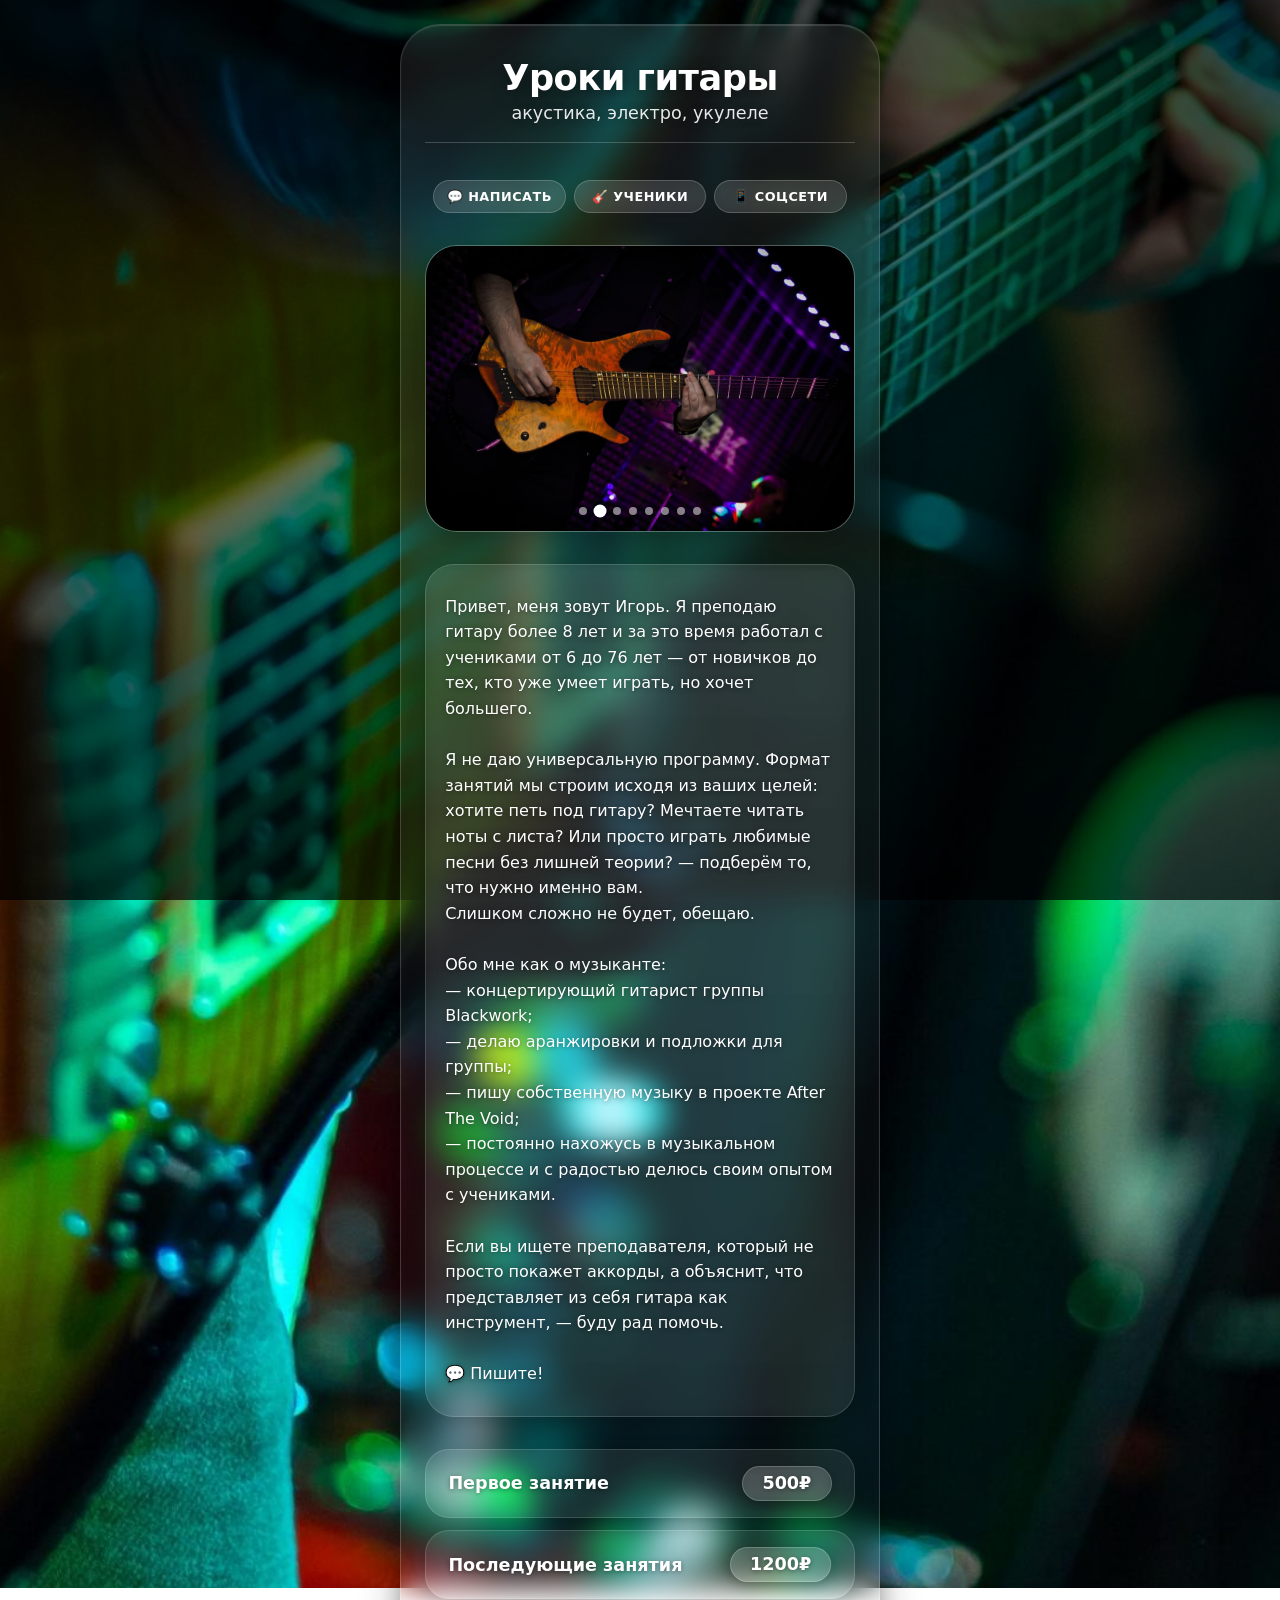
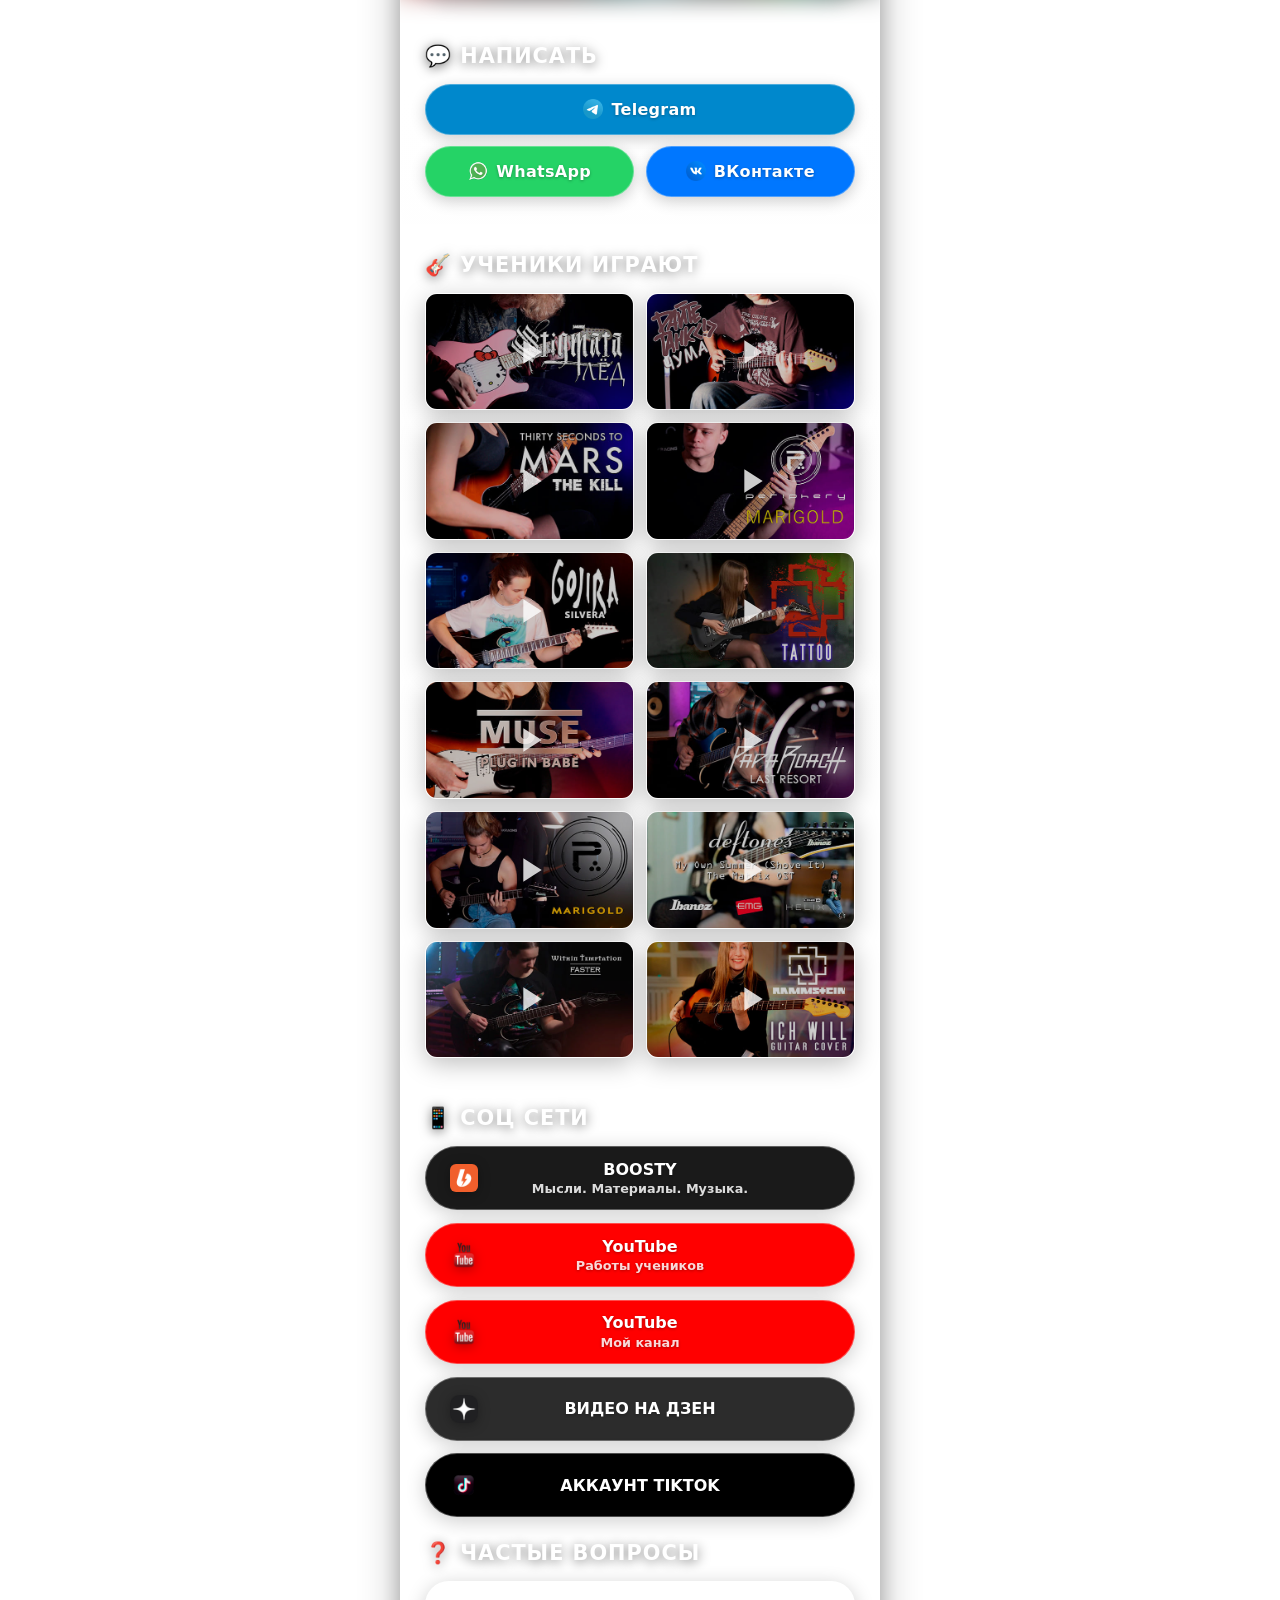
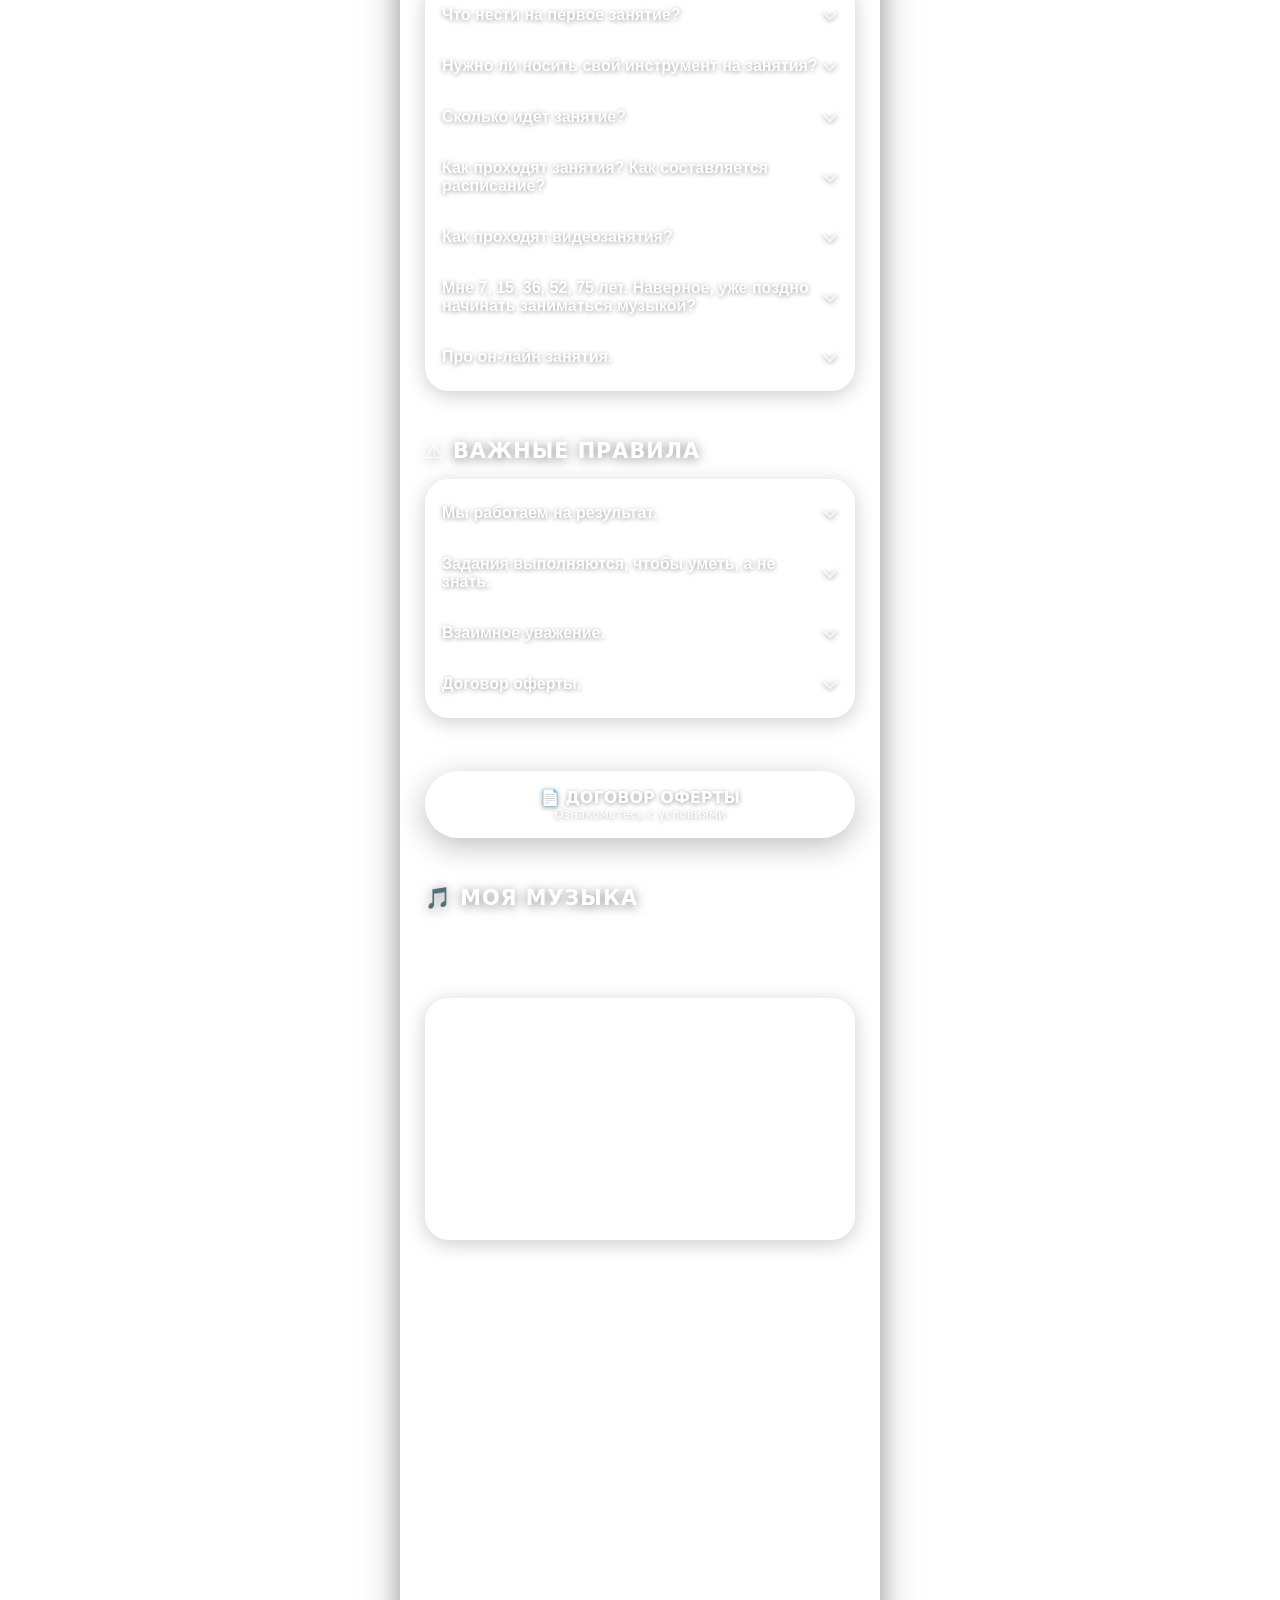
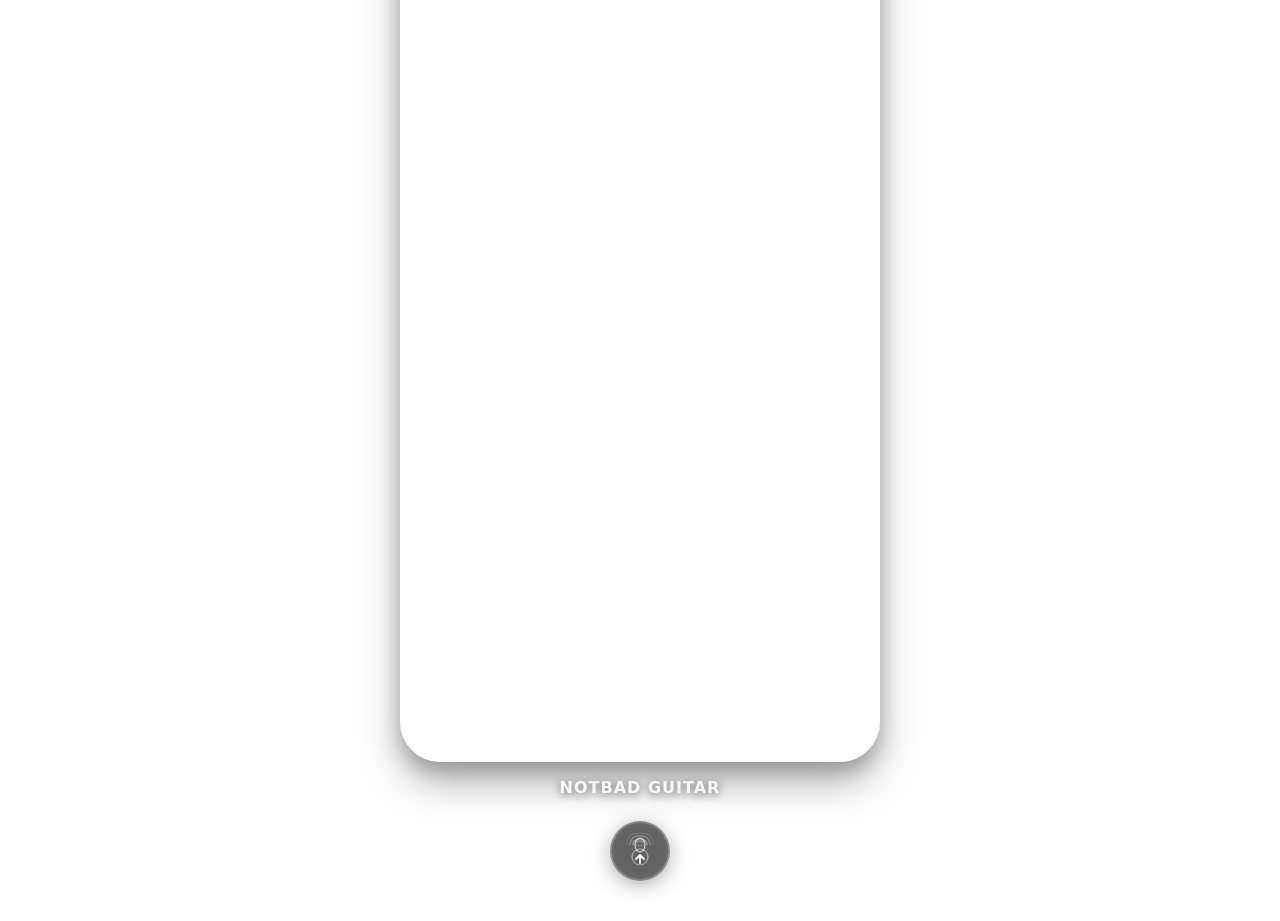
==== commit 7ec013b4: "Update index.html" ====
--- a/index.html
+++ b/index.html
@@ -56,8 +56,13 @@
     <!-- Галерея с точками внутри -->
     <div class="gallery-wrapper">
       <div class="gallery" id="galleryContainer">
-        <img id="galleryImage" src="image/gallery/notbadguitar_gallery_1.jpg" alt="гитара фото">
-        <div class="gallery-dots" id="galleryDots"></div>
+        
+<div class="gallery-slider" id="gallerySlider">
+    <img id="galleryImage" src="image/gallery/notbadguitar_gallery_1.jpg" alt="гитара фото">
+    <img id="galleryImageNext" class="gallery-img-next" src="" alt="гитара фото">
+  </div>
+  <div class="gallery-dots" id="galleryDots"></div>
+        
       </div>
     </div>
 
--- a/style.css
+++ b/style.css
@@ -264,11 +264,6 @@
   display: block;
   transition: opacity 0.4s ease;
 }
-
-.gallery-img-next {
-  opacity: 0;
-}
-
 
 /* Точки навигации - просто точки без фона */
 .gallery-dots {
